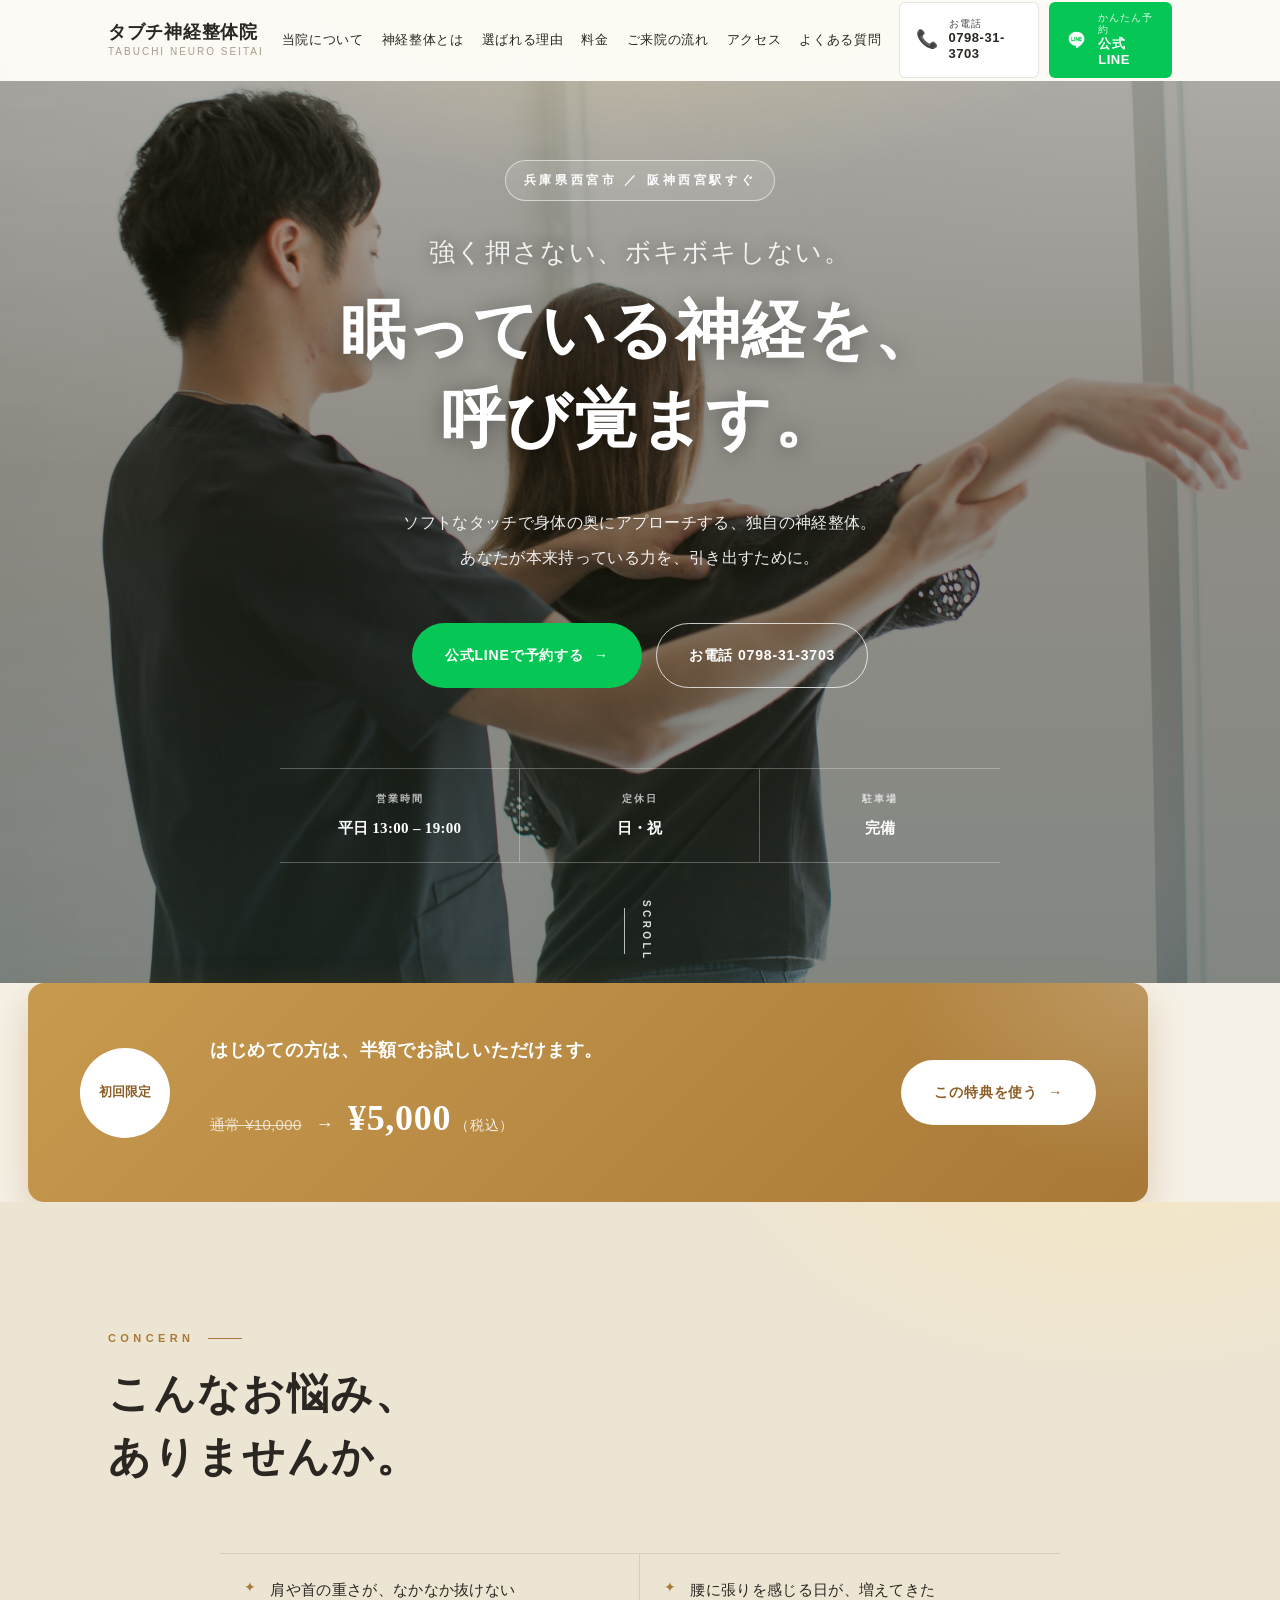
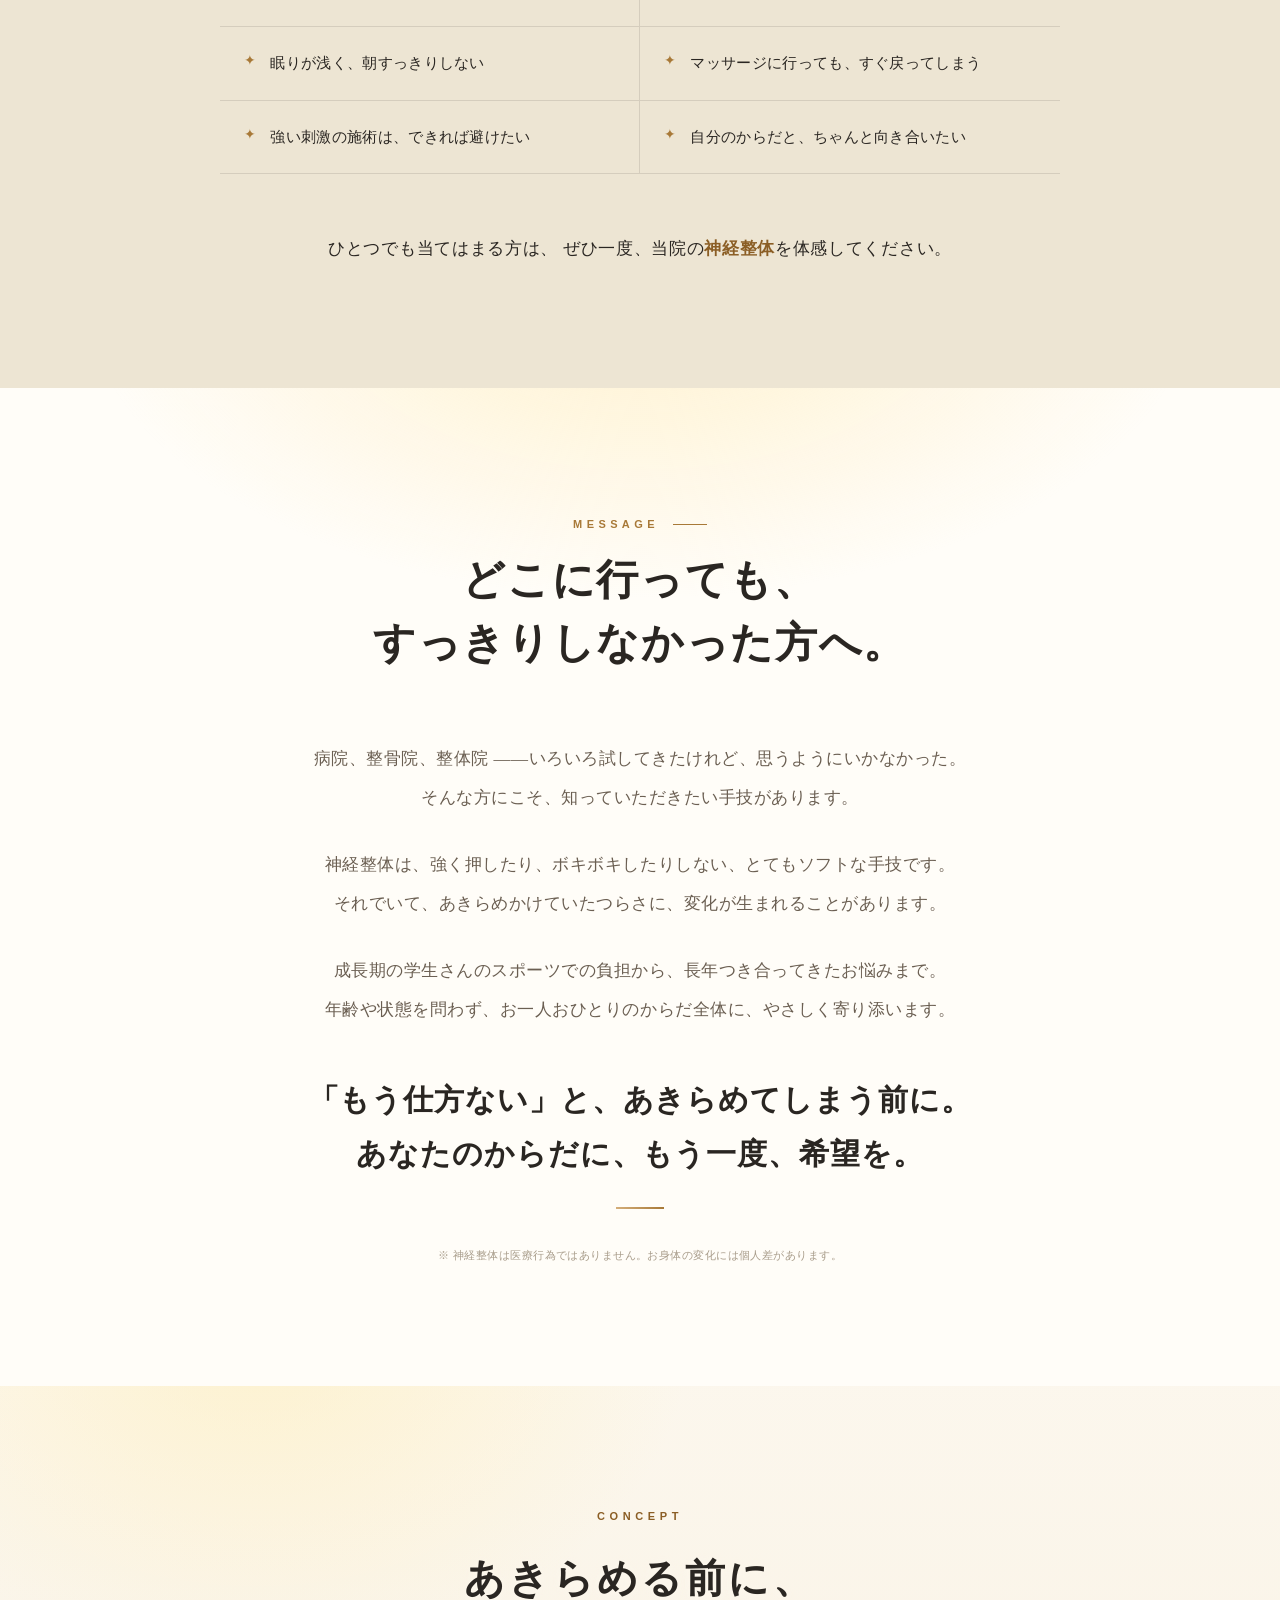
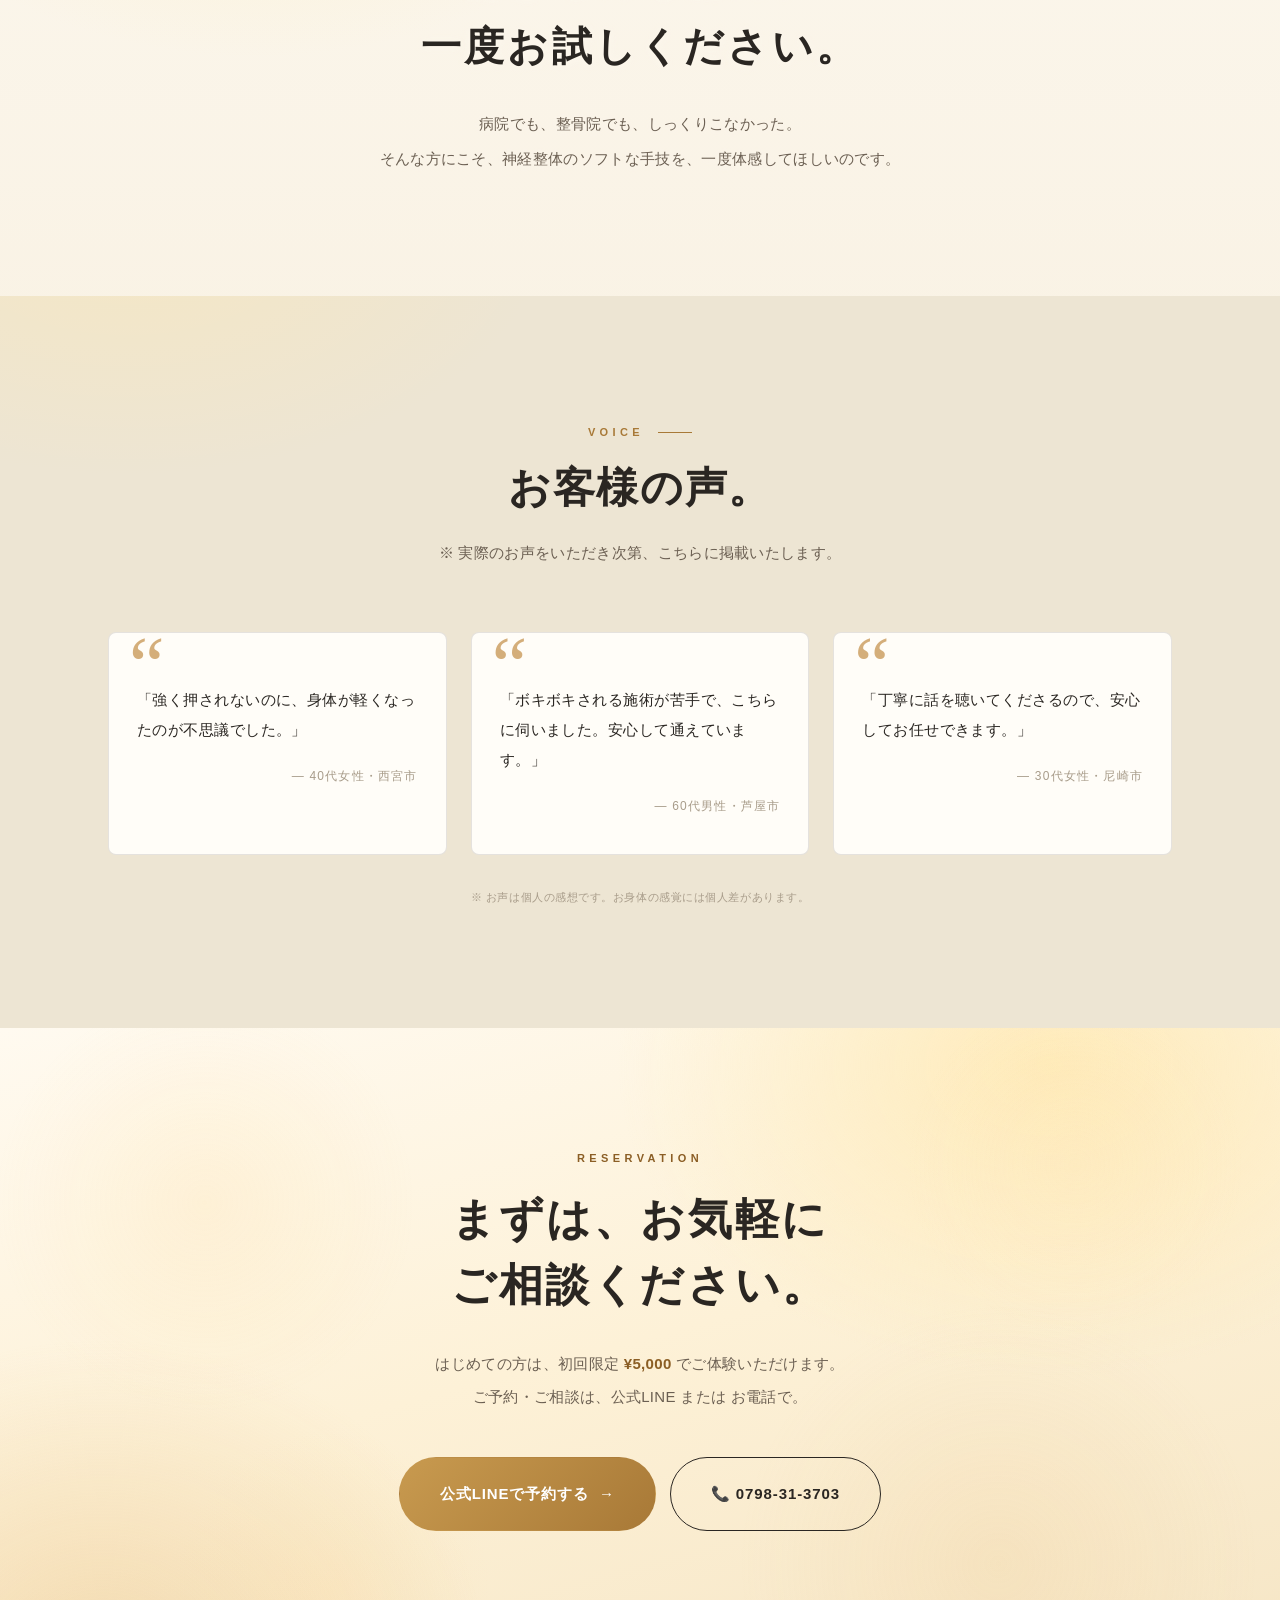
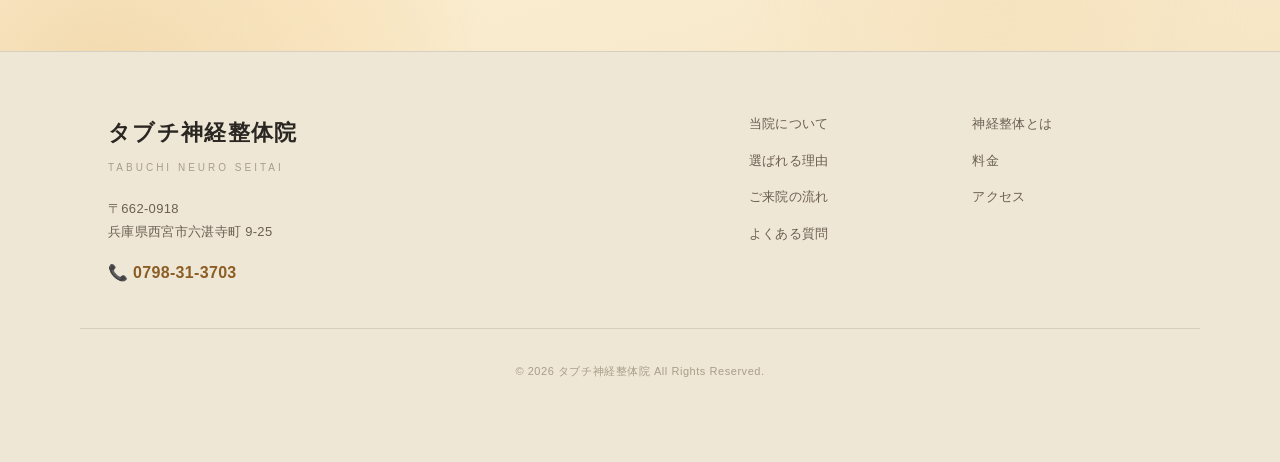
==== index.html @ ec89fa0a "Add files via upload" ====
<!DOCTYPE html>
<html lang="ja">
<head>
<meta charset="UTF-8">
<meta name="viewport" content="width=device-width, initial-scale=1.0">
<meta name="description" content="兵庫県西宮市の神経整体院。強く押さない、ボキボキしない。眠っている神経を呼び覚ます、ソフトタッチの神経整体。初回限定5,000円。阪神西宮駅すぐ・駐車場完備。">
<title>タブチ神経整体院｜西宮市・阪神西宮駅すぐ｜ソフトタッチの神経整体</title>
<link rel="stylesheet" href="style.css">
</head>
<body>
<!-- ========== HEADER ========== -->
<header class="site-header" id="siteHeader">
  <div class="container header-inner">
    <a href="index.html" class="logo">
      <span class="logo-text">
        <span class="logo-name">タブチ神経整体院</span>
        <span class="logo-sub">TABUCHI NEURO SEITAI</span>
      </span>
    </a>
    <nav class="nav" id="siteNav" aria-label="メインナビ">
      <a href="about.html">当院について</a>
      <a href="method.html">神経整体とは</a>
      <a href="reasons.html">選ばれる理由</a>
      <a href="price.html">料金</a>
      <a href="flow.html">ご来院の流れ</a>
      <a href="access.html">アクセス</a>
      <a href="faq.html">よくある質問</a>
    </nav>
    <button class="nav-toggle" id="navToggle" aria-label="メニューを開く" aria-expanded="false" aria-controls="siteNav">
      <span></span><span></span><span></span>
    </button>
    <div class="header-cta">
      <a href="tel:0798-31-3703" class="hcta hcta-tel" aria-label="電話する">
        <span class="hcta-icon">📞</span>
        <span class="hcta-text"><span class="hcta-label">お電話</span><span class="hcta-num">0798-31-3703</span></span>
      </a>
      <a href="https://lin.ee/Or1Urb0" class="hcta hcta-line" target="_blank" rel="noopener">
        <span class="hcta-icon"><img src="images/line-logo.png" alt="LINE" class="line-ico"></span>
        <span class="hcta-text"><span class="hcta-label">かんたん予約</span><span class="hcta-num">公式LINE</span></span>
      </a>
    </div>
  </div>
</header>

<main id="top">

  <!-- HERO -->
  <section class="hero">
    <div class="hero-media" aria-hidden="true"></div>
    <div class="hero-bg" aria-hidden="true"></div>
    <div class="container hero-inner">
      <p class="hero-tag reveal">兵庫県西宮市 ／ 阪神西宮駅すぐ</p>
      <h1 class="hero-title reveal">
        <span class="ja">強く押さない、ボキボキしない。</span>
        <span class="ja em">眠っている神経を、<br>呼び覚ます。</span>
      </h1>
      <p class="hero-lead reveal">
        ソフトなタッチで身体の奥にアプローチする、<br class="sp-only">独自の神経整体。<br>
        あなたが本来持っている力を、引き出すために。
      </p>
      <div class="hero-cta reveal">
        <a href="https://lin.ee/Or1Urb0" class="btn btn-line" target="_blank" rel="noopener">公式LINEで予約する <span class="arrow" aria-hidden="true">→</span></a>
        <a href="tel:0798-31-3703" class="btn btn-ghost">お電話 0798-31-3703</a>
      </div>
      <div class="hero-meta reveal">
        <div><dt>営業時間</dt><dd>平日 13:00 – 19:00</dd></div>
        <div><dt>定休日</dt><dd>日・祝</dd></div>
        <div><dt>駐車場</dt><dd>完備</dd></div>
      </div>
    </div>
    <a href="#troubles" class="hero-scroll" aria-label="下へスクロール">SCROLL</a>
  </section>

  <!-- OFFER -->
  <section class="offer">
    <div class="container offer-inner reveal">
      <div class="offer-badge">初回限定</div>
      <div class="offer-body">
        <p class="offer-lead">はじめての方は、半額でお試しいただけます。</p>
        <p class="offer-price">
          <span class="offer-was">通常 ¥10,000</span>
          <span class="offer-arrow">→</span>
          <span class="offer-now">¥5,000<span class="offer-now-tax">（税込）</span></span>
        </p>
      </div>
      <a href="https://lin.ee/Or1Urb0" class="btn btn-gold" target="_blank" rel="noopener">この特典を使う <span class="arrow" aria-hidden="true">→</span></a>
    </div>
  </section>

  <!-- TROUBLES -->
  <section class="troubles" id="troubles">
    <div class="container">
      <header class="section-head reveal">
        <p class="sec-en">CONCERN</p>
        <h2 class="sec-title">こんなお悩み、<br>ありませんか。</h2>
      </header>
      <ul class="trouble-list">
        <li class="reveal"><span class="t-mark">✦</span>肩や首の重さが、なかなか抜けない</li>
        <li class="reveal"><span class="t-mark">✦</span>腰に張りを感じる日が、増えてきた</li>
        <li class="reveal"><span class="t-mark">✦</span>眠りが浅く、朝すっきりしない</li>
        <li class="reveal"><span class="t-mark">✦</span>マッサージに行っても、すぐ戻ってしまう</li>
        <li class="reveal"><span class="t-mark">✦</span>強い刺激の施術は、できれば避けたい</li>
        <li class="reveal"><span class="t-mark">✦</span>自分のからだと、ちゃんと向き合いたい</li>
      </ul>
      <p class="trouble-bridge reveal">
        ひとつでも当てはまる方は、<br class="sp-only">
        ぜひ一度、当院の<strong>神経整体</strong>を体感してください。
      </p>
    </div>
  </section>

  <!-- MESSAGE / CONCEPT -->
  <section class="message" id="message">
    <div class="container message-inner">
      <header class="section-head center reveal">
        <p class="sec-en">MESSAGE</p>
        <h2 class="sec-title">どこに行っても、<br>すっきりしなかった方へ。</h2>
      </header>
      <div class="message-body">
        <p class="reveal">病院、整骨院、整体院 ——<br class="sp-only">いろいろ試してきたけれど、思うようにいかなかった。<br>そんな方にこそ、知っていただきたい手技があります。</p>
        <p class="reveal">神経整体は、強く押したり、ボキボキしたりしない、とてもソフトな手技です。<br>それでいて、あきらめかけていたつらさに、変化が生まれることがあります。</p>
        <p class="reveal">成長期の学生さんのスポーツでの負担から、長年つき合ってきたお悩みまで。<br>年齢や状態を問わず、お一人おひとりのからだ全体に、やさしく寄り添います。</p>
        <p class="message-hope reveal">「もう仕方ない」と、あきらめてしまう前に。<br>あなたのからだに、もう一度、希望を。</p>
      </div>
      <p class="message-note reveal">※ 神経整体は医療行為ではありません。お身体の変化には個人差があります。</p>
    </div>
  </section>

  <!-- CONCEPT BAND -->
  <section class="band" aria-label="コンセプト">
    <div class="band-media" aria-hidden="true"></div>
    <div class="band-inner reveal">
      <p class="band-en">CONCEPT</p>
      <h2 class="band-title">あきらめる前に、<br>一度お試しください。</h2>
      <p class="band-text">
        病院でも、整骨院でも、しっくりこなかった。<br>
        そんな方にこそ、神経整体のソフトな手技を、一度体感してほしいのです。
      </p>
    </div>
  </section>

  <!-- VOICE -->
  <section class="voice" id="voice">
    <div class="container">
      <header class="section-head center reveal">
        <p class="sec-en">VOICE</p>
        <h2 class="sec-title">お客様の声。</h2>
        <p class="sec-lead">※ 実際のお声をいただき次第、こちらに掲載いたします。</p>
      </header>
      <div class="voice-grid">
        <article class="voice-card reveal"><p class="v-quote">「強く押されないのに、身体が軽くなったのが不思議でした。」</p><p class="v-author">— 40代女性・西宮市</p></article>
        <article class="voice-card reveal"><p class="v-quote">「ボキボキされる施術が苦手で、こちらに伺いました。安心して通えています。」</p><p class="v-author">— 60代男性・芦屋市</p></article>
        <article class="voice-card reveal"><p class="v-quote">「丁寧に話を聴いてくださるので、安心してお任せできます。」</p><p class="v-author">— 30代女性・尼崎市</p></article>
      </div>
      <p class="voice-disclaimer reveal">※ お声は個人の感想です。お身体の感覚には個人差があります。</p>
    </div>
  </section>

  <!-- CTA -->
  <section class="cta" id="contact">
    <div class="cta-media" aria-hidden="true"></div>
    <div class="container cta-inner">
      <p class="cta-en reveal">RESERVATION</p>
      <h2 class="cta-title reveal">まずは、お気軽に<br>ご相談ください。</h2>
      <p class="cta-lead reveal">はじめての方は、初回限定 <strong>¥5,000</strong> でご体験いただけます。<br>ご予約・ご相談は、公式LINE または お電話で。</p>
      <div class="cta-btns reveal">
        <a href="https://lin.ee/Or1Urb0" class="btn btn-gold btn-lg" target="_blank" rel="noopener">公式LINEで予約する <span class="arrow" aria-hidden="true">→</span></a>
        <a href="tel:0798-31-3703" class="btn btn-ghost-light btn-lg">📞 0798-31-3703</a>
      </div>
    </div>
  </section>
</main>

<!-- ========== FOOTER ========== -->
<footer class="site-footer">
  <div class="container footer-inner">
    <div class="footer-brand">
      <p class="footer-name">タブチ神経整体院</p>
      <p class="footer-sub">TABUCHI NEURO SEITAI</p>
      <p class="footer-addr">〒662-0918<br>兵庫県西宮市六湛寺町 9-25</p>
      <p class="footer-tel"><a href="tel:0798-31-3703">📞 0798-31-3703</a></p>
    </div>
    <nav class="footer-nav" aria-label="フッターナビ">
      <a href="about.html">当院について</a>
      <a href="method.html">神経整体とは</a>
      <a href="reasons.html">選ばれる理由</a>
      <a href="price.html">料金</a>
      <a href="flow.html">ご来院の流れ</a>
      <a href="access.html">アクセス</a>
      <a href="faq.html">よくある質問</a>
    </nav>
  </div>
  <p class="footer-copy">© 2026 タブチ神経整体院 All Rights Reserved.</p>
</footer>

<!-- ========== FIXED MOBILE CTA BAR ========== -->
<div class="mobile-cta" aria-label="お問い合わせ">
  <a href="tel:0798-31-3703" class="mcta mcta-tel">
    <span class="mcta-icon">📞</span>
    <span>お電話</span>
  </a>
  <a href="https://lin.ee/Or1Urb0" class="mcta mcta-line" target="_blank" rel="noopener">
    <span class="mcta-icon"><img src="images/line-logo.png" alt="LINE" class="line-ico"></span>
    <span>LINE予約</span>
  </a>
</div>

<script src="script.js"></script>
</body>
</html>
---- style.css ----
/* ===========================================================
   タブチ神経整体院 公式サイト  Stylesheet
   - 和モダン × ナチュラル × 信頼感
   - Cream / 墨 / 金茶  パレット
   =========================================================== */

*,*::before,*::after{box-sizing:border-box;margin:0;padding:0}
html{scroll-behavior:smooth;scroll-padding-top:80px}

:root{
  --c-bg:#f6f1e7;          /* warm cream */
  --c-bg-soft:#ede5d3;     /* deeper cream */
  --c-bg-white:#fffdf8;    /* near white */
  --c-text:#2a2622;        /* sumi (ink) */
  --c-text-muted:#6b5f52;
  --c-text-soft:#a89c8a;
  --c-accent:#a87937;      /* kincha (gold-tea) */
  --c-accent-dark:#8b5e25;
  --c-accent-light:#d4ae7a;
  --c-deep:#3a4a3b;        /* deep matcha / sumi-iro */
  --c-line:rgba(42,38,34,.12);
  --c-line-strong:rgba(42,38,34,.6);
  --container:1120px;
  --font-jp:"Hiragino Kaku Gothic ProN","Yu Gothic UI","Meiryo",sans-serif;
  --font-mincho:"Hiragino Mincho ProN","Yu Mincho","Noto Serif JP",serif;
  --ease:cubic-bezier(.4,0,.2,1);
}

body{
  font-family:var(--font-jp);
  background:var(--c-bg);
  color:var(--c-text);
  line-height:1.9;
  letter-spacing:.02em;
  -webkit-font-smoothing:antialiased;
  text-rendering:optimizeLegibility;
}

a{color:inherit;text-decoration:none}
ul,ol{list-style:none}
img{max-width:100%;display:block}
button{font:inherit;cursor:pointer;border:none;background:none;color:inherit}
strong{font-weight:700;color:var(--c-accent-dark)}

.container{
  max-width:var(--container);
  margin:0 auto;padding:0 28px;position:relative;
}

.sp-only{display:none}
@media (max-width:720px){.sp-only{display:inline}}

/* ===========================================================
   HEADER
   =========================================================== */
.site-header{
  position:fixed;inset:0 0 auto 0;z-index:200;
  background:rgba(255,253,248,.96);
  backdrop-filter:saturate(180%) blur(10px);
  -webkit-backdrop-filter:saturate(180%) blur(10px);
  border-bottom:1px solid transparent;
  transition:.3s var(--ease);
}
.site-header.scrolled{
  border-bottom-color:var(--c-line);
  box-shadow:0 2px 12px rgba(42,38,34,.05);
}
.header-inner{
  display:flex;align-items:center;justify-content:space-between;
  height:80px;gap:24px;
}
.logo{display:flex;align-items:center;gap:12px}
.logo-mark{
  width:42px;height:42px;border-radius:50%;
  background:var(--c-deep);color:var(--c-bg);
  display:flex;align-items:center;justify-content:center;
  font-family:var(--font-mincho);font-size:20px;font-weight:600;
  letter-spacing:0;
}
.logo-text{display:flex;flex-direction:column;line-height:1.2}
.logo-name{
  font-family:var(--font-mincho);font-size:18px;font-weight:600;
  letter-spacing:.04em;color:var(--c-text);
}
.logo-sub{
  font-size:10px;letter-spacing:.2em;color:var(--c-text-soft);
  margin-top:3px;
}

.nav{display:flex;gap:24px}
.nav a{
  font-size:13px;font-weight:500;letter-spacing:.05em;
  color:var(--c-text);position:relative;padding:6px 0;
  transition:color .25s var(--ease);
}
.nav a::after{
  content:"";position:absolute;left:0;bottom:0;
  width:100%;height:1px;background:var(--c-accent);
  transform:scaleX(0);transform-origin:right;
  transition:transform .3s var(--ease);
}
.nav a:hover{color:var(--c-accent)}
.nav a:hover::after{transform:scaleX(1);transform-origin:left}

.header-cta{display:flex;gap:10px}
.hcta{
  display:inline-flex;align-items:center;gap:10px;
  padding:10px 16px;border-radius:6px;
  font-size:12px;line-height:1.2;
  transition:.25s var(--ease);
}
.hcta-icon{font-size:18px}
.hcta-text{display:flex;flex-direction:column;text-align:left}
.hcta-label{font-size:10px;letter-spacing:.1em;opacity:.85}
.hcta-num{font-weight:700;font-size:13px;letter-spacing:.04em}
.hcta-tel{background:#fff;color:var(--c-text);border:1px solid var(--c-line)}
.hcta-tel:hover{border-color:var(--c-accent);color:var(--c-accent)}
.hcta-line{background:#06c755;color:#fff}
.hcta-line:hover{background:#05a045}

/* ===========================================================
   SECTION COMMON
   =========================================================== */
section{padding:120px 0;position:relative}
.section-head{margin-bottom:64px}
.section-head.center{text-align:center}

.sec-en{
  font-size:11px;font-weight:700;letter-spacing:.4em;
  color:var(--c-accent);margin-bottom:14px;
}
.sec-title{
  font-family:var(--font-mincho);
  font-size:clamp(28px,3.6vw,42px);font-weight:600;
  line-height:1.5;letter-spacing:.04em;color:var(--c-text);
}
.sec-lead{
  margin-top:18px;font-size:15px;line-height:2;
  color:var(--c-text-muted);
}

/* ===========================================================
   BUTTONS
   =========================================================== */
.btn{
  position:relative;display:inline-flex;align-items:center;gap:10px;
  padding:18px 32px;font-weight:700;font-size:14px;
  letter-spacing:.06em;border-radius:999px;
  border:1px solid transparent;cursor:pointer;overflow:hidden;
  transition:transform .25s var(--ease),box-shadow .25s var(--ease),background-color .25s var(--ease),color .25s var(--ease),border-color .25s var(--ease);
}
.btn .arrow{display:inline-block;transition:transform .3s var(--ease)}
.btn:hover{transform:translateY(-2px);box-shadow:0 8px 20px rgba(42,38,34,.18)}
.btn:hover .arrow{transform:translateX(4px)}

.btn-primary{
  background:var(--c-deep);color:#fff;
}
.btn-primary:hover{background:#2c3a2d}
.btn-ghost{
  background:transparent;color:var(--c-text);border-color:var(--c-text);
}
.btn-ghost:hover{background:var(--c-text);color:var(--c-bg)}
.btn-ghost-light{
  background:transparent;color:#fff;border-color:#fff;
}
.btn-ghost-light:hover{background:#fff;color:var(--c-deep)}
.btn-gold{
  background:linear-gradient(135deg,#c89a4f 0%,#a87937 100%);
  color:#fff;
}
.btn-gold:hover{
  background:linear-gradient(135deg,#d4ae7a 0%,#b58643 100%);
}
/* LINEブランドカラー（ヘッダー「かんたん予約」と統一） */
.btn-line{background:#06c755;color:#fff}
.btn-line:hover{background:#05a045}
.btn-lg{padding:22px 40px;font-size:15px}

/* ===========================================================
   HERO
   =========================================================== */
.hero{
  padding:160px 0 120px;overflow:hidden;
  background:linear-gradient(180deg,#fffdf8 0%,#f6f1e7 100%);
}
.hero-bg{
  position:absolute;inset:0;pointer-events:none;
  background:
    radial-gradient(800px 500px at 85% 10%,rgba(168,121,55,.10),transparent 60%),
    radial-gradient(700px 500px at 0% 100%,rgba(58,74,59,.06),transparent 60%);
}
.hero-inner{position:relative;z-index:1;text-align:center}
.hero-tag{
  display:inline-block;font-size:12px;letter-spacing:.3em;
  color:var(--c-accent);font-weight:700;
  padding:8px 18px;border:1px solid var(--c-accent-light);
  border-radius:999px;margin-bottom:32px;background:rgba(255,253,248,.7);
}
.hero-title{
  font-family:var(--font-mincho);font-weight:500;
  line-height:1.5;letter-spacing:.06em;
}
.hero-title .ja{
  display:block;font-size:clamp(20px,2.4vw,26px);
  color:var(--c-text-muted);font-weight:400;
}
.hero-title .ja.em{
  margin-top:14px;font-size:clamp(34px,5.5vw,64px);
  color:var(--c-text);font-weight:600;line-height:1.4;
}
.hero-lead{
  margin-top:40px;font-size:16px;line-height:2.2;
  color:var(--c-text-muted);
}
.hero-cta{
  margin-top:48px;display:flex;gap:14px;justify-content:center;flex-wrap:wrap;
}
.hero-meta{
  margin-top:80px;display:grid;grid-template-columns:repeat(3,1fr);
  gap:0;border-top:1px solid var(--c-line);border-bottom:1px solid var(--c-line);
  max-width:720px;margin-left:auto;margin-right:auto;
}
.hero-meta > div{
  padding:20px 8px;text-align:center;
  border-right:1px solid var(--c-line);
}
.hero-meta > div:last-child{border-right:none}
.hero-meta dt{
  font-size:10px;letter-spacing:.2em;color:var(--c-text-soft);
  margin-bottom:6px;font-weight:600;
}
.hero-meta dd{
  font-family:var(--font-mincho);font-size:15px;font-weight:600;
  color:var(--c-text);
}

/* ===========================================================
   OFFER BANNER
   =========================================================== */
.offer{padding:0}
.offer-inner{
  background:linear-gradient(135deg,#3a4a3b 0%,#2a3a2c 100%);
  color:#fff;border-radius:16px;padding:36px 40px;
  margin:0 28px;display:flex;align-items:center;gap:32px;flex-wrap:wrap;
  position:relative;overflow:hidden;
  box-shadow:0 16px 40px rgba(58,74,59,.2);
}
.offer-inner::before{
  content:"";position:absolute;inset:0;
  background:radial-gradient(400px 300px at 100% 0%,rgba(168,121,55,.25),transparent 60%);
}
.offer-badge{
  position:relative;font-family:var(--font-mincho);
  background:var(--c-accent);color:#fff;
  padding:14px 22px;border-radius:50%;
  font-size:13px;font-weight:700;letter-spacing:.05em;
  flex-shrink:0;line-height:1.2;text-align:center;
  width:90px;height:90px;display:flex;align-items:center;justify-content:center;
}
.offer-body{position:relative;flex:1;min-width:220px}
.offer-lead{
  font-family:var(--font-mincho);font-size:18px;font-weight:600;
  margin-bottom:10px;letter-spacing:.04em;
}
.offer-price{display:flex;align-items:baseline;gap:14px;flex-wrap:wrap}
.offer-was{
  font-size:15px;color:rgba(255,255,255,.6);
  text-decoration:line-through;
}
.offer-arrow{color:var(--c-accent-light);font-size:18px}
.offer-now{
  font-family:var(--font-mincho);font-size:36px;font-weight:700;
  color:var(--c-accent-light);letter-spacing:.02em;
}
.offer-now-tax{font-size:14px;color:rgba(255,255,255,.7);margin-left:4px;font-weight:400}
.offer-inner .btn{position:relative;flex-shrink:0}

/* ---- OFFER 色変更＋一列化（2026-06-18）：深緑→金茶。badge｜本文｜価格｜ボタンを1行に ---- */
.offer-inner{
  flex-wrap:nowrap;gap:40px;padding:50px 52px;
  background:linear-gradient(135deg,#c89a4f 0%,#a87937 100%);
  box-shadow:0 16px 40px rgba(168,121,55,.30);
}
.offer-inner::before{
  background:radial-gradient(420px 320px at 100% 0%,rgba(255,255,255,.20),transparent 60%);
}
.offer-badge{background:#fff;color:var(--c-accent-dark);white-space:nowrap;font-size:12.5px;letter-spacing:.01em;padding:14px 8px}
.offer-body{
  display:flex;align-items:baseline;gap:16px 30px;flex-wrap:wrap;
}
.offer-lead{margin-bottom:0;white-space:nowrap}
.offer-price{flex-wrap:nowrap}
.offer-was{color:rgba(255,255,255,.72)}
.offer-arrow{color:#fff}
.offer-now{color:#fff}
.offer-now-tax{color:rgba(255,255,255,.85)}
/* バナー内ボタンは白地で金茶背景に映えさせる */
.offer .btn-gold{background:#fff;color:var(--c-accent-dark);white-space:nowrap}
.offer .btn-gold:hover{background:var(--c-deep);color:#fff}

@media (max-width:1100px){
  /* 横幅が足りなければ自然に折り返す（PC中間幅対策） */
  .offer-inner{flex-wrap:wrap;gap:28px}
  .offer-lead{white-space:normal}
}

/* ===========================================================
   TROUBLES
   =========================================================== */
.troubles{background:var(--c-bg-soft)}
.trouble-list{
  display:grid;grid-template-columns:repeat(2,1fr);gap:0;
  max-width:840px;margin:0 auto;
  border-top:1px solid var(--c-line);
}
.trouble-list li{
  padding:22px 24px;font-size:15px;
  border-bottom:1px solid var(--c-line);
  display:flex;align-items:flex-start;gap:14px;
  transition:background-color .25s var(--ease);
}
.trouble-list li:nth-child(odd){border-right:1px solid var(--c-line)}
.trouble-list li:hover{background:rgba(255,253,248,.6)}
.t-mark{
  color:var(--c-accent);font-size:14px;line-height:1.7;flex-shrink:0;
}
.trouble-bridge{
  margin-top:56px;text-align:center;font-size:17px;line-height:2.2;
  font-family:var(--font-mincho);color:var(--c-text);letter-spacing:.04em;
}
.trouble-bridge strong{color:var(--c-accent-dark);font-weight:700}

/* ===========================================================
   ABOUT
   =========================================================== */
.about-inner{
  display:grid;grid-template-columns:5fr 6fr;gap:64px;align-items:center;
}
.image-placeholder{
  width:100%;aspect-ratio:4/5;
  background:
    repeating-linear-gradient(45deg,rgba(42,38,34,.05) 0 12px,transparent 12px 24px),
    linear-gradient(135deg,var(--c-bg-soft),var(--c-bg));
  border:1px solid var(--c-line);
  display:flex;flex-direction:column;align-items:center;justify-content:center;
  color:var(--c-text-soft);letter-spacing:.1em;
  border-radius:4px;
}
.image-placeholder span{font-family:var(--font-mincho);font-size:18px}
.image-placeholder small{font-size:11px;margin-top:8px;opacity:.7}
.image-placeholder.portrait{aspect-ratio:3/4}
.about-body .sec-en,
.about-body .sec-title{text-align:left}
.about-lead{
  margin-top:24px;font-family:var(--font-mincho);font-size:18px;
  font-weight:600;line-height:1.9;color:var(--c-text);letter-spacing:.04em;
}
.about-text{
  margin-top:20px;font-size:14.5px;line-height:2.2;color:var(--c-text-muted);
}

/* ===========================================================
   METHOD
   =========================================================== */
.method{background:var(--c-bg-white)}
.method-grid{
  display:grid;grid-template-columns:repeat(4,1fr);gap:20px;
}
.method-card{
  background:var(--c-bg);padding:36px 24px;border-radius:8px;
  border:1px solid var(--c-line);text-align:center;
  transition:transform .35s var(--ease),box-shadow .35s var(--ease),border-color .35s var(--ease);
}
.method-card:hover{
  transform:translateY(-4px);
  box-shadow:0 16px 32px rgba(42,38,34,.08);
  border-color:var(--c-accent-light);
}
.m-num{
  display:inline-block;font-family:var(--font-mincho);
  font-size:13px;letter-spacing:.2em;color:var(--c-accent);
  border-bottom:1px solid var(--c-accent);
  padding-bottom:6px;margin-bottom:24px;font-weight:600;
}
.method-card h3{
  font-family:var(--font-mincho);font-size:20px;font-weight:600;
  line-height:1.5;margin-bottom:16px;letter-spacing:.04em;
}
.method-card p{font-size:13.5px;line-height:2;color:var(--c-text-muted)}

/* ===========================================================
   REASONS
   =========================================================== */
.reasons{background:var(--c-bg-soft)}
.reason-list{
  display:grid;grid-template-columns:repeat(2,1fr);gap:20px;
}
.reason-card{
  background:var(--c-bg-white);padding:40px 32px;border-radius:8px;
  border:1px solid var(--c-line);position:relative;
  transition:transform .35s var(--ease),box-shadow .35s var(--ease);
}
.reason-card:hover{
  transform:translateY(-4px);
  box-shadow:0 16px 32px rgba(42,38,34,.08);
}
.r-num{
  font-size:11px;font-weight:700;letter-spacing:.3em;
  color:var(--c-accent);margin-bottom:18px;
}
.reason-card h3{
  font-family:var(--font-mincho);font-size:22px;font-weight:600;
  line-height:1.5;margin-bottom:14px;letter-spacing:.03em;
}
.reason-card p{font-size:14px;line-height:2.1;color:var(--c-text-muted)}

/* ===========================================================
   PRICE
   =========================================================== */
.price-grid{
  display:grid;grid-template-columns:repeat(2,1fr);gap:24px;
  max-width:920px;margin:0 auto;
}
.price-card{
  background:var(--c-bg-white);padding:48px 36px;border-radius:8px;
  border:1px solid var(--c-line);position:relative;
  display:flex;flex-direction:column;
  transition:transform .35s var(--ease),box-shadow .35s var(--ease);
}
.price-card:hover{
  transform:translateY(-4px);
  box-shadow:0 16px 32px rgba(42,38,34,.08);
}
.price-card.highlight{
  border:2px solid var(--c-accent);
  background:linear-gradient(180deg,#fffdf8 0%,#fbf3e0 100%);
}
.p-badge{
  position:absolute;top:-14px;left:50%;transform:translateX(-50%);
  background:var(--c-accent);color:#fff;
  font-size:12px;font-weight:700;letter-spacing:.15em;
  padding:6px 18px;border-radius:999px;
  font-family:var(--font-jp);
}
.price-card h3{
  font-family:var(--font-mincho);font-size:24px;font-weight:600;
  margin-bottom:8px;letter-spacing:.04em;
}
.p-desc{
  font-size:13px;color:var(--c-text-muted);margin-bottom:24px;
}
.p-amount{
  display:flex;align-items:baseline;gap:14px;flex-wrap:wrap;
  padding-bottom:24px;margin-bottom:24px;
  border-bottom:1px solid var(--c-line);
}
.p-was{
  font-size:18px;color:var(--c-text-soft);
  text-decoration:line-through;
}
.p-now{
  font-family:var(--font-mincho);font-size:44px;font-weight:700;
  color:var(--c-accent-dark);letter-spacing:.02em;line-height:1;
}
.price-card ul{flex:1;margin-bottom:28px}
.price-card li{
  padding:10px 0;font-size:14px;
  border-bottom:1px dashed var(--c-line);
  position:relative;padding-left:22px;
}
.price-card li::before{
  content:"✓";position:absolute;left:0;top:10px;
  color:var(--c-accent);font-weight:700;
}
.price-note{
  margin-top:32px;text-align:center;font-size:14px;color:var(--c-text-muted);
}

/* ===========================================================
   FLOW
   =========================================================== */
.flow{background:var(--c-bg-white)}
.flow-list{
  display:grid;grid-template-columns:repeat(5,1fr);gap:0;
  position:relative;
}
.flow-list::before{
  content:"";position:absolute;
  top:32px;left:6%;right:6%;height:1px;
  background:var(--c-accent-light);
}
.flow-list li{
  position:relative;padding:0 16px;text-align:center;z-index:1;
}
.f-num{
  display:inline-flex;align-items:center;justify-content:center;
  width:64px;height:64px;border-radius:50%;
  background:var(--c-bg-white);border:2px solid var(--c-accent);
  color:var(--c-accent);font-family:var(--font-mincho);font-size:18px;
  font-weight:700;letter-spacing:0;margin-bottom:20px;
  transition:.3s var(--ease);
}
.flow-list li:hover .f-num{
  background:var(--c-accent);color:#fff;transform:scale(1.05);
}
.flow-list h3{
  font-family:var(--font-mincho);font-size:18px;font-weight:600;
  margin-bottom:10px;letter-spacing:.04em;
}
.flow-list p{font-size:13px;line-height:1.9;color:var(--c-text-muted)}

/* ===========================================================
   VOICE
   =========================================================== */
.voice{background:var(--c-bg-soft)}
.voice-grid{
  display:grid;grid-template-columns:repeat(3,1fr);gap:24px;
}
.voice-card{
  background:var(--c-bg-white);padding:36px 28px;border-radius:8px;
  border:1px solid var(--c-line);position:relative;
}
.voice-card::before{
  content:"\201C";position:absolute;top:-8px;left:20px;
  font-family:var(--font-mincho);font-size:80px;color:var(--c-accent-light);
  line-height:1;
}
.v-quote{
  position:relative;font-family:var(--font-mincho);
  font-size:15px;line-height:2;color:var(--c-text);letter-spacing:.03em;
  margin-top:16px;margin-bottom:20px;
}
.v-author{
  font-size:12px;letter-spacing:.1em;color:var(--c-text-soft);
  text-align:right;
}
.voice-disclaimer{
  margin-top:32px;text-align:center;font-size:11px;
  color:var(--c-text-soft);letter-spacing:.05em;
}

/* ===========================================================
   DIRECTOR
   =========================================================== */
.director-inner{
  display:grid;grid-template-columns:5fr 6fr;gap:64px;align-items:center;
}
.director-body .sec-en,
.director-body .sec-title{text-align:left}
.director-text{
  margin-top:24px;font-size:15px;line-height:2.2;color:var(--c-text-muted);
}
.director-sign{
  margin-top:32px;font-family:var(--font-mincho);
  font-size:18px;color:var(--c-text);font-weight:600;letter-spacing:.04em;
}
.director-sign span{font-size:13px;color:var(--c-text-soft);font-weight:400}

/* ===========================================================
   ACCESS
   =========================================================== */
.access{background:var(--c-bg-soft)}
.access-grid{
  display:grid;grid-template-columns:1fr 1fr;gap:40px;
}
.access-info dl{
  display:grid;grid-template-columns:auto 1fr;gap:16px 28px;
  border-top:1px solid var(--c-line);padding-top:24px;
}
.access-info dt{
  font-family:var(--font-mincho);font-size:13px;font-weight:600;
  color:var(--c-text);letter-spacing:.1em;padding-top:2px;
}
.access-info dd{
  font-size:14px;color:var(--c-text-muted);line-height:1.8;
  padding-bottom:16px;border-bottom:1px solid var(--c-line);
}
.access-info a{color:var(--c-accent-dark);transition:color .25s var(--ease)}
.access-info a:hover{color:var(--c-accent)}
.access-map{
  border-radius:8px;overflow:hidden;border:1px solid var(--c-line);
  box-shadow:0 8px 24px rgba(42,38,34,.08);
}

/* ===========================================================
   FAQ
   =========================================================== */
.faq-list{max-width:840px;margin:0 auto}
.faq-item{
  background:var(--c-bg-white);border:1px solid var(--c-line);
  border-radius:8px;margin-bottom:12px;overflow:hidden;
  transition:border-color .25s var(--ease);
}
.faq-item:hover{border-color:var(--c-accent-light)}
.faq-item summary{
  list-style:none;padding:22px 56px 22px 24px;
  font-family:var(--font-mincho);font-size:16px;font-weight:600;
  cursor:pointer;position:relative;letter-spacing:.04em;
}
.faq-item summary::-webkit-details-marker{display:none}
.faq-item summary::after{
  content:"＋";position:absolute;right:24px;top:50%;
  transform:translateY(-50%);font-size:20px;color:var(--c-accent);
  transition:transform .3s var(--ease);
}
.faq-item[open] summary::after{transform:translateY(-50%) rotate(45deg)}
.faq-item p{
  padding:0 24px 24px;font-size:14px;line-height:2;color:var(--c-text-muted);
}

/* ===========================================================
   CTA
   =========================================================== */
.cta{
  background:
    radial-gradient(800px 500px at 80% 20%,rgba(168,121,55,.25),transparent 60%),
    linear-gradient(135deg,#2c3a2d 0%,#3a4a3b 100%);
  color:#fff;text-align:center;padding:120px 0;
}
.cta-inner{position:relative;z-index:1}
.cta-en{
  font-size:11px;letter-spacing:.4em;color:var(--c-accent-light);
  font-weight:700;margin-bottom:18px;
}
.cta-title{
  font-family:var(--font-mincho);font-size:clamp(28px,4vw,44px);
  font-weight:600;line-height:1.5;letter-spacing:.06em;color:#fff;
}
.cta-lead{
  margin-top:28px;font-size:15px;line-height:2.2;
  color:rgba(255,255,255,.85);
}
.cta-lead strong{color:var(--c-accent-light);font-weight:700}
.cta-btns{
  margin-top:44px;display:flex;gap:14px;justify-content:center;flex-wrap:wrap;
}

/* ===========================================================
   FOOTER
   =========================================================== */
.site-footer{
  background:#1f1c19;color:rgba(255,255,255,.7);padding:60px 0 80px;
}
.footer-inner{
  display:grid;grid-template-columns:1.4fr 1fr;gap:48px;
  padding-bottom:40px;border-bottom:1px solid rgba(255,255,255,.1);
}
.footer-name{
  font-family:var(--font-mincho);font-size:22px;font-weight:600;
  color:#fff;letter-spacing:.06em;
}
.footer-sub{
  font-size:10px;letter-spacing:.3em;color:rgba(255,255,255,.5);
  margin-top:4px;margin-bottom:20px;
}
.footer-addr{font-size:13px;line-height:1.8;margin-bottom:14px}
.footer-tel a{
  font-size:16px;font-weight:700;color:#fff;
  transition:color .25s var(--ease);
}
.footer-tel a:hover{color:var(--c-accent-light)}
.footer-nav{
  display:grid;grid-template-columns:repeat(2,1fr);gap:12px 24px;
  align-content:start;
}
.footer-nav a{
  font-size:13px;color:rgba(255,255,255,.6);
  transition:color .25s var(--ease);
}
.footer-nav a:hover{color:#fff}
.footer-copy{
  margin-top:32px;text-align:center;font-size:11px;
  color:rgba(255,255,255,.4);letter-spacing:.05em;
}

/* ===========================================================
   MOBILE CTA BAR (固定下部・スマホのみ)
   =========================================================== */
.mobile-cta{
  display:none;position:fixed;bottom:0;left:0;right:0;z-index:150;
  background:#fff;border-top:1px solid var(--c-line);
  box-shadow:0 -4px 16px rgba(42,38,34,.1);
}
.mcta{
  flex:1;display:flex;flex-direction:column;align-items:center;justify-content:center;
  padding:12px 0;font-size:11px;font-weight:700;letter-spacing:.05em;
  gap:4px;
}
.mcta-icon{font-size:20px}
.mcta-tel{color:var(--c-text);border-right:1px solid var(--c-line)}
.mcta-line{background:#06c755;color:#fff}

/* ===========================================================
   MICRO INTERACTIONS — reveal on scroll
   =========================================================== */
.reveal{
  opacity:0;transform:translateY(16px);
  transition:opacity .8s var(--ease),transform .8s var(--ease);
}
.reveal.is-visible{opacity:1;transform:none}

.method-grid .method-card:nth-child(1).is-visible{transition-delay:0s}
.method-grid .method-card:nth-child(2).is-visible{transition-delay:.08s}
.method-grid .method-card:nth-child(3).is-visible{transition-delay:.16s}
.method-grid .method-card:nth-child(4).is-visible{transition-delay:.24s}

.reason-list .reason-card:nth-child(1).is-visible{transition-delay:0s}
.reason-list .reason-card:nth-child(2).is-visible{transition-delay:.08s}
.reason-list .reason-card:nth-child(3).is-visible{transition-delay:.16s}
.reason-list .reason-card:nth-child(4).is-visible{transition-delay:.24s}

.flow-list li:nth-child(1).is-visible{transition-delay:0s}
.flow-list li:nth-child(2).is-visible{transition-delay:.08s}
.flow-list li:nth-child(3).is-visible{transition-delay:.16s}
.flow-list li:nth-child(4).is-visible{transition-delay:.24s}
.flow-list li:nth-child(5).is-visible{transition-delay:.32s}

.voice-grid .voice-card:nth-child(1).is-visible{transition-delay:0s}
.voice-grid .voice-card:nth-child(2).is-visible{transition-delay:.08s}
.voice-grid .voice-card:nth-child(3).is-visible{transition-delay:.16s}

.trouble-list li.is-visible{transition-delay:0s}
.trouble-list li:nth-child(2).is-visible{transition-delay:.06s}
.trouble-list li:nth-child(3).is-visible{transition-delay:.12s}
.trouble-list li:nth-child(4).is-visible{transition-delay:.18s}
.trouble-list li:nth-child(5).is-visible{transition-delay:.24s}
.trouble-list li:nth-child(6).is-visible{transition-delay:.30s}

/* ===========================================================
   RESPONSIVE
   =========================================================== */
@media (max-width:1000px){
  .nav{display:none}
  .header-inner{height:64px;gap:12px}
  .logo-mark{width:36px;height:36px;font-size:17px}
  .logo-name{font-size:15px}
  .logo-sub{font-size:9px}
  .hcta{padding:8px 12px}
  .hcta-text{display:none}
  .hcta-icon{font-size:20px}
  .hcta-tel,.hcta-line{padding:10px 14px}
}
@media (max-width:720px){
  section{padding:80px 0}
  .container{padding:0 20px}
  .hero{padding:120px 0 64px}
  .hero-meta{grid-template-columns:repeat(2,1fr);margin-top:48px}
  .hero-meta > div{border-bottom:1px solid var(--c-line)}
  .hero-meta > div:nth-child(2){border-right:none}
  .hero-meta > div:nth-last-child(-n+2){border-bottom:none}
  .offer-inner{padding:28px 24px;flex-direction:column;text-align:center;margin:0 20px}
  .offer-body{text-align:center}
  .offer-price{justify-content:center}
  .trouble-list{grid-template-columns:1fr}
  .trouble-list li{border-right:none !important}
  .about-inner,
  .director-inner,
  .access-grid{grid-template-columns:1fr;gap:32px}
  .method-grid{grid-template-columns:repeat(2,1fr)}
  .reason-list{grid-template-columns:1fr}
  .price-grid{grid-template-columns:1fr}
  .flow-list{grid-template-columns:1fr;gap:32px}
  .flow-list::before{display:none}
  .voice-grid{grid-template-columns:1fr}
  .footer-inner{grid-template-columns:1fr;gap:32px}
  body{padding-bottom:64px}
  .mobile-cta{display:flex}
}

/* ===========================================================
   ACCESSIBILITY
   =========================================================== */
@media (prefers-reduced-motion:reduce){
  *,*::before,*::after{
    animation-duration:.01ms !important;
    transition-duration:.01ms !important;
  }
  .reveal{opacity:1;transform:none}
}

/* ===========================================================
   PHOTO ENHANCEMENTS — 2026-06 強化版（写真駆動 / oto-sendai inspired）
   画像が無い間も成立するよう、各スロットに上品なフォールバックを用意
   =========================================================== */

/* ---- HERO: 施術シーンの背景写真 ---- */
.hero{
  position:relative;display:flex;align-items:center;
  min-height:min(88vh,780px);
  padding:160px 0 120px;overflow:hidden;
  background:var(--c-deep); /* 画像が無い時のフォールバック地色 */
}
.hero-media{
  position:absolute;inset:0;z-index:0;
  background-color:#2a3a2c;
  background-image:url("images/concept-band.jpg");
  background-size:cover;background-position:center 38%;
}
/* 明るい施術写真の上でも白文字が読めるよう、暗幕を強め＋中央を少し濃く */
.hero-media::after{
  content:"";position:absolute;inset:0;
  background:linear-gradient(180deg,rgba(26,24,20,.66) 0%,rgba(26,24,20,.52) 45%,rgba(42,58,44,.70) 100%);
}
.hero .hero-bg{display:none}
.hero-inner{position:relative;z-index:2;width:100%}
.hero-tag{color:#fff;border-color:rgba(255,255,255,.55);background:rgba(255,255,255,.10)}
.hero-title .ja{color:rgba(255,255,255,.88)}
.hero-title .ja.em{color:#fff;text-shadow:0 2px 24px rgba(0,0,0,.25)}
.hero-lead{color:rgba(255,255,255,.92)}
.hero-meta{border-top-color:rgba(255,255,255,.28);border-bottom-color:rgba(255,255,255,.28)}
.hero-meta > div{border-right-color:rgba(255,255,255,.28)}
.hero-meta dt{color:rgba(255,255,255,.7)}
.hero-meta dd{color:#fff}
.hero .btn-ghost{color:#fff;border-color:rgba(255,255,255,.75)}
.hero .btn-ghost:hover{background:#fff;color:var(--c-deep)}

/* scroll cue */
.hero-scroll{
  position:absolute;left:50%;bottom:22px;transform:translateX(-50%);z-index:2;
  color:rgba(255,255,255,.85);font-size:10px;letter-spacing:.34em;font-weight:600;
  writing-mode:vertical-rl;display:flex;flex-direction:column;align-items:center;gap:12px;
}
.hero-scroll::after{
  content:"";width:1px;height:46px;background:rgba(255,255,255,.7);
  animation:scrollLine 2.2s var(--ease) infinite;
}
@keyframes scrollLine{
  0%{transform:scaleY(0);transform-origin:top}
  45%{transform:scaleY(1);transform-origin:top}
  55%{transform:scaleY(1);transform-origin:bottom}
  100%{transform:scaleY(0);transform-origin:bottom}
}

/* ---- 写真フィギュア（院内 / 院長）: <img>＋欠落時の上品プレースホルダ ---- */
.ph{
  position:relative;overflow:hidden;border-radius:6px;border:1px solid var(--c-line);
  background:
    repeating-linear-gradient(45deg,rgba(42,38,34,.05) 0 12px,transparent 12px 24px),
    linear-gradient(135deg,var(--c-bg-soft),var(--c-bg));
}
.ph img{width:100%;height:100%;object-fit:cover;display:block}
.ph-4x5{aspect-ratio:4/5}
.ph-3x4{aspect-ratio:3/4}
.ph.is-empty img{display:none}
.ph.is-empty::after{
  content:attr(data-label);position:absolute;inset:0;white-space:pre-line;
  display:flex;align-items:center;justify-content:center;text-align:center;
  color:var(--c-text-soft);font-family:var(--font-mincho);font-size:15px;
  letter-spacing:.1em;line-height:1.9;padding:20px;
}

/* ---- フルブレッド コンセプト帯 ---- */
.band{position:relative;padding:0}
.band-media{
  position:absolute;inset:0;z-index:0;
  background-color:#2a3a2c;
  background-image:url("images/cta-band.jpg");
  background-size:cover;background-position:center;background-attachment:fixed;
}
.band-media::after{content:"";position:absolute;inset:0;background:rgba(26,24,20,.58)}
.band-inner{
  position:relative;z-index:1;text-align:center;color:#fff;
  max-width:780px;margin:0 auto;padding:120px 28px;
}
.band-en{font-size:11px;letter-spacing:.42em;color:var(--c-accent-light);font-weight:700;margin-bottom:18px}
.band-title{
  font-family:var(--font-mincho);font-size:clamp(24px,3.4vw,40px);
  font-weight:600;line-height:1.7;letter-spacing:.08em;
}
.band-text{margin-top:26px;font-size:15px;line-height:2.3;color:rgba(255,255,255,.9)}

/* ---- CTA: 任意で写真を敷く（無ければ既存グラデのまま） ---- */
.cta{position:relative;overflow:hidden}
.cta-media{
  position:absolute;inset:0;z-index:0;
  background-image:url("images/hero.jpg");
  background-size:cover;background-position:center;
}
.cta-media::after{content:"";position:absolute;inset:0;background:rgba(31,40,33,.66)}
.cta-inner{position:relative;z-index:1}

/* ---- レスポンシブ微調整 ---- */
@media (max-width:720px){
  .hero{min-height:auto;padding:120px 0 72px}
  .hero-scroll{display:none}
  .band-media{background-attachment:scroll}
  .band-inner{padding:80px 22px}
}

/* ===========================================================
   MULTI-PAGE & HEADER FIX — 2026-06-07
   ・ナビ/ロゴ名の不自然な改行を防止（white-space:nowrap）
   ・田ロゴ削除に伴う余白調整
   ・モバイル用ハンバーガーメニュー
   ・下層ページ用の小ヒーロー（page-hero）
   =========================================================== */

/* ---- ヘッダー：改行防止＋詰めすぎ回避 ---- */
.header-inner{gap:18px}
.nav{gap:18px}
.nav a{white-space:nowrap}
.logo-name{white-space:nowrap}
.logo-sub{white-space:nowrap}
/* 現在ページをアクセント表示 */
.nav a[aria-current="page"]{color:var(--c-accent)}
.nav a[aria-current="page"]::after{transform:scaleX(1);transform-origin:left}

/* ---- ハンバーガーボタン（PCでは非表示） ---- */
.nav-toggle{
  display:none;flex-direction:column;justify-content:center;gap:5px;
  width:42px;height:42px;border:1px solid var(--c-line);border-radius:8px;
  background:#fff;flex-shrink:0;
}
.nav-toggle span{display:block;width:18px;height:1.5px;background:var(--c-text);margin:0 auto;transition:.3s var(--ease)}
.nav-toggle[aria-expanded="true"] span:nth-child(1){transform:translateY(6.5px) rotate(45deg)}
.nav-toggle[aria-expanded="true"] span:nth-child(2){opacity:0}
.nav-toggle[aria-expanded="true"] span:nth-child(3){transform:translateY(-6.5px) rotate(-45deg)}

/* ---- 下層ページの小ヒーロー ---- */
.page-hero{
  position:relative;overflow:hidden;text-align:center;color:#fff;
  background:var(--c-deep);padding:152px 0 60px;
}
.page-hero-media{
  position:absolute;inset:0;z-index:0;background-color:#2a3a2c;
  background-image:url("images/concept-band.jpg");
  background-size:cover;background-position:center;
}
.page-hero-media::after{content:"";position:absolute;inset:0;background:rgba(26,24,20,.6)}
.page-hero .container{position:relative;z-index:1}
.page-hero .ph-en{font-size:11px;letter-spacing:.42em;color:var(--c-accent-light);font-weight:700;margin-bottom:14px}
.page-hero h1{font-family:var(--font-mincho);font-size:clamp(26px,3.4vw,40px);font-weight:600;letter-spacing:.06em;line-height:1.5}
.page-hero .ph-lead{margin-top:16px;font-size:14px;color:rgba(255,255,255,.85);line-height:2}

/* ---- モバイル：ナビをハンバーガー開閉に ---- */
@media (max-width:1000px){
  .nav-toggle{display:flex}
  .nav{
    position:fixed;left:0;right:0;top:64px;display:flex;flex-direction:column;gap:0;
    background:rgba(255,253,248,.98);
    backdrop-filter:saturate(180%) blur(10px);-webkit-backdrop-filter:saturate(180%) blur(10px);
    border-bottom:1px solid var(--c-line);box-shadow:0 12px 28px rgba(42,38,34,.10);
    padding:6px 0;
    transform:translateY(-12px);opacity:0;pointer-events:none;
    transition:opacity .25s var(--ease),transform .25s var(--ease);
  }
  .nav.open{opacity:1;transform:none;pointer-events:auto}
  .nav a{padding:15px 28px;font-size:15px;border-bottom:1px solid var(--c-line)}
  .nav a:last-child{border-bottom:none}
  .nav a::after{display:none}
  .page-hero{padding:120px 0 52px}
}

.director-photo img{object-position:center 22%}
.about-photo img{object-position:center}
.cta-media{background-position:center 32%}

/* ===========================================================
   MOTION POLISH — 2026-06-18（デザイン×動きの磨き込み）
   ・スクロール進捗バー / ヘッダー自動開閉
   ・背景写真のスローズーム（Ken Burns）
   ・ヒーロー文字の段階表示
   ・ボタンの光沢スイープ / カードのアクセントライン
   ・見出しの罫線ドロー / FAQ開閉アニメ など
   いずれも prefers-reduced-motion で自動オフ
   =========================================================== */

/* ---- スクロール進捗バー（JSが #scrollProgress を生成） ---- */
.scroll-progress{
  position:fixed;top:0;left:0;right:0;height:3px;z-index:300;
  transform:scaleX(0);transform-origin:left;
  background:linear-gradient(90deg,var(--c-accent-light),var(--c-accent) 55%,var(--c-accent-dark));
  will-change:transform;pointer-events:none;
}

/* ---- ヘッダー：下スクロールで隠す / 上スクロールで出す ---- */
.site-header{transition:transform .4s var(--ease),background-color .3s var(--ease),border-color .3s var(--ease),box-shadow .3s var(--ease)}
.site-header.header-hidden{transform:translateY(-100%)}

/* ---- 背景写真のスローズーム（常に scale>=1 で隙間なし） ---- */
@media (prefers-reduced-motion:no-preference){
  .hero-media{animation:kenburns 22s var(--ease) infinite alternate}
  .page-hero-media{animation:kenburns 26s var(--ease) infinite alternate}
  .cta-media{animation:kenburns 28s var(--ease) infinite alternate}
}
@keyframes kenburns{from{transform:scale(1)}to{transform:scale(1.12)}}

/* ---- ヒーロー文字の段階表示（上から順に立ち上がる） ---- */
.hero .hero-tag.reveal{transition-delay:.05s}
.hero .hero-title.reveal{transition-delay:.18s}
.hero .hero-lead.reveal{transition-delay:.34s}
.hero .hero-cta.reveal{transition-delay:.50s}
.hero .hero-meta.reveal{transition-delay:.66s}
.page-hero .ph-en.reveal{transition-delay:.05s}
.page-hero h1.reveal{transition-delay:.18s}
.page-hero .ph-lead.reveal{transition-delay:.34s}

/* ---- ボタン：ホバーで光沢が走る ---- */
.btn::after{
  content:"";position:absolute;top:0;left:-130%;width:55%;height:100%;
  background:linear-gradient(115deg,transparent,rgba(255,255,255,.28),transparent);
  transform:skewX(-18deg);transition:left .65s var(--ease);
  pointer-events:none;z-index:0;
}
.btn:hover::after{left:150%}
.btn > *{position:relative;z-index:1}

/* ---- 見出し：英字ラベルから罫線がスッと伸びる ---- */
.section-head .sec-en{display:inline-flex;align-items:center;gap:14px}
.section-head.center .sec-en{justify-content:center}
.section-head .sec-en::after{
  content:"";display:inline-block;width:0;height:1px;background:var(--c-accent);
  transition:width .9s var(--ease) .25s;
}
.section-head.is-visible .sec-en::after{width:34px}

/* ---- カード：ホバーで上端のアクセントラインが伸びる ---- */
.method-card,.reason-card{position:relative;overflow:hidden}
.method-card::after,.reason-card::after{
  content:"";position:absolute;top:0;left:0;right:0;height:3px;
  background:linear-gradient(90deg,var(--c-accent-light),var(--c-accent));
  transform:scaleX(0);transform-origin:left;
  transition:transform .45s var(--ease);
}
.method-card:hover::after,.reason-card:hover::after{transform:scaleX(1)}

/* ---- 料金カード：おすすめだけ静かに脈打つ縁取り ---- */
@media (prefers-reduced-motion:no-preference){
  .price-card.highlight{animation:glowBorder 3.6s ease-in-out infinite}
}
@keyframes glowBorder{
  0%,100%{box-shadow:0 0 0 0 rgba(168,121,55,0)}
  50%{box-shadow:0 0 0 5px rgba(168,121,55,.10)}
}

/* ---- お悩みリストの ✦ がふわっと ---- */
@media (prefers-reduced-motion:no-preference){
  .trouble-list li:hover .t-mark{animation:twinkle .9s var(--ease)}
}
@keyframes twinkle{0%{transform:scale(1) rotate(0)}50%{transform:scale(1.35) rotate(18deg)}100%{transform:scale(1) rotate(0)}}

/* ---- FAQ：開いたとき本文がふわっと降りる ---- */
.faq-item[open] p{animation:faqIn .38s var(--ease)}
@keyframes faqIn{from{opacity:0;transform:translateY(-8px)}to{opacity:1;transform:none}}

/* ---- 初回特典バッジ：ゆっくり浮遊 ---- */
@media (prefers-reduced-motion:no-preference){
  .offer-badge{animation:float 3.6s ease-in-out infinite}
}
@keyframes float{0%,100%{transform:translateY(0)}50%{transform:translateY(-6px)}}

/* ---- モバイル下部 LINE ボタン：定期的に光が走り視線を誘導 ---- */
@media (prefers-reduced-motion:no-preference){
  .mcta-line{position:relative;overflow:hidden}
  .mcta-line::after{
    content:"";position:absolute;inset:0;pointer-events:none;
    background:linear-gradient(115deg,transparent 30%,rgba(255,255,255,.35),transparent 70%);
    transform:translateX(-100%);animation:ctaSweep 4.5s var(--ease) infinite;
  }
  .mcta-line > *{position:relative;z-index:1}
}
@keyframes ctaSweep{0%{transform:translateX(-100%)}35%,100%{transform:translateX(100%)}}

/* ---- 写真フィギュアは現れる時にわずかにズームイン ---- */
.ph.reveal{transition:opacity .9s var(--ease),transform .9s var(--ease)}
.ph.reveal img{transition:transform 1.1s var(--ease)}
.ph.reveal:not(.is-visible) img{transform:scale(1.06)}
.ph.reveal.is-visible img{transform:scale(1)}

/* ---- reduced-motion：進捗バー/自動開閉も無効化 ---- */
@media (prefers-reduced-motion:reduce){
  .scroll-progress{display:none}
  .site-header.header-hidden{transform:none}
  .btn::after{display:none}
}

/* ---- hero-meta：3項目（開業削除）レイアウト最適化 ---- */
@media (max-width:720px){
  .hero-meta{grid-template-columns:repeat(3,1fr)}
  .hero-meta > div{border-bottom:none;border-right:1px solid rgba(255,255,255,.28);padding:16px 4px}
  .hero-meta > div:last-child{border-right:none}
  .hero-meta dt{font-size:9px;letter-spacing:.12em}
  .hero-meta dd{font-size:12.5px;line-height:1.5}
}

/* ===========================================================
   CTA 背景を「写真」→「言葉に合ったデザイン背景」へ（2026-06-18）
   ・穏やかに寄り添う＝静かな波紋（同心円のさざ波）を極薄で
   ・和モダンの深緑グラデ＋金茶の柔らかな光
   ・写真不使用・全ページ共通・すべてCSS
   =========================================================== */
.cta{
  background:
    radial-gradient(900px 620px at 50% 14%, rgba(168,121,55,.30), transparent 62%),
    radial-gradient(640px 520px at 8% 104%, rgba(168,121,55,.12), transparent 60%),
    linear-gradient(160deg,#35453b 0%,#2a3a2d 55%,#212d25 100%);
}
/* 写真レイヤーを波紋パターンに作り替え */
.cta-media{
  background-image:none;
  background-color:transparent;
  background:
    repeating-radial-gradient(circle at 50% 6%,
      transparent 0 57px,
      rgba(212,174,122,.085) 57px 58px),
    repeating-radial-gradient(circle at 50% 6%,
      transparent 0 28px,
      rgba(255,255,255,.018) 28px 29px);
  -webkit-mask-image:radial-gradient(120% 96% at 50% 8%, #000 38%, transparent 78%);
          mask-image:radial-gradient(120% 96% at 50% 8%, #000 38%, transparent 78%);
  opacity:.9;
}
/* 写真用の暗幕は不要なので除去 */
.cta-media::after{content:none;display:none;background:none}
/* 写真前提のスローズームは波紋には不要なので停止 */
.cta-media{animation:none}
/* モバイル：CTAリード文が右端で切れないよう確実に折り返す */
@media (max-width:720px){
  .cta-lead{font-size:13.5px;line-height:2;white-space:normal;overflow-wrap:anywhere}
}

/* ===========================================================
   BRIGHT THEME — 2026-06-18（太陽光・希望の明るいトーンへ）
   ・暗幕を弱め、温かい陽光のグロー（朝日）を加える
   ・白文字は text-shadow で可読性を担保
   ・CTA は明るいクリーム×金＋光のレイ／フッターは明るいクリームへ
   =========================================================== */

/* ---- HERO：上から陽光が差すグロー＋文字部は読める濃度を確保 ---- */
.hero-media::after{
  background:
    radial-gradient(960px 520px at 50% -10%, rgba(255,228,158,.42), transparent 56%),
    linear-gradient(180deg, rgba(30,24,12,.34) 0%, rgba(34,28,15,.50) 48%, rgba(40,48,40,.58) 100%);
}
.hero-title .ja{text-shadow:0 1px 16px rgba(0,0,0,.45)}
.hero-title .ja.em{text-shadow:0 2px 22px rgba(0,0,0,.42)}
.hero-lead{text-shadow:0 1px 14px rgba(0,0,0,.42)}

/* ---- 下層ページの小ヒーロー ---- */
.page-hero-media::after{
  background:
    radial-gradient(820px 440px at 50% -12%, rgba(255,228,158,.40), transparent 58%),
    linear-gradient(180deg, rgba(30,24,14,.40) 0%, rgba(36,30,16,.52) 100%);
}
.page-hero h1,.page-hero .ph-lead{text-shadow:0 1px 14px rgba(0,0,0,.42)}

/* ---- CONCEPT 帯：明るいクリームの陽光ウォッシュ＋濃色文字（写真は柔らかく透ける） ---- */
.band-media::after{
  background:
    radial-gradient(720px 520px at 20% -8%, rgba(255,238,184,.55), transparent 60%),
    linear-gradient(180deg, rgba(255,250,240,.64) 0%, rgba(252,244,228,.56) 100%);
}
.band-inner{color:var(--c-text)}
.band-en{color:var(--c-accent-dark)}
.band-title{color:var(--c-text);text-shadow:0 1px 10px rgba(255,250,240,.75)}
.band-text{color:var(--c-text-muted);text-shadow:0 1px 8px rgba(255,250,240,.8)}

/* ---- CTA：明るい陽だまり（クリーム×金）＋希望の光のレイ ---- */
.cta{
  background:
    radial-gradient(720px 520px at 82% 6%, rgba(255,231,170,.70), transparent 60%),
    radial-gradient(640px 540px at 8% 102%, rgba(233,193,130,.42), transparent 60%),
    linear-gradient(165deg,#fffaf0 0%,#fdf1d7 50%,#f6e6c6 100%);
}
/* 写真レイヤーを「やわらかな陽だまり（ぼかし光）」に作り替え（放射ラインは廃止） */
.cta-media{
  background:
    radial-gradient(300px 300px at 16% 28%, rgba(255,214,140,.16), transparent 70%),
    radial-gradient(240px 240px at 84% 22%, rgba(255,224,170,.14), transparent 70%),
    radial-gradient(360px 360px at 78% 86%, rgba(233,193,130,.18), transparent 72%),
    radial-gradient(220px 220px at 26% 90%, rgba(255,214,140,.12), transparent 72%);
  -webkit-mask-image:none;mask-image:none;
  opacity:1;animation:none;
}
.cta-media::after{content:none;display:none}
.cta-en{color:var(--c-accent-dark)}
.cta-title{color:var(--c-text);text-shadow:none}
.cta-lead{color:var(--c-text-muted)}
.cta-lead strong{color:var(--c-accent-dark)}
/* 明るい背景に合わせ、白縁ボタンを濃色ボタンへ */
.cta .btn-ghost-light{color:var(--c-text);border-color:var(--c-text)}
.cta .btn-ghost-light:hover{background:var(--c-text);color:#fff}

/* ---- FOOTER：黒 → 明るいクリームへ ---- */
.site-footer{background:#efe7d6;color:var(--c-text-muted);border-top:1px solid var(--c-line)}
.footer-inner{border-bottom-color:var(--c-line)}
.footer-name{color:var(--c-text)}
.footer-sub{color:var(--c-text-soft)}
.footer-addr{color:var(--c-text-muted)}
.footer-tel a{color:var(--c-accent-dark)}
.footer-tel a:hover{color:var(--c-accent)}
.footer-nav a{color:var(--c-text-muted)}
.footer-nav a:hover{color:var(--c-accent-dark)}
.footer-copy{color:var(--c-text-soft)}

/* ---- セクションにほのかな陽だまりを足して全体を明るく ---- */
.troubles{background:
  radial-gradient(700px 420px at 88% -10%, rgba(255,233,178,.5), transparent 60%),
  var(--c-bg-soft);}
.voice{background:
  radial-gradient(700px 420px at 10% -10%, rgba(255,233,178,.45), transparent 60%),
  var(--c-bg-soft);}
.reasons{background:
  radial-gradient(700px 420px at 90% -10%, rgba(255,233,178,.45), transparent 60%),
  var(--c-bg-soft);}

/* ===========================================================
   MESSAGE セクション（コンセプト：最後の希望／幅広く対応）
   =========================================================== */
.message{background:
  radial-gradient(900px 500px at 50% -10%, rgba(255,233,178,.6), transparent 62%),
  var(--c-bg-white);}
.message-inner{max-width:840px;margin:0 auto;text-align:center}
.message-body{margin-top:8px}
.message-body p{
  font-family:var(--font-mincho);
  font-size:clamp(15px,1.7vw,17px);line-height:2.3;
  color:var(--c-text-muted);letter-spacing:.03em;margin-top:28px;
}
.message-body p:first-child{margin-top:0}
.message-hope{
  margin-top:44px !important;
  font-size:clamp(20px,2.8vw,30px) !important;
  line-height:1.8 !important;color:var(--c-text) !important;
  font-weight:600;letter-spacing:.05em;
}
.message-hope::after{
  content:"";display:block;width:48px;height:2px;margin:26px auto 0;
  background:linear-gradient(90deg,var(--c-accent-light),var(--c-accent));
}
.message-note{
  margin-top:36px;text-align:center;font-size:11px;
  color:var(--c-text-soft);letter-spacing:.04em;
}
/* モバイル：PC用の改行を解除して自然に折り返す（右端の切れ防止） */
@media (max-width:720px){
  /* スマホでは横幅を視覚的に確実に収める（実機 360–430px に最適） */
  .message-inner{max-width:min(88vw,380px);padding:0}
  .message-body p{overflow-wrap:anywhere;word-break:normal;font-size:14px;line-height:2.1;letter-spacing:.01em}
  .message-body p:not(.message-hope) br{display:none}
  /* 希望の一文は「に。」が孤立せず2行に収まるサイズへ */
  .message-hope{font-size:15px !important;line-height:1.95 !important;letter-spacing:.01em !important}
  /* CONCEPT 帯もスマホで自然に折り返す */
  .band-inner{max-width:min(86vw,380px)}
  .band-text br{display:none}
  .band-text{font-size:14px;overflow-wrap:anywhere}
}

/* ===========================================================
   LINEロゴ（💬絵文字→公式ロゴ画像に差し替え）
   ボタン地色(#06c755)とロゴ地色が一致するので白い吹き出しが映える
   =========================================================== */
.hcta-icon img.line-ico{width:26px;height:26px;display:block}
.mcta-icon img.line-ico{width:28px;height:28px;display:block}
@media (max-width:1000px){
  .hcta-icon img.line-ico{width:24px;height:24px}
}
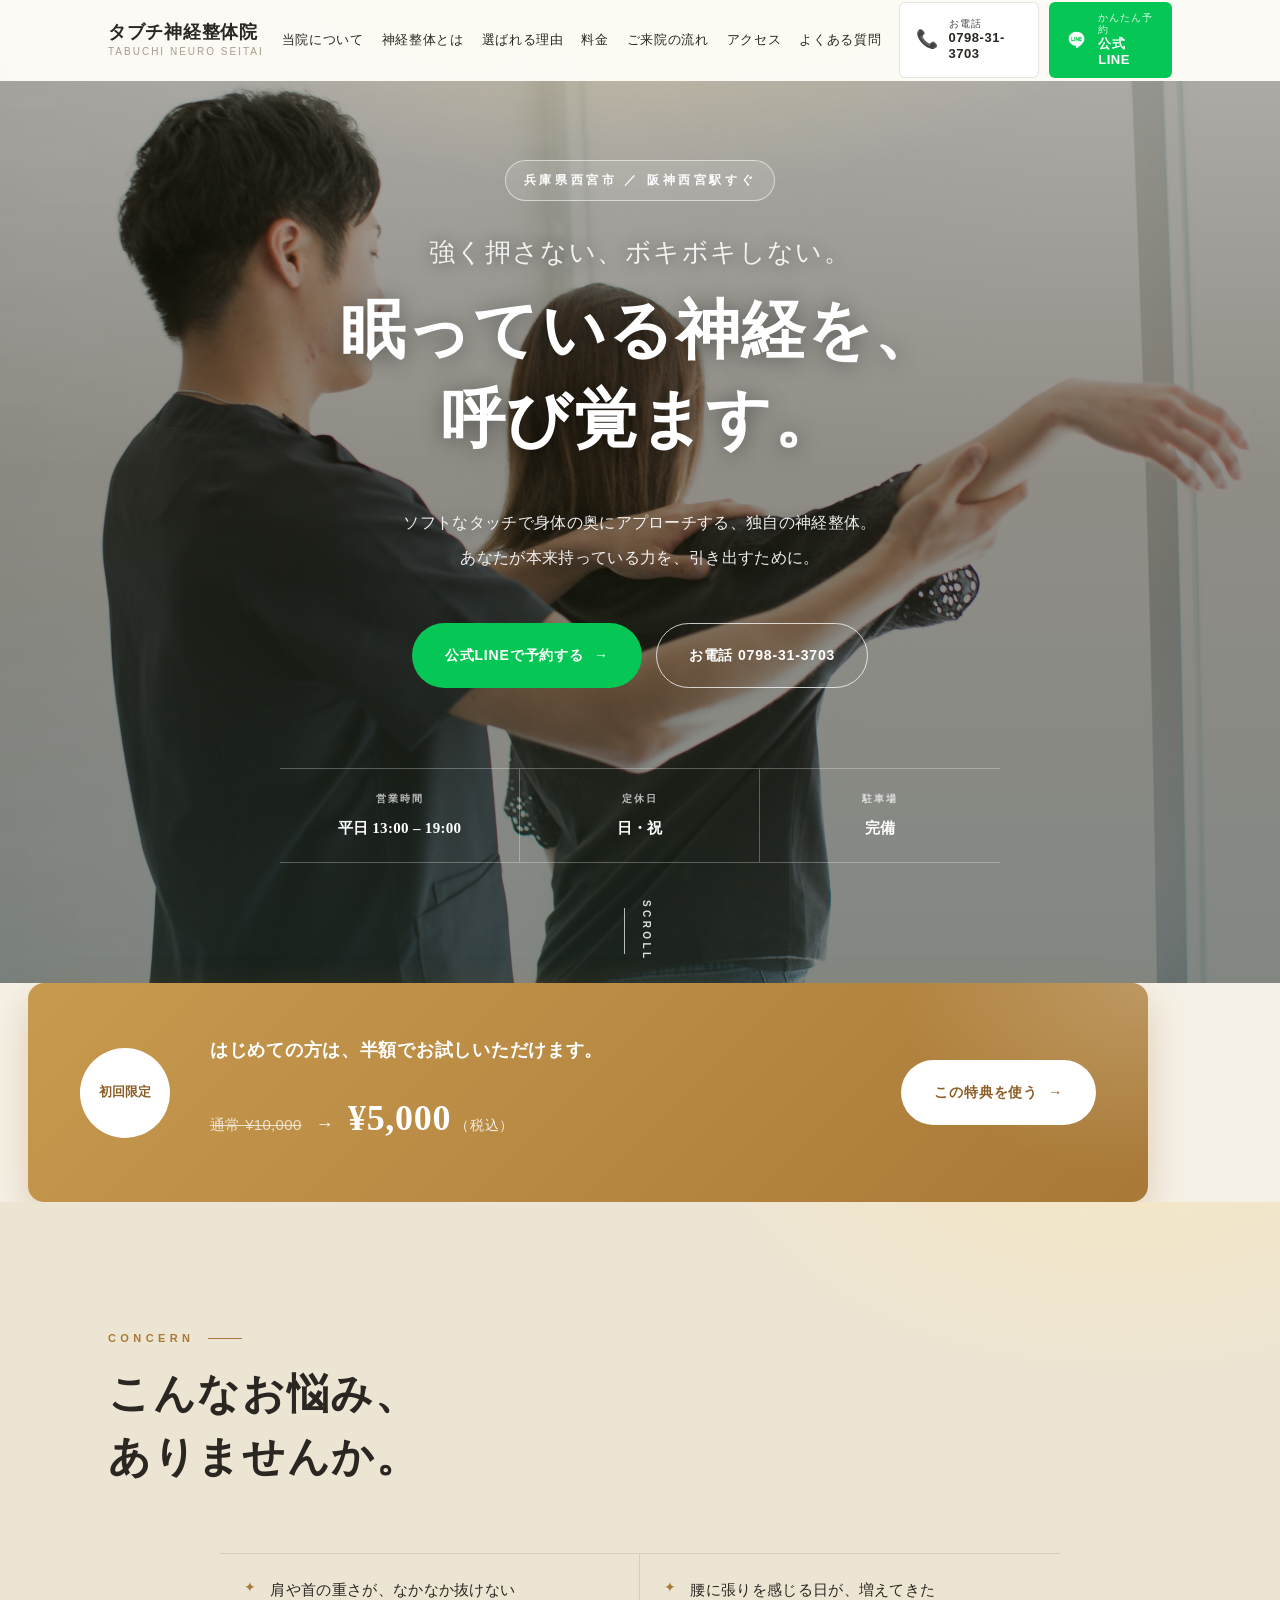
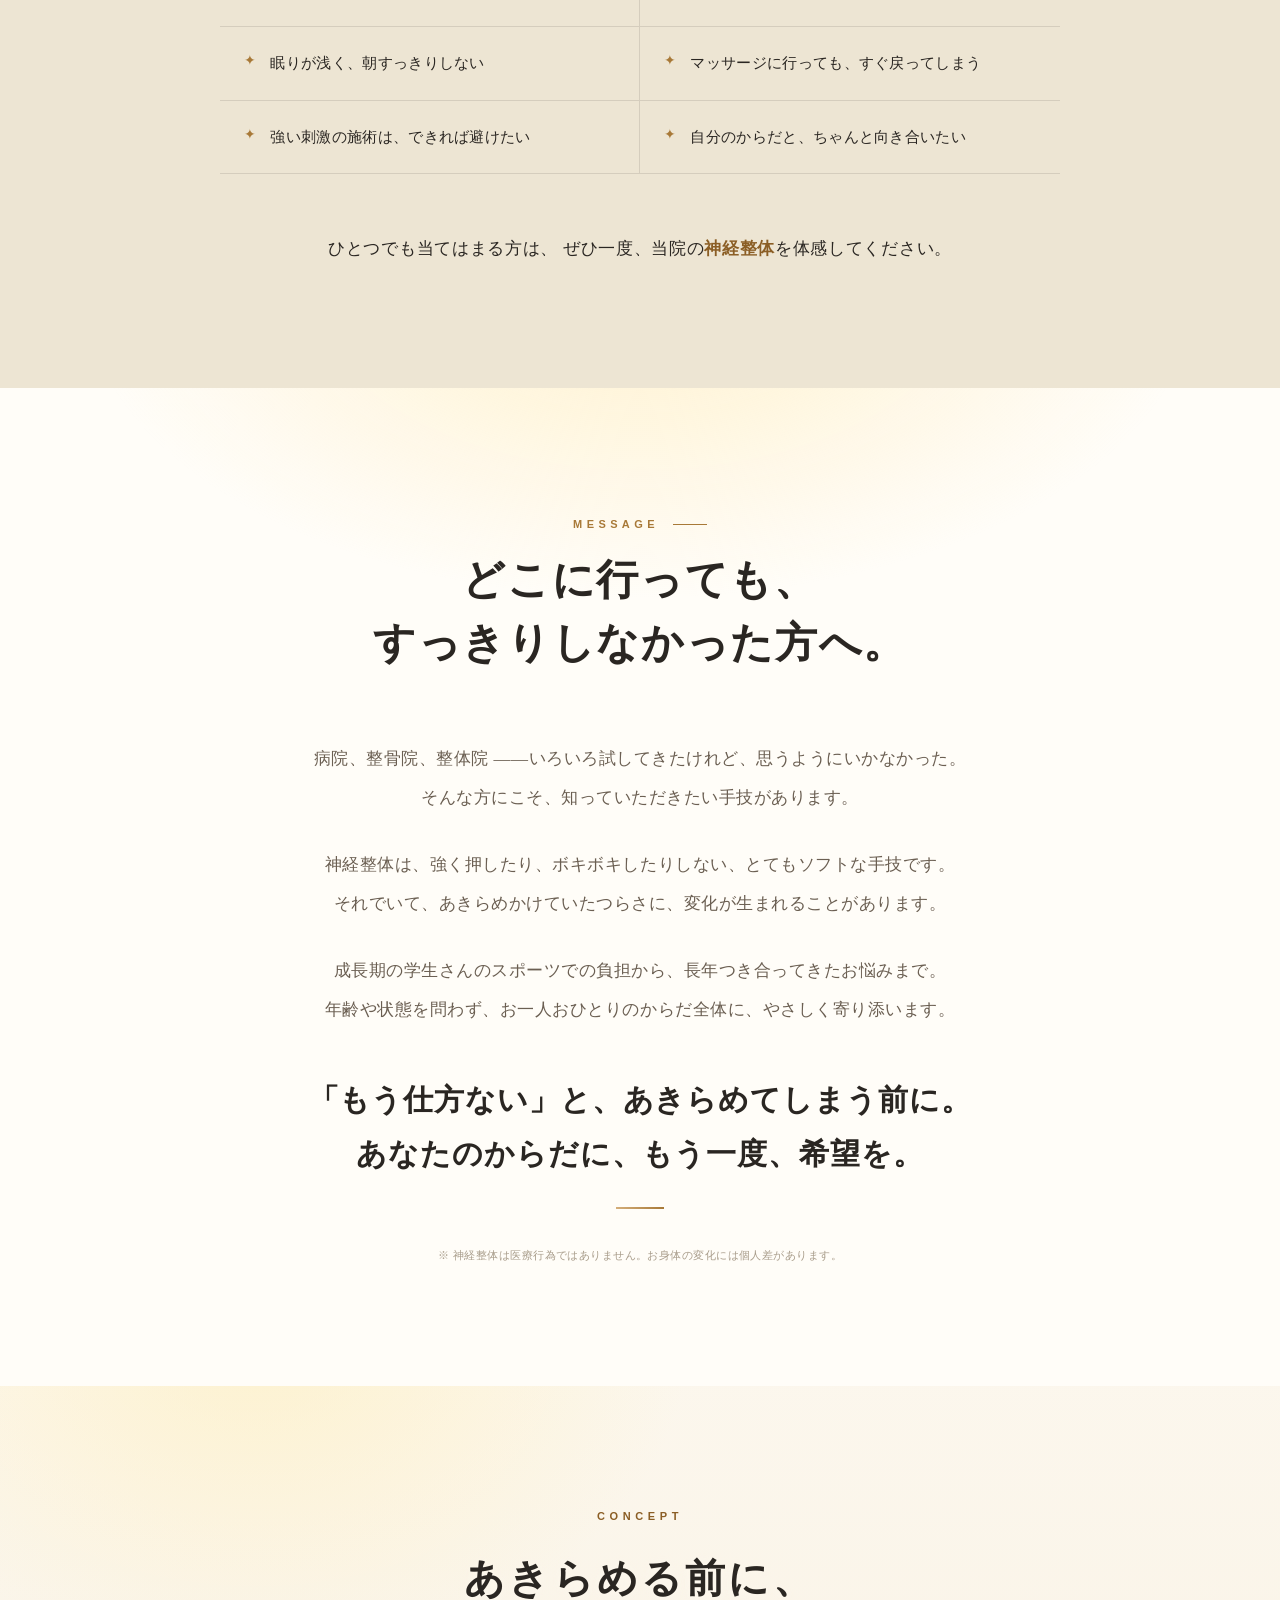
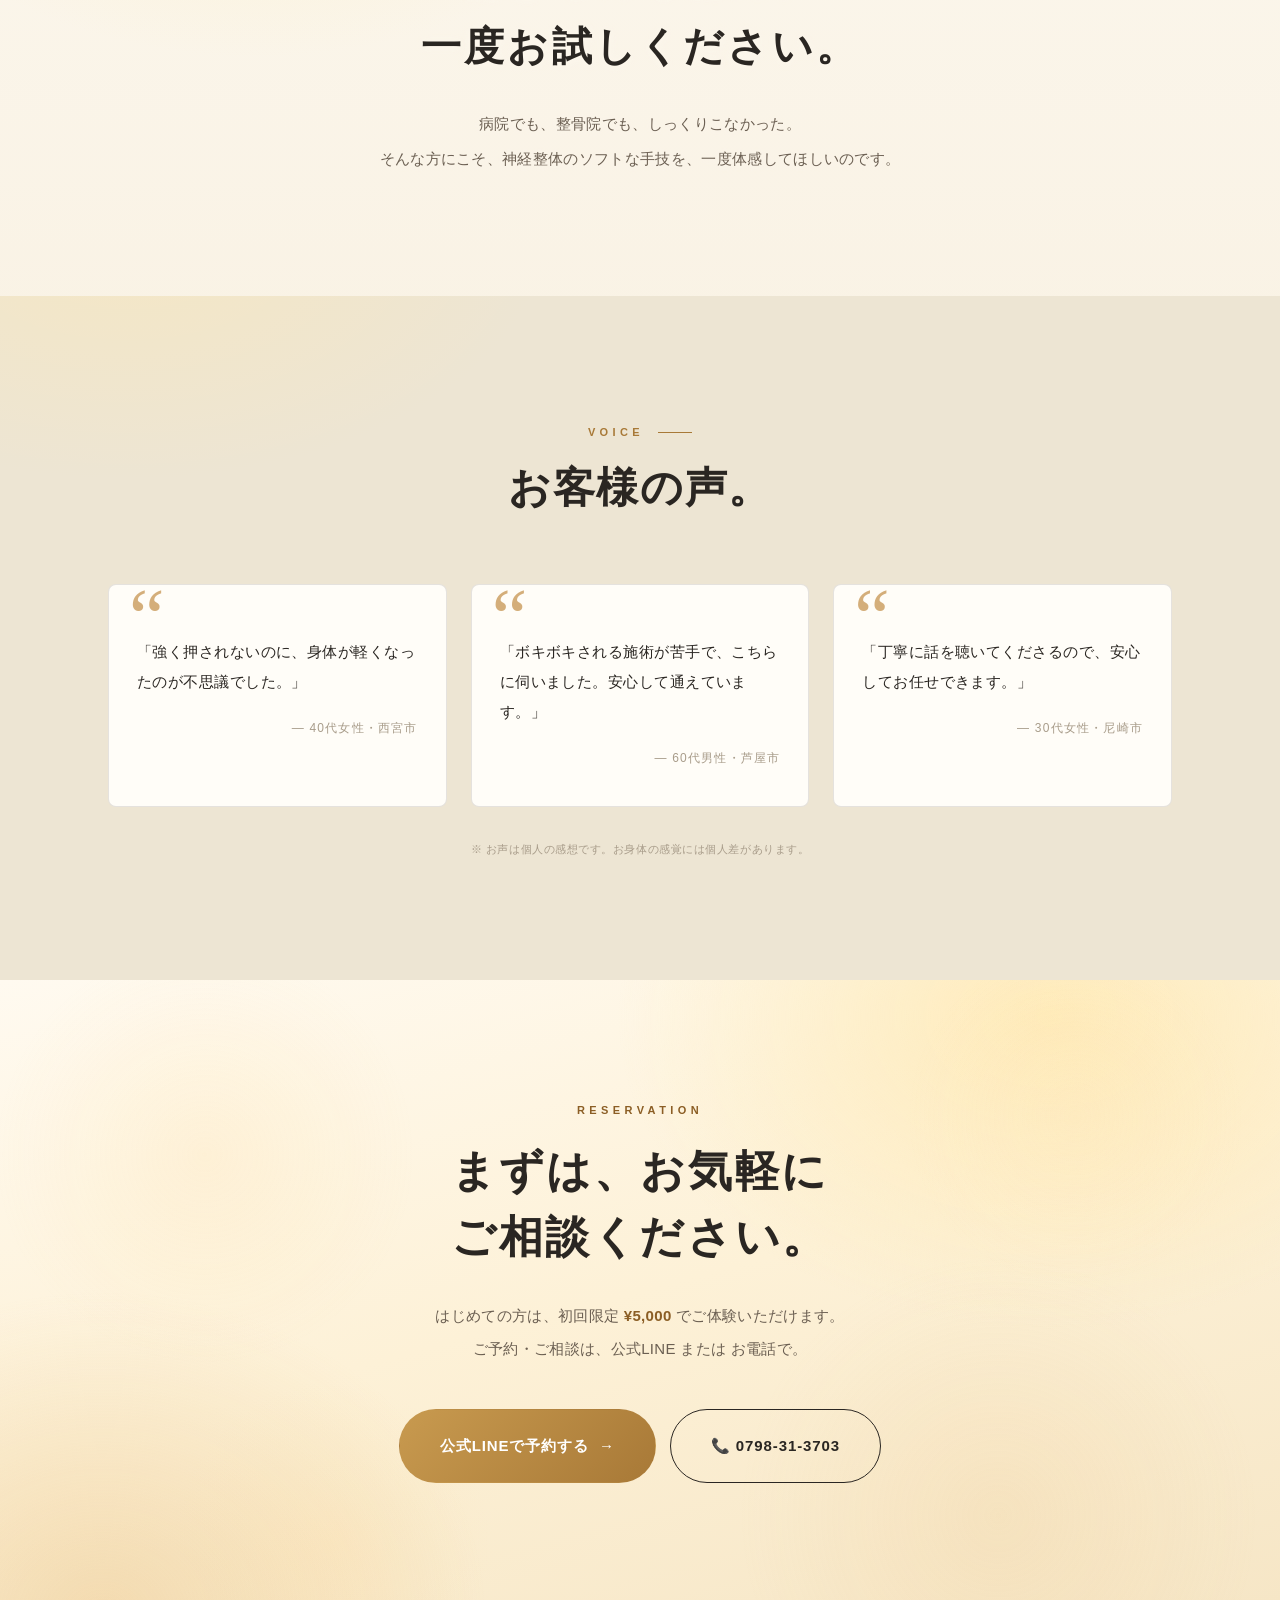
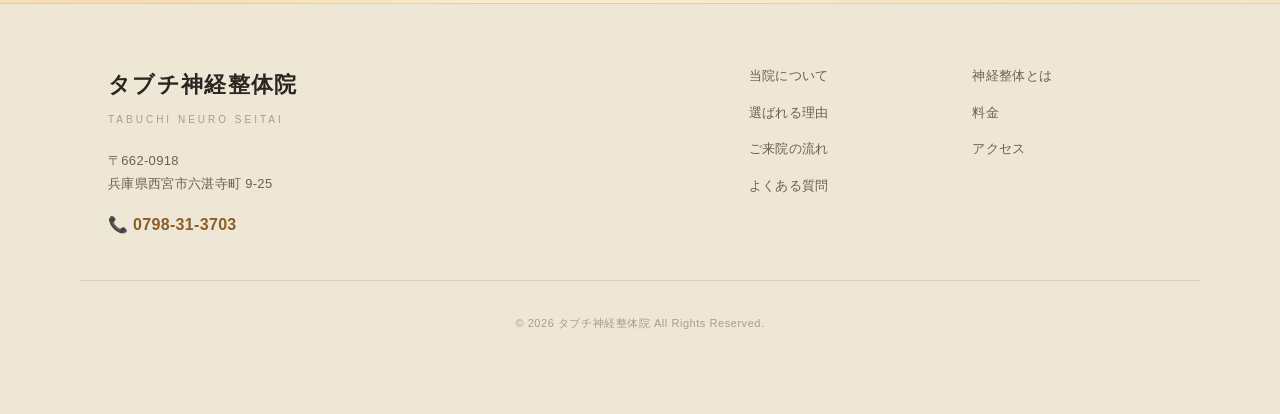
==== commit 7bc5f6a8: "Add files via upload" ====
--- a/index.html
+++ b/index.html
@@ -145,7 +145,6 @@
       <header class="section-head center reveal">
         <p class="sec-en">VOICE</p>
         <h2 class="sec-title">お客様の声。</h2>
-        <p class="sec-lead">※ 実際のお声をいただき次第、こちらに掲載いたします。</p>
       </header>
       <div class="voice-grid">
         <article class="voice-card reveal"><p class="v-quote">「強く押されないのに、身体が軽くなったのが不思議でした。」</p><p class="v-author">— 40代女性・西宮市</p></article>
--- a/style.css
+++ b/style.css
@@ -1256,3 +1256,16 @@
 @media (max-width:1000px){
   .hcta-icon img.line-ico{width:24px;height:24px}
 }
+
+/* ===========================================================
+   モバイル微調整（2026-06-19）
+   ・初回特典「¥5,000（税込）」を1行に
+   ・MESSAGE見出し「…方へ。」が孤立せず2行に収まるサイズへ
+   =========================================================== */
+@media (max-width:720px){
+  .offer-price{flex-wrap:wrap;justify-content:center;gap:8px 12px}
+  .offer-was{white-space:nowrap}
+  .offer-now{white-space:nowrap;font-size:34px}
+  .offer-now-tax{white-space:nowrap}
+  .message .sec-title{font-size:24px;letter-spacing:.01em}
+}
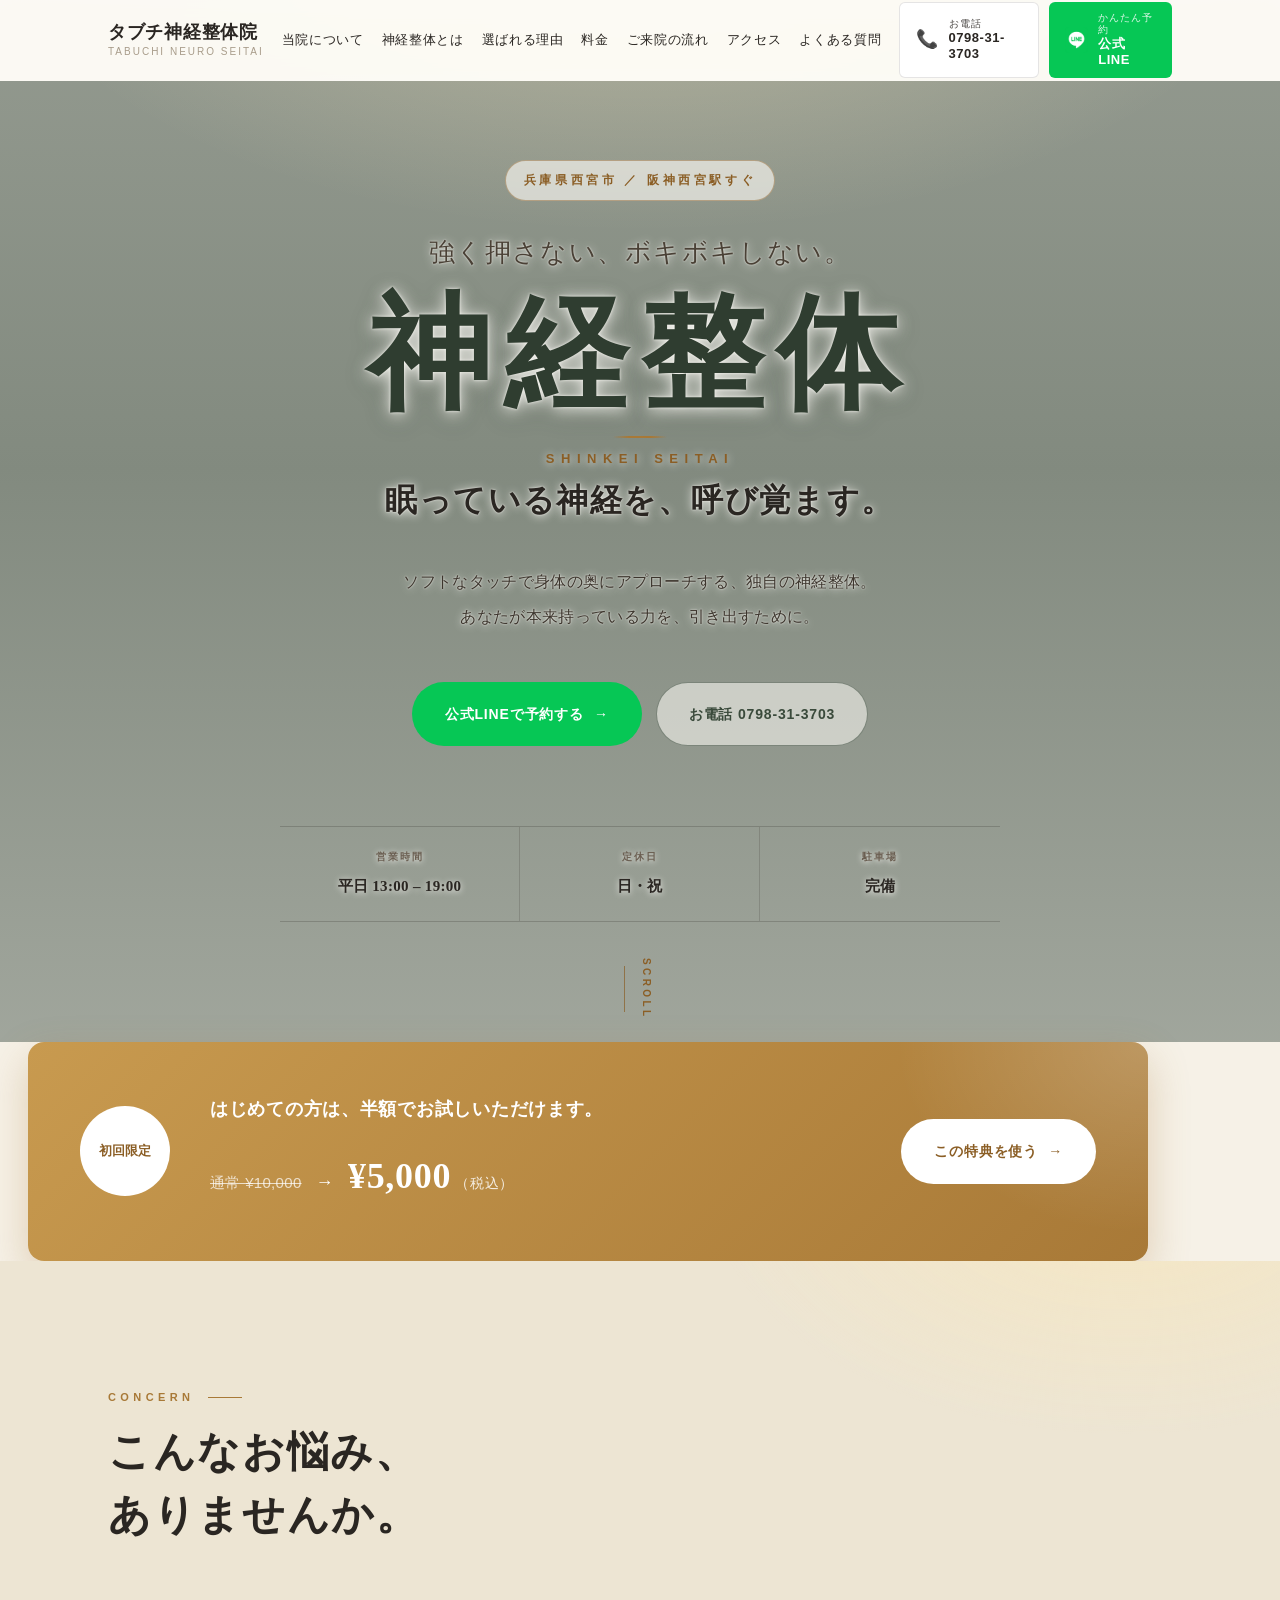
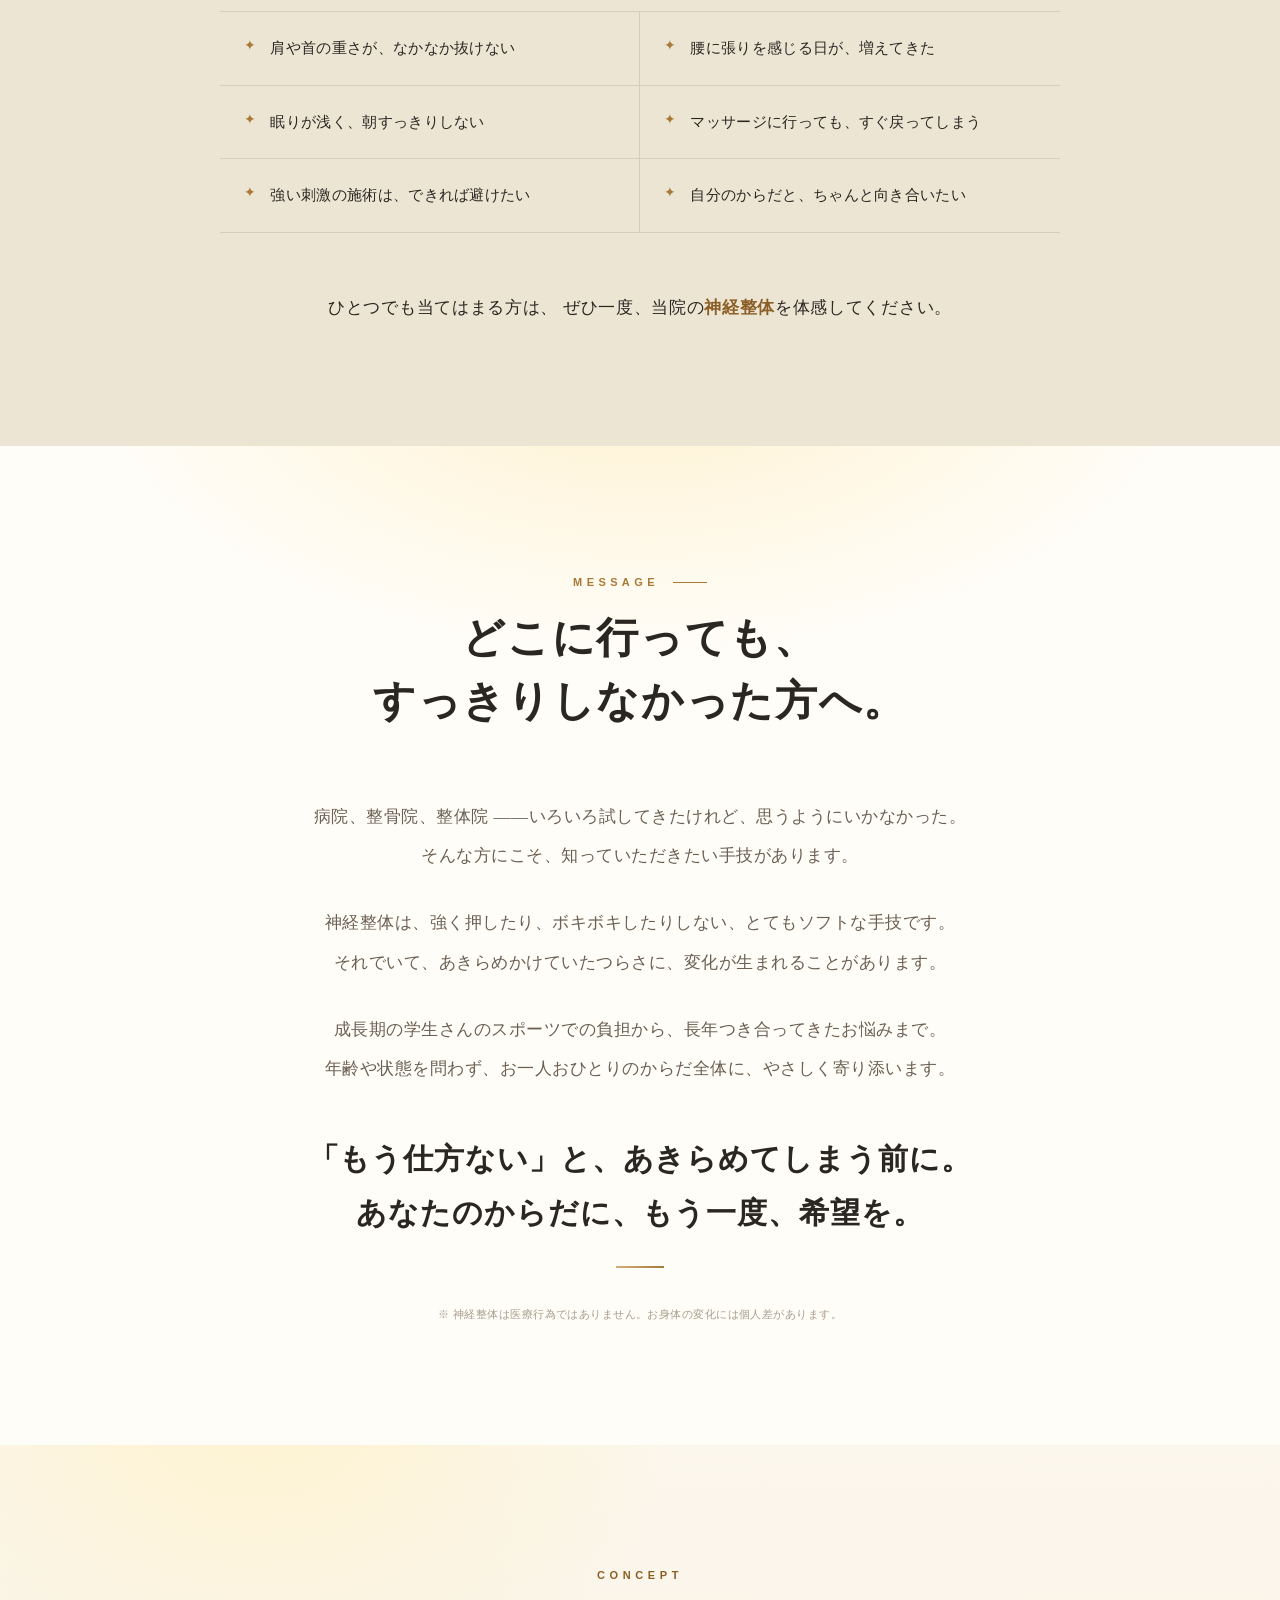
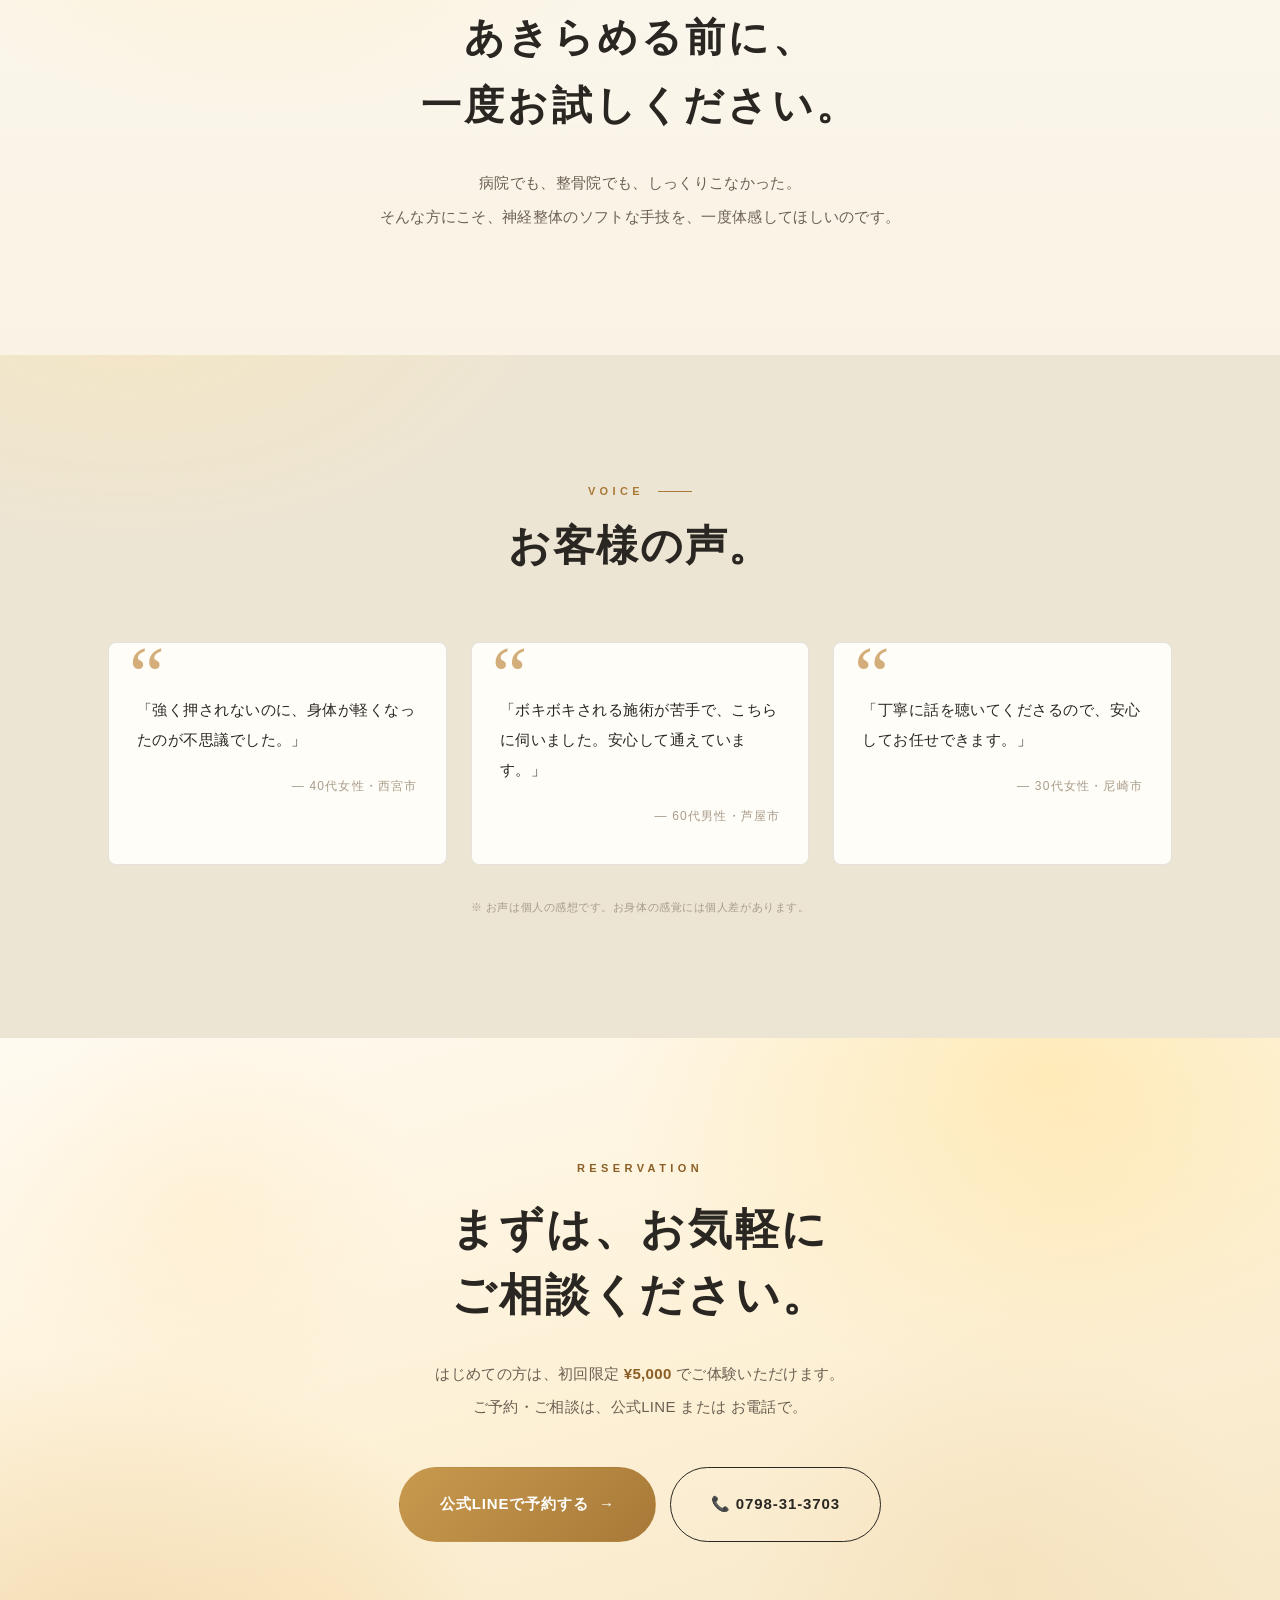
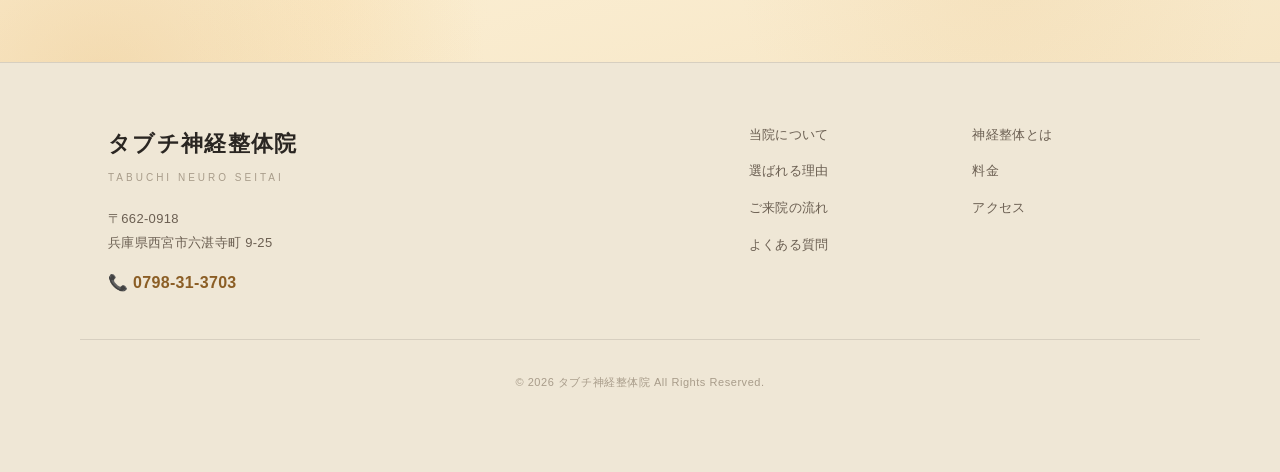
==== commit 0508f0ff: "Add files via upload" ====
--- a/index.html
+++ b/index.html
@@ -52,7 +52,8 @@
       <p class="hero-tag reveal">兵庫県西宮市 ／ 阪神西宮駅すぐ</p>
       <h1 class="hero-title reveal">
         <span class="ja">強く押さない、ボキボキしない。</span>
-        <span class="ja em">眠っている神経を、<br>呼び覚ます。</span>
+        <span class="hero-keyword">神経整体<span class="kw-en">SHINKEI SEITAI</span></span>
+        <span class="ja em">眠っている神経を、呼び覚ます。</span>
       </h1>
       <p class="hero-lead reveal">
         ソフトなタッチで身体の奥にアプローチする、<br class="sp-only">独自の神経整体。<br>
--- a/style.css
+++ b/style.css
@@ -1269,3 +1269,130 @@
   .offer-now-tax{white-space:nowrap}
   .message .sec-title{font-size:24px;letter-spacing:.01em}
 }
+
+/* ===========================================================
+   MOTION POLISH II — 2026-06-23（陽光モート／トップへ戻る／声カードの浮き）
+   ・ヒーローに金色の光の粒がふわりと舞い上がる（朝日トーンに調和）
+   ・スクロールで現れる「トップへ戻る」フロートボタン（全ページ）
+   ・お客様の声カードがホバーで静かに浮く
+   いずれも prefers-reduced-motion で自動オフ
+   =========================================================== */
+
+/* ---- ヒーロー：陽光に舞う金色の光の粒（JSが .hero-motes を生成） ---- */
+.hero-motes{position:absolute;inset:0;z-index:1;pointer-events:none;overflow:hidden}
+.hero-motes span{
+  position:absolute;bottom:-10px;border-radius:50%;
+  background:radial-gradient(circle at 30% 30%,rgba(255,246,220,.95),rgba(255,214,140,.5) 60%,transparent 72%);
+  opacity:0;filter:blur(.3px);
+  animation:moteRise linear infinite;
+}
+@keyframes moteRise{
+  0%{opacity:0;transform:translateY(0) translateX(0) scale(.7)}
+  12%{opacity:.85}
+  82%{opacity:.6}
+  100%{opacity:0;transform:translateY(-82vh) translateX(20px) scale(1.05)}
+}
+@media (prefers-reduced-motion:reduce){.hero-motes{display:none}}
+
+/* ---- 「トップへ戻る」（JSが #toTop を生成） ---- */
+.to-top{
+  position:fixed;right:24px;bottom:28px;z-index:180;
+  width:48px;height:48px;border-radius:50%;
+  background:rgba(255,253,248,.92);color:var(--c-accent-dark);
+  border:1px solid var(--c-line);box-shadow:0 8px 22px rgba(42,38,34,.16);
+  backdrop-filter:blur(6px);-webkit-backdrop-filter:blur(6px);
+  display:flex;align-items:center;justify-content:center;font-size:19px;line-height:1;
+  opacity:0;transform:translateY(14px) scale(.9);pointer-events:none;
+  transition:opacity .35s var(--ease),transform .35s var(--ease),background-color .25s,color .25s,border-color .25s;
+}
+.to-top.show{opacity:1;transform:none;pointer-events:auto}
+.to-top:hover{background:var(--c-accent);color:#fff;border-color:var(--c-accent)}
+/* モバイルは下部CTAバーに重ならない高さへ */
+@media (max-width:720px){.to-top{right:14px;bottom:86px;width:44px;height:44px;font-size:17px}}
+
+/* ---- お客様の声カード：ホバーで静かに浮く ---- */
+.voice-card{transition:transform .4s var(--ease),box-shadow .4s var(--ease),border-color .4s var(--ease)}
+.voice-card:hover{transform:translateY(-6px);box-shadow:0 16px 34px rgba(42,38,34,.12);border-color:var(--c-accent-light)}
+
+/* ===========================================================
+   HERO 刷新 — 施術シーン写真＋「神経整体」を主役に（2026-06-23 改）
+   ・背景：頭部への施術カット。顔をやや左に寄せ、写真は明るく見せる
+   ・暗幕をやめ、温かいクリームのヴェールで全体を明るく／文字は濃色＋白ハロー
+   ・「神経整体」を深緑のビッグタイポで主役化／金茶のEN小見出しと金の罫で品よく強調
+   =========================================================== */
+.hero-media{
+  background-image:url("images/hero-treatment.png");
+  background-position:62% 30%;   /* X を上げて被写体（顔）を画面左へ寄せる */
+}
+/* 暗幕→明るいクリームのヴェール。写真は柔らかく透けつつ、濃色文字が読める明度に */
+.hero-media::after{
+  background:
+    radial-gradient(1100px 560px at 50% -10%, rgba(255,236,190,.40), transparent 60%),
+    linear-gradient(180deg, rgba(252,249,242,.50) 0%, rgba(252,249,242,.42) 45%, rgba(253,250,244,.56) 100%);
+}
+
+/* 上部タグ・サブ文・メタ等を濃色基調へ戻す（明るい背景に合わせる） */
+.hero-tag{
+  color:var(--c-accent-dark);border-color:rgba(139,94,37,.45);
+  background:rgba(255,253,248,.62);text-shadow:none;
+  backdrop-filter:blur(2px);-webkit-backdrop-filter:blur(2px);
+}
+.hero-title .ja{
+  color:#4a4136;
+  text-shadow:0 1px 10px rgba(255,253,248,.85),0 0 2px rgba(255,253,248,.9);
+}
+/* サブの一文は主役を立てるため控えめサイズ＋濃いインク */
+.hero-title .ja.em{
+  margin-top:6px;
+  font-size:clamp(20px,3vw,32px);
+  font-weight:600;line-height:1.5;
+  color:#2a2622;
+  text-shadow:0 1px 10px rgba(255,253,248,.9),0 0 2px rgba(255,253,248,.95);
+}
+.hero-lead{
+  color:#3c352d;
+  text-shadow:0 1px 9px rgba(255,253,248,.9),0 0 2px rgba(255,253,248,.95);
+}
+.hero-meta{border-top-color:rgba(42,38,34,.22);border-bottom-color:rgba(42,38,34,.22)}
+.hero-meta > div{border-right-color:rgba(42,38,34,.18)}
+.hero-meta dt{color:var(--c-text-muted);text-shadow:0 1px 6px rgba(255,253,248,.9)}
+.hero-meta dd{color:var(--c-text);text-shadow:0 1px 6px rgba(255,253,248,.9)}
+.hero-scroll{color:var(--c-accent-dark)}
+.hero-scroll::after{background:rgba(139,94,37,.7)}
+.hero .btn-ghost{color:var(--c-deep);border-color:rgba(58,74,59,.55);background:rgba(255,253,248,.55)}
+.hero .btn-ghost:hover{background:var(--c-deep);color:#fff;border-color:var(--c-deep)}
+
+/* 「神経整体」ビッグタイポ（深緑×白ハローで明るい写真の上でも力強く） */
+.hero-keyword{
+  display:block;
+  margin:20px 0 10px;
+  font-family:var(--font-mincho);
+  font-weight:700;
+  font-size:clamp(54px,10.5vw,124px);
+  line-height:1.02;
+  letter-spacing:.1em;
+  color:#2f3d30;
+  text-shadow:0 2px 16px rgba(255,253,248,.9),0 0 3px rgba(255,253,248,.95),0 6px 26px rgba(60,74,60,.28);
+}
+.hero-keyword .kw-en{
+  display:block;
+  margin-top:18px;
+  font-family:var(--font-jp);
+  font-weight:700;
+  font-size:clamp(10px,1.3vw,13px);
+  letter-spacing:.5em;
+  text-indent:.5em;
+  color:var(--c-accent-dark);
+  text-shadow:0 1px 8px rgba(255,253,248,.9);
+}
+/* キーワード下の金の罫（中央から伸びる） */
+.hero-keyword .kw-en::before{
+  content:"";display:block;width:54px;height:2px;margin:0 auto 14px;
+  background:linear-gradient(90deg,transparent,var(--c-accent) 30%,var(--c-accent) 70%,transparent);
+}
+
+@media (max-width:720px){
+  .hero-media{background-position:66% 28%}
+  .hero-keyword{font-size:clamp(46px,15vw,72px);letter-spacing:.08em;margin:16px 0 8px}
+  .hero-keyword .kw-en{letter-spacing:.4em;margin-top:14px}
+}
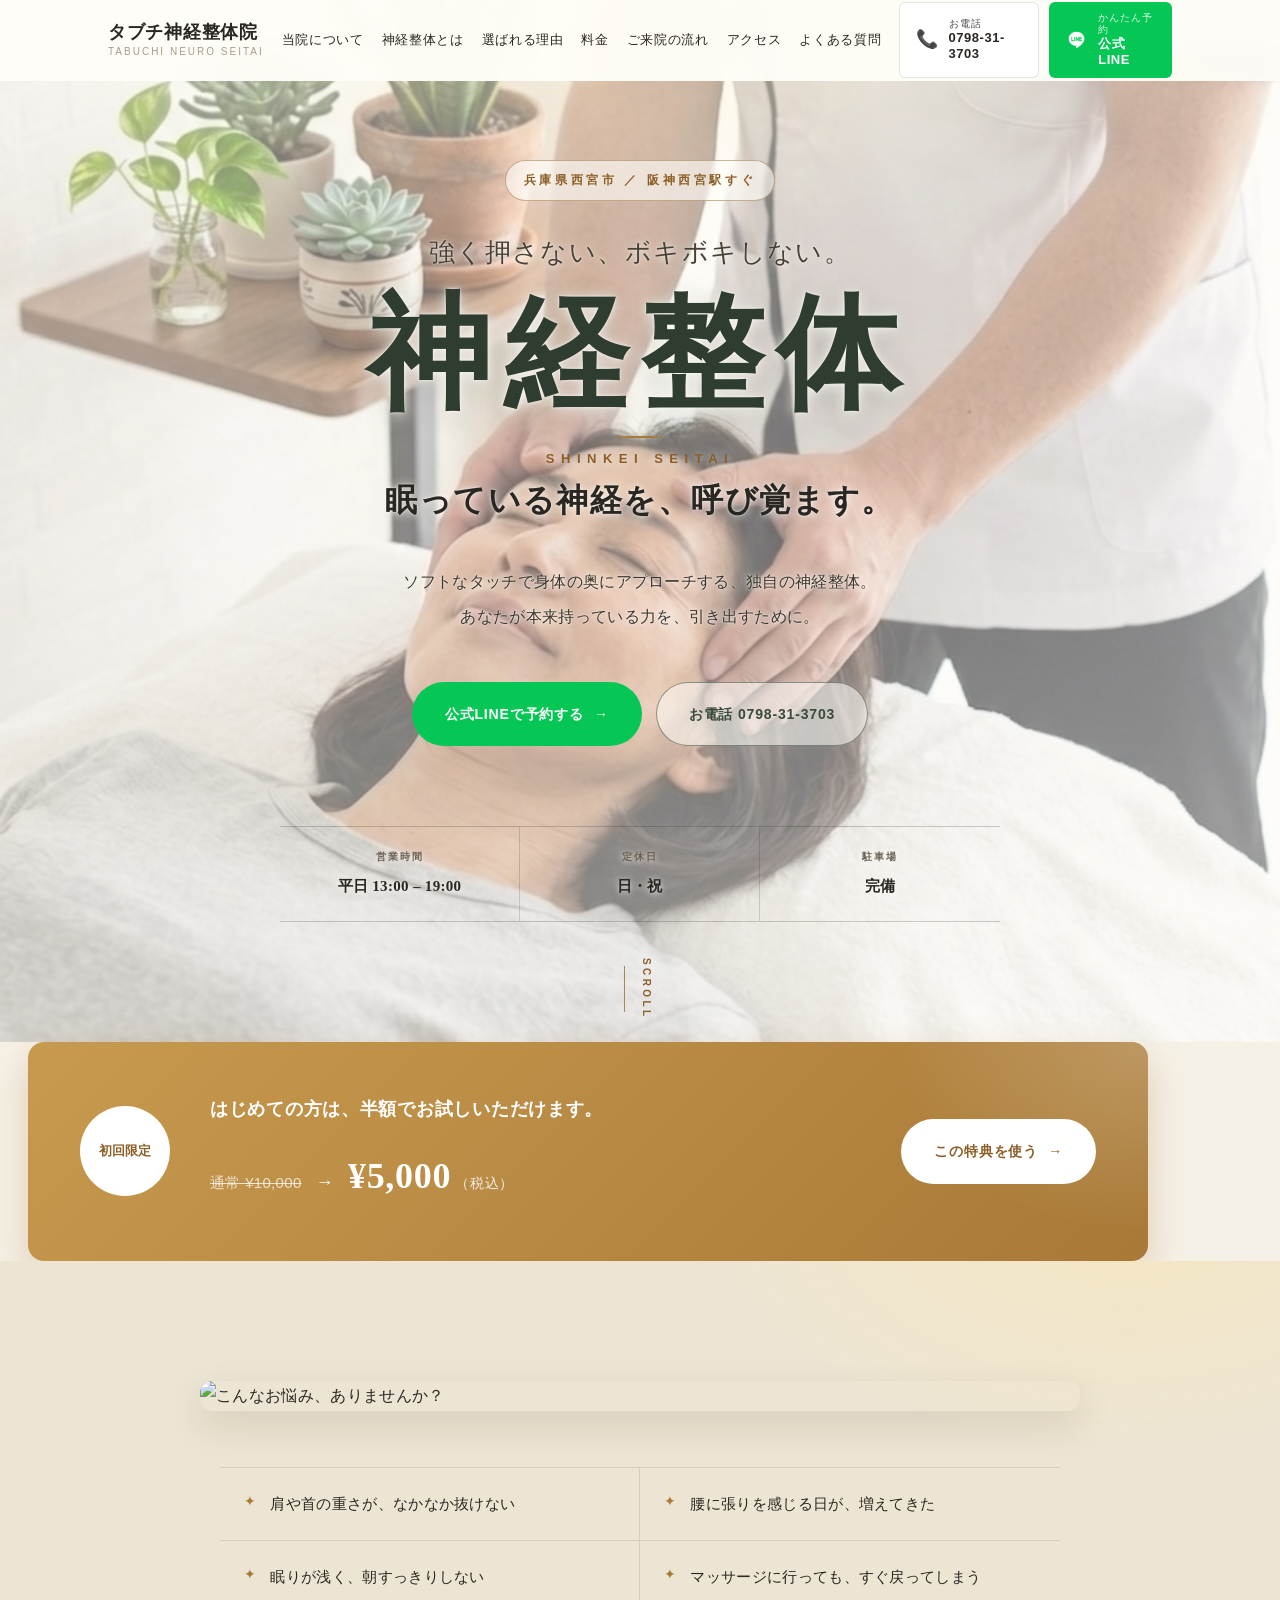
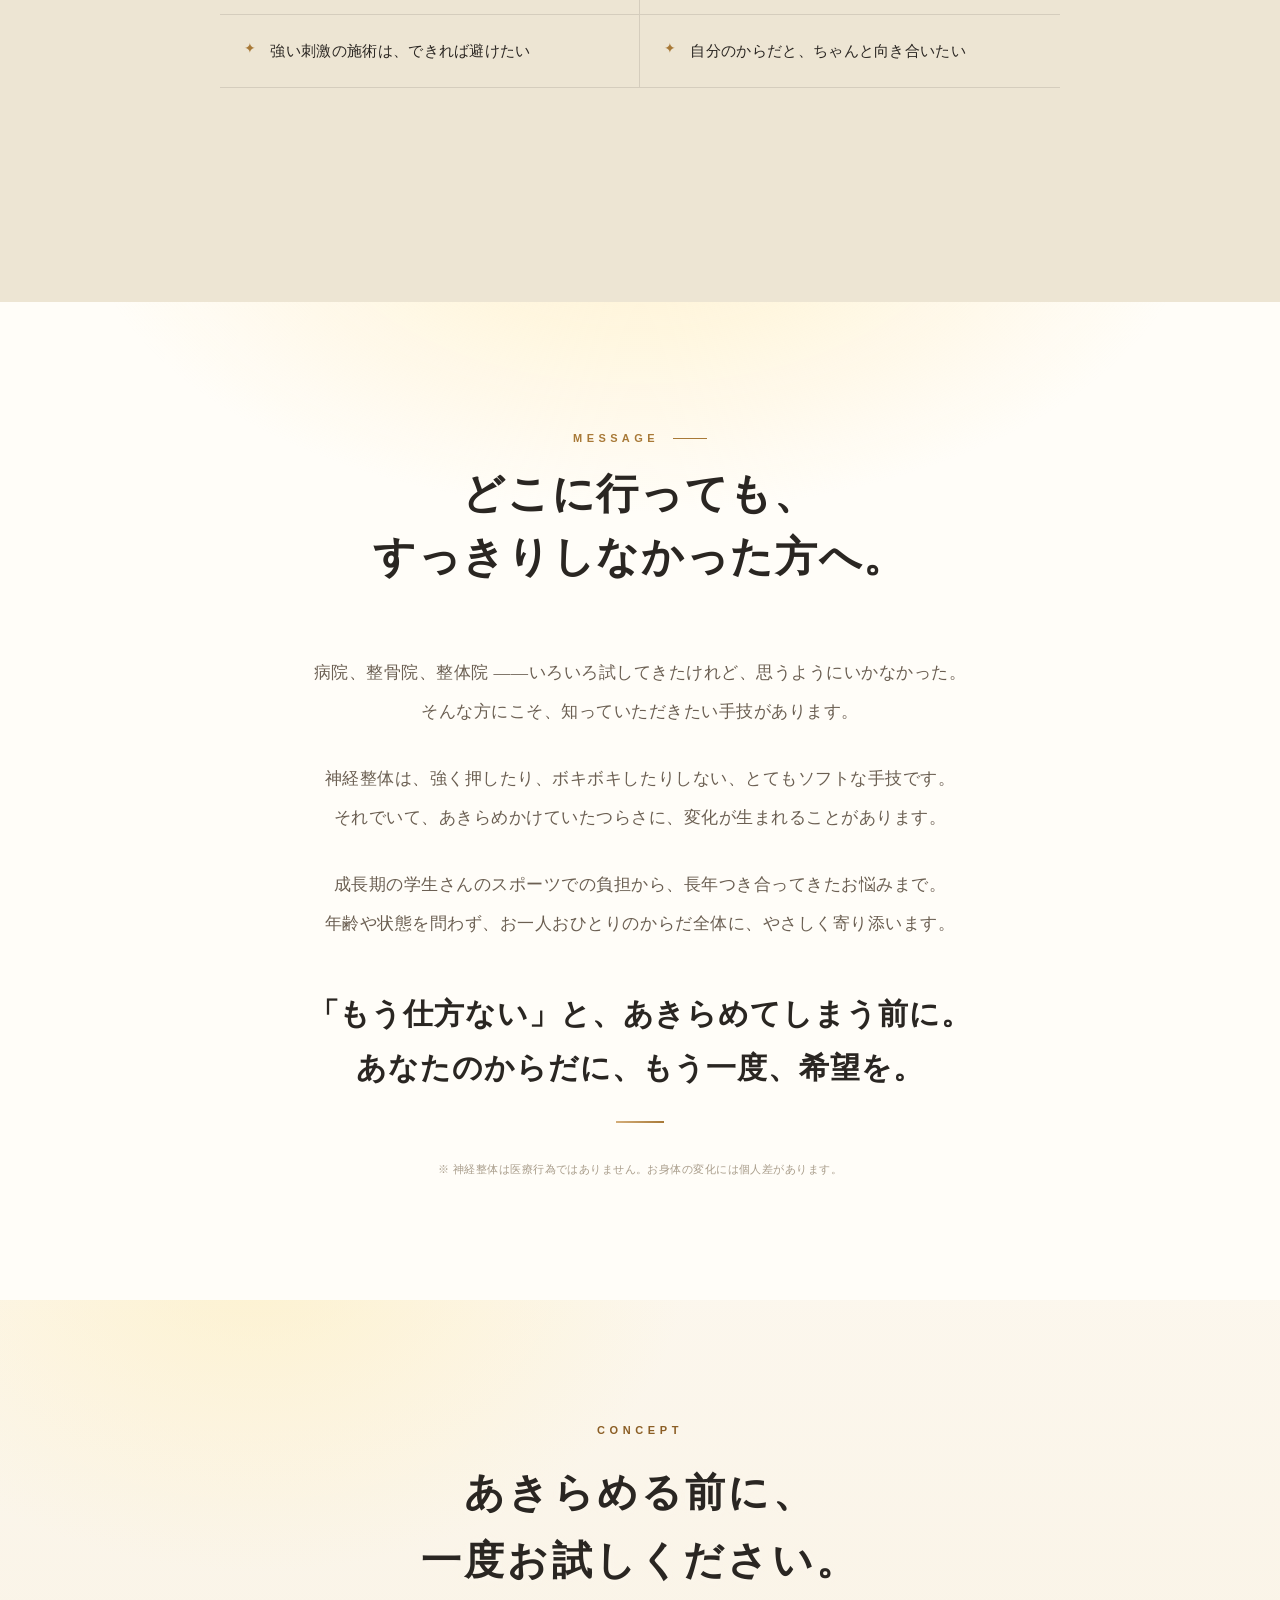
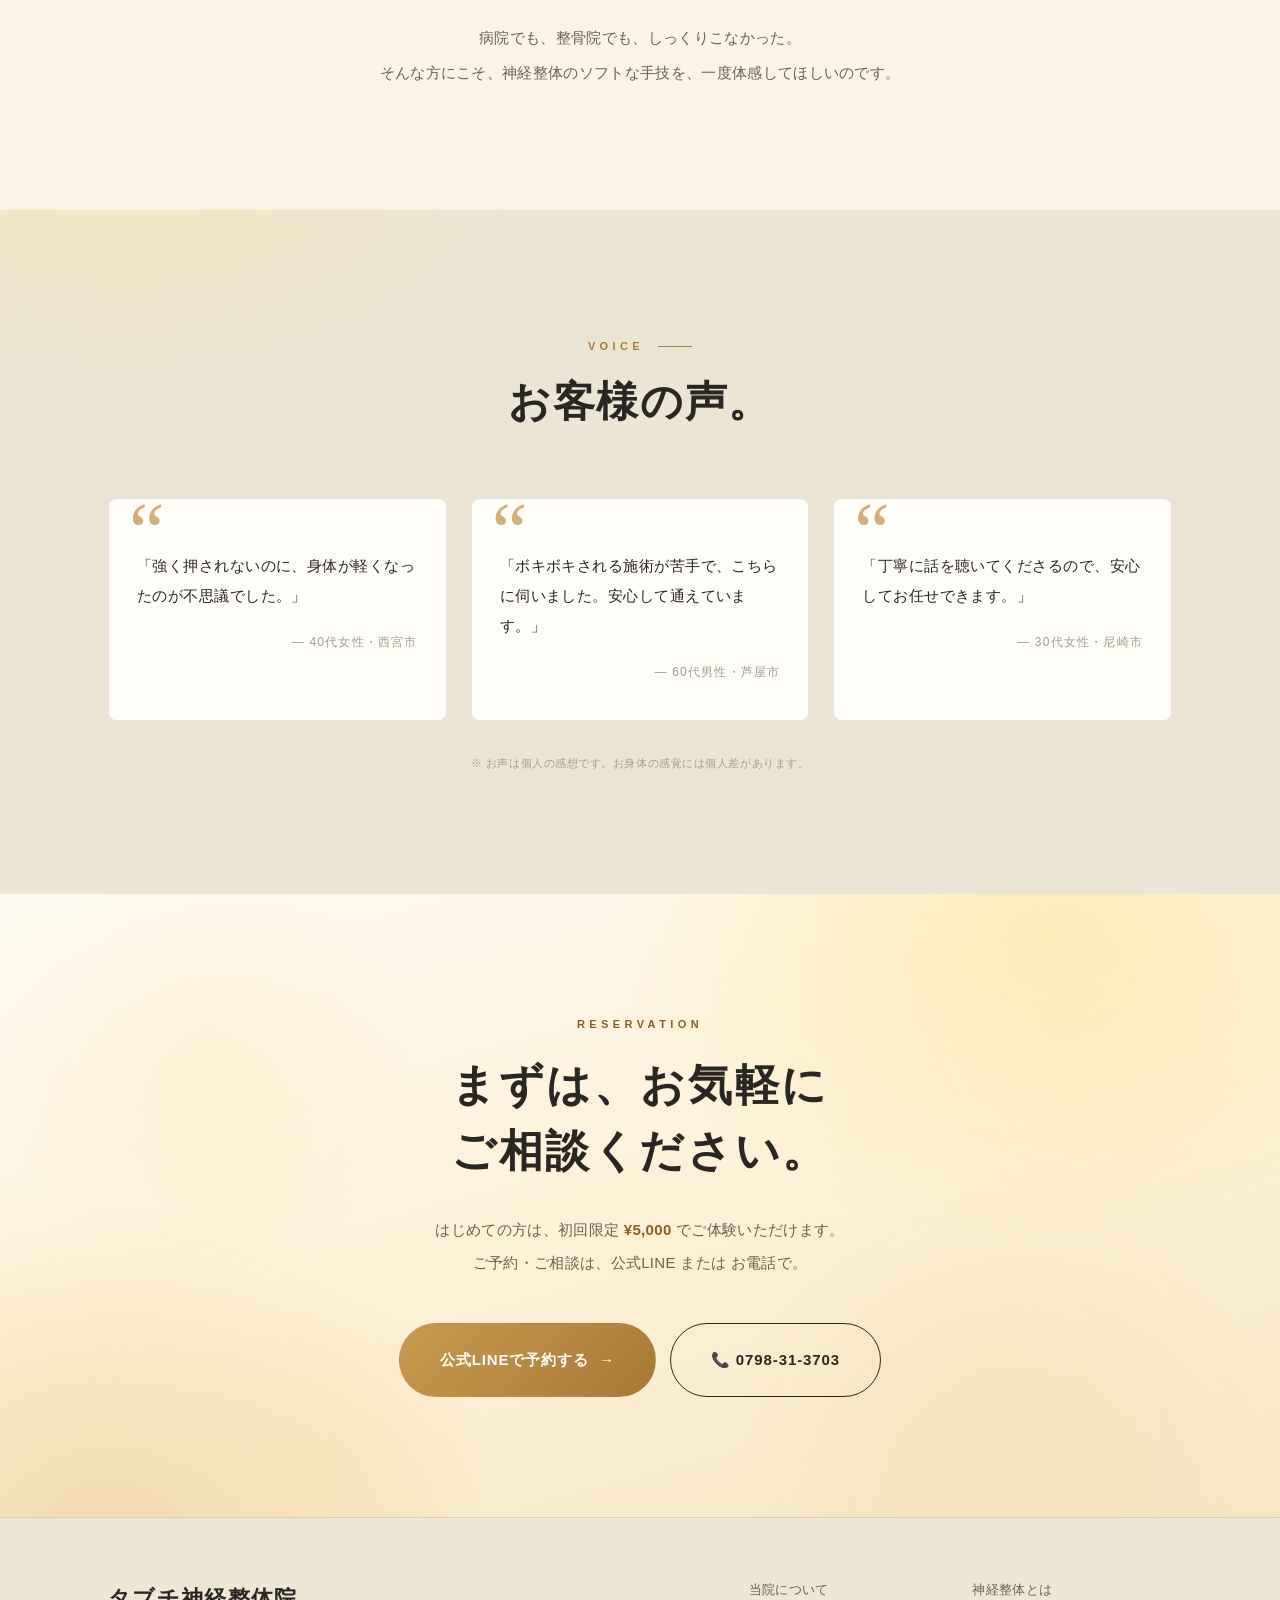
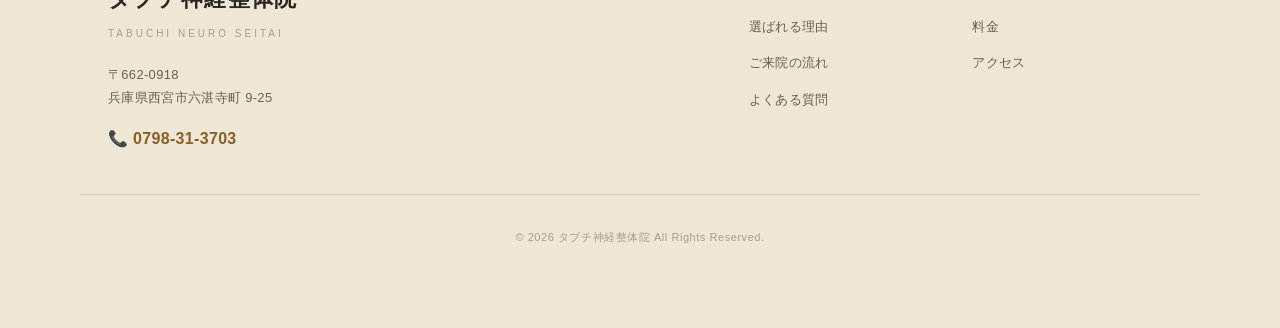
==== commit abb1f1b5: "Add files via upload" ====
--- a/index.html
+++ b/index.html
@@ -91,10 +91,9 @@
   <!-- TROUBLES -->
   <section class="troubles" id="troubles">
     <div class="container">
-      <header class="section-head reveal">
-        <p class="sec-en">CONCERN</p>
-        <h2 class="sec-title">こんなお悩み、<br>ありませんか。</h2>
-      </header>
+      <figure class="concern-figure reveal">
+        <img src="images/concern-banner.png" alt="こんなお悩み、ありませんか？" loading="lazy">
+      </figure>
       <ul class="trouble-list">
         <li class="reveal"><span class="t-mark">✦</span>肩や首の重さが、なかなか抜けない</li>
         <li class="reveal"><span class="t-mark">✦</span>腰に張りを感じる日が、増えてきた</li>
--- a/style.css
+++ b/style.css
@@ -309,6 +309,13 @@
    TROUBLES
    =========================================================== */
 .troubles{background:var(--c-bg-soft)}
+.concern-figure{
+  margin:0 auto 56px;max-width:880px;
+  border-radius:12px;overflow:hidden;
+  box-shadow:0 14px 36px rgba(40,30,15,.12);
+}
+.concern-figure img{display:block;width:100%;height:auto}
+@media (max-width:720px){.concern-figure{margin-bottom:40px;border-radius:10px}}
 .trouble-list{
   display:grid;grid-template-columns:repeat(2,1fr);gap:0;
   max-width:840px;margin:0 auto;
@@ -1322,7 +1329,7 @@
    =========================================================== */
 .hero-media{
   background-image:url("images/hero-treatment.png");
-  background-position:62% 30%;   /* X を上げて被写体（顔）を画面左へ寄せる */
+  background-position:center 46%;   /* 縦長写真：顔・手元が中央に来る縦位置 */
 }
 /* 暗幕→明るいクリームのヴェール。写真は柔らかく透けつつ、濃色文字が読める明度に */
 .hero-media::after{
@@ -1392,7 +1399,11 @@
 }
 
 @media (max-width:720px){
-  .hero-media{background-position:66% 28%}
+  /* スマホは縦長写真をcoverで全面に。被写体（顔・手）が中央に来るよう微調整 */
+  .hero-media{
+    background-size:cover;
+    background-position:center 42%;
+  }
   .hero-keyword{font-size:clamp(46px,15vw,72px);letter-spacing:.08em;margin:16px 0 8px}
   .hero-keyword .kw-en{letter-spacing:.4em;margin-top:14px}
 }
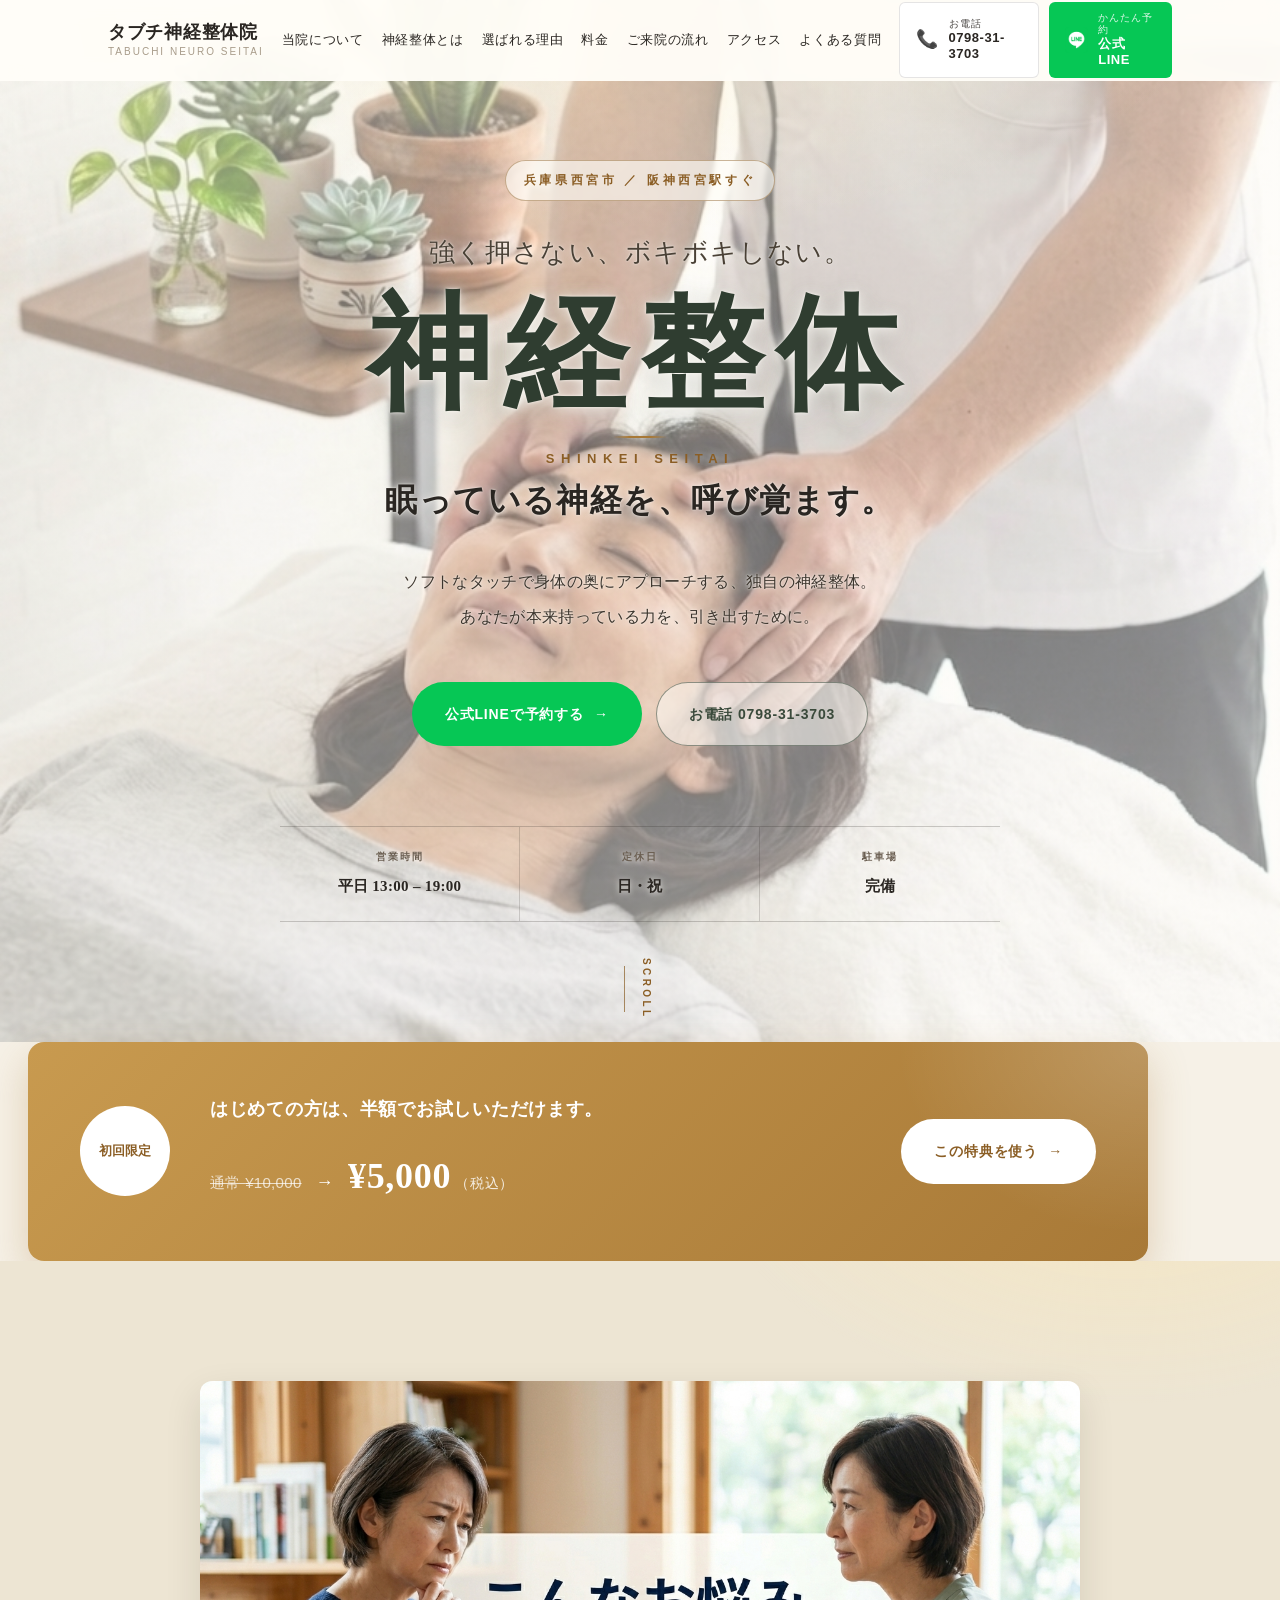
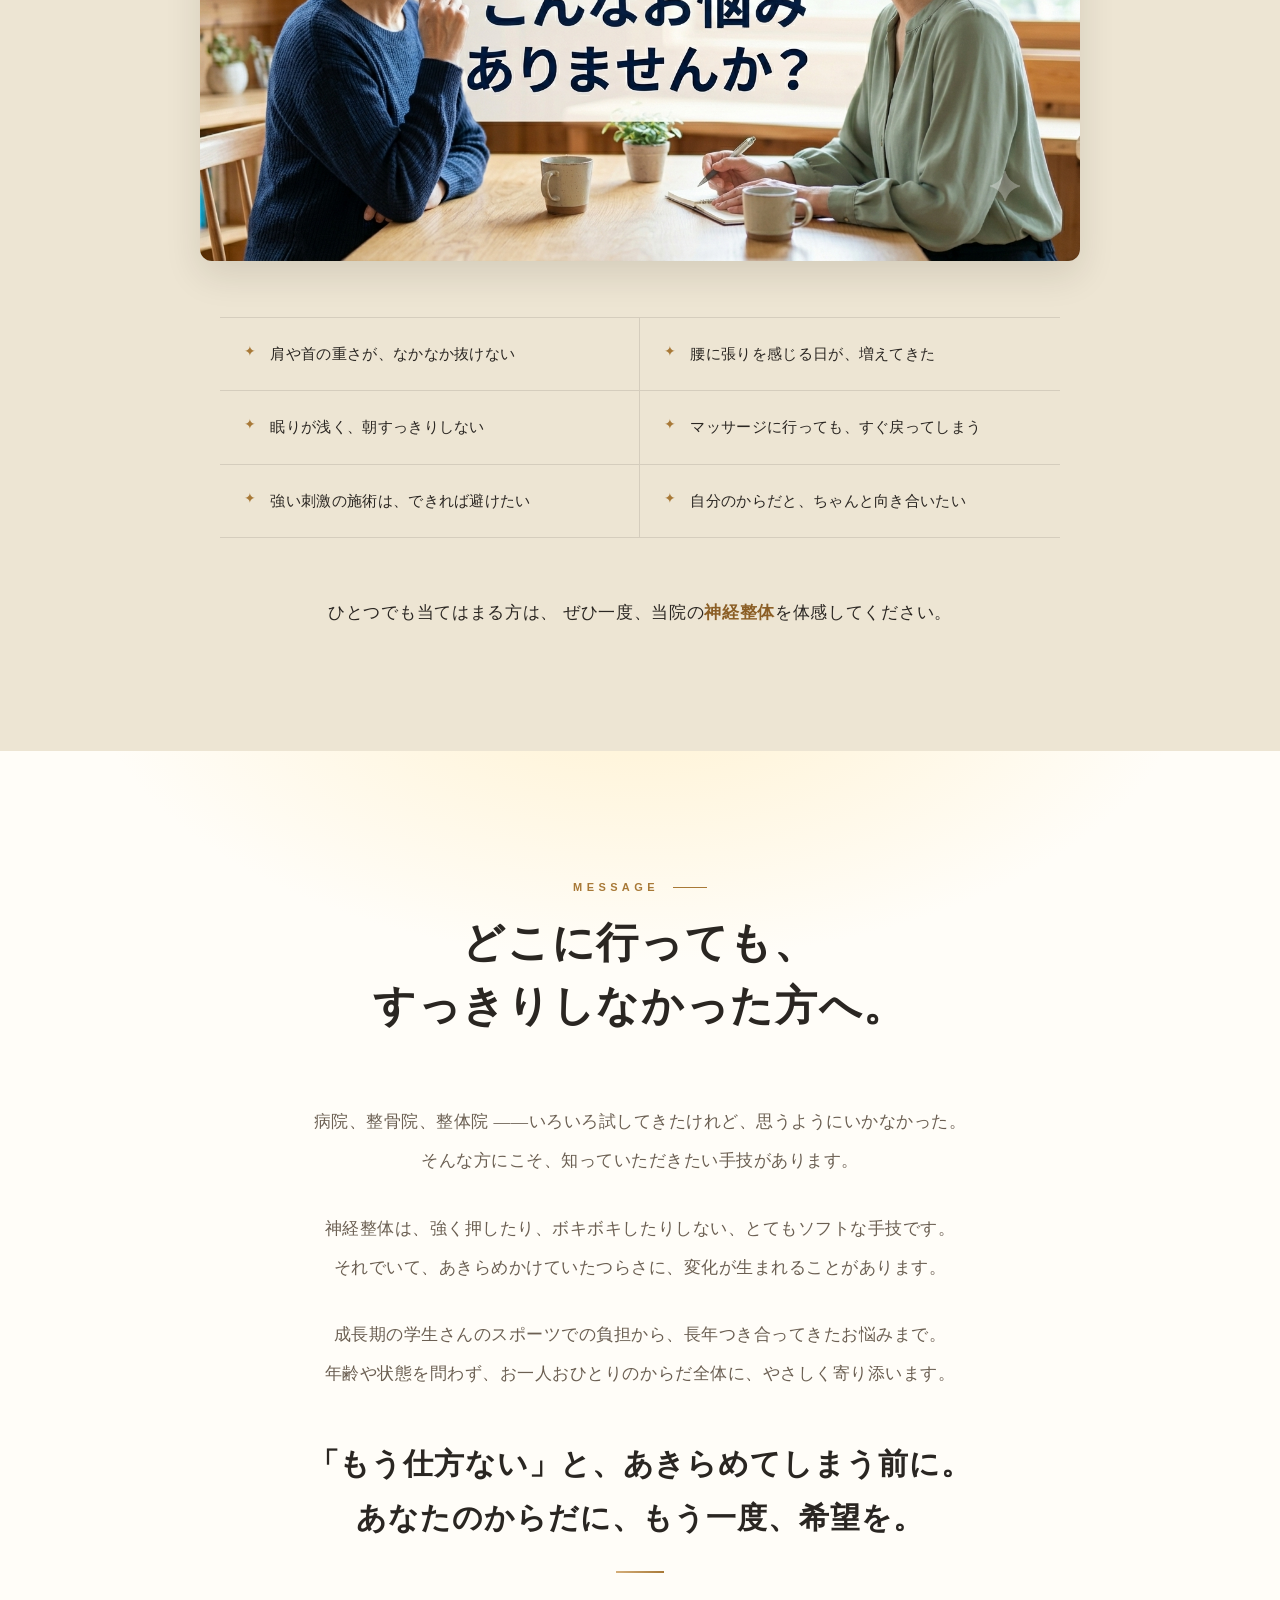
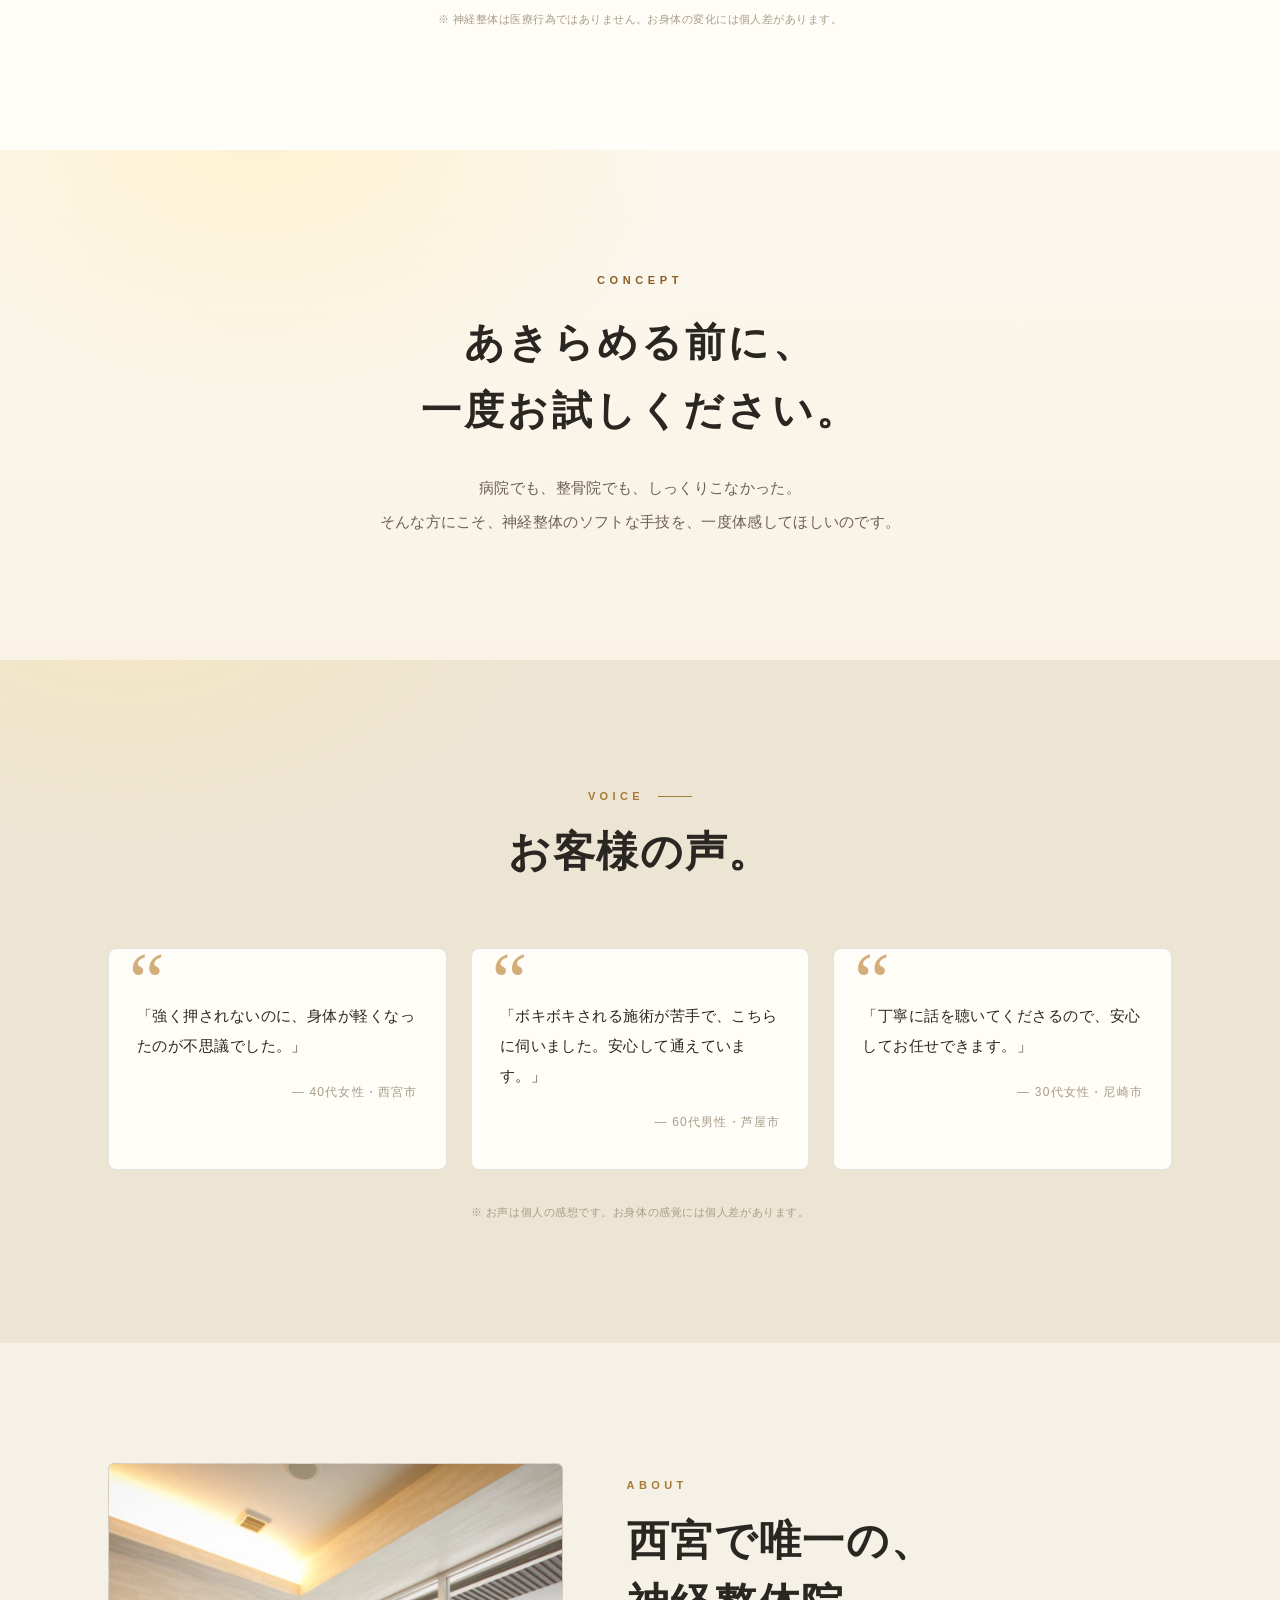
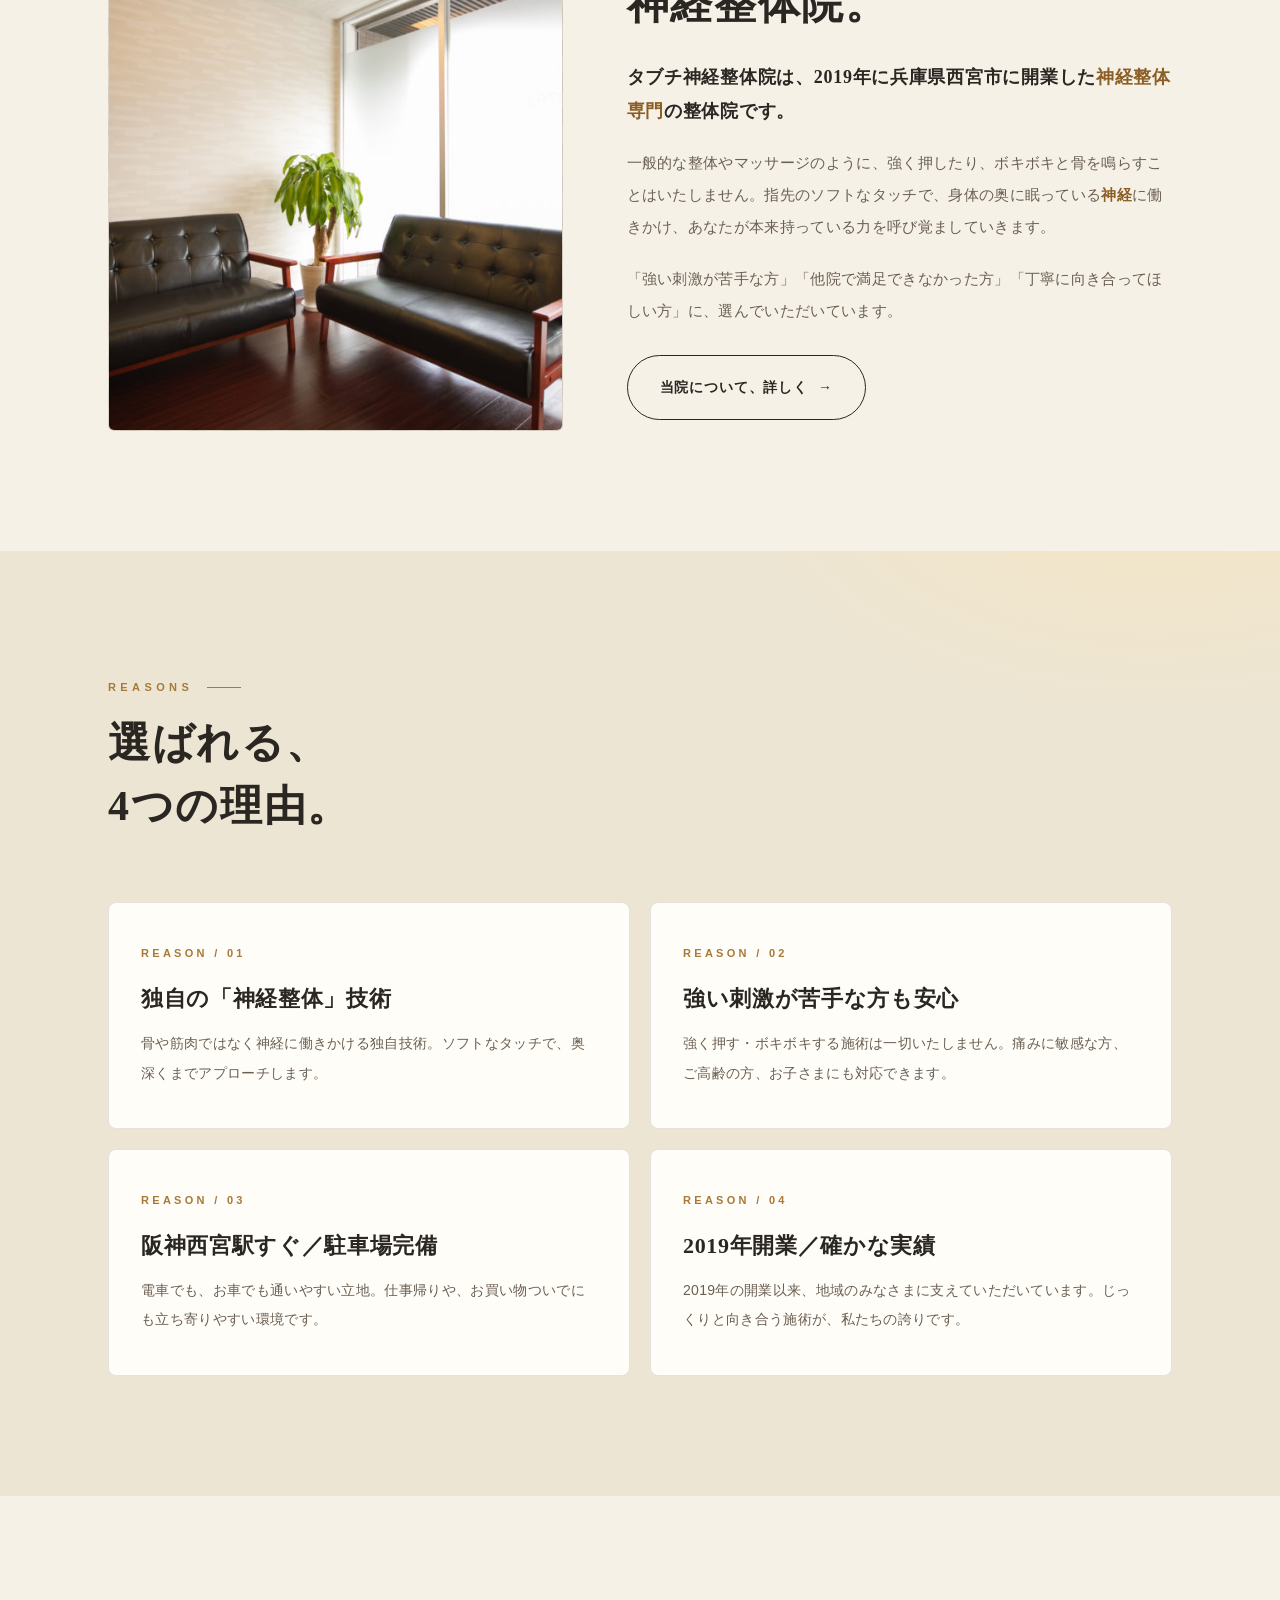
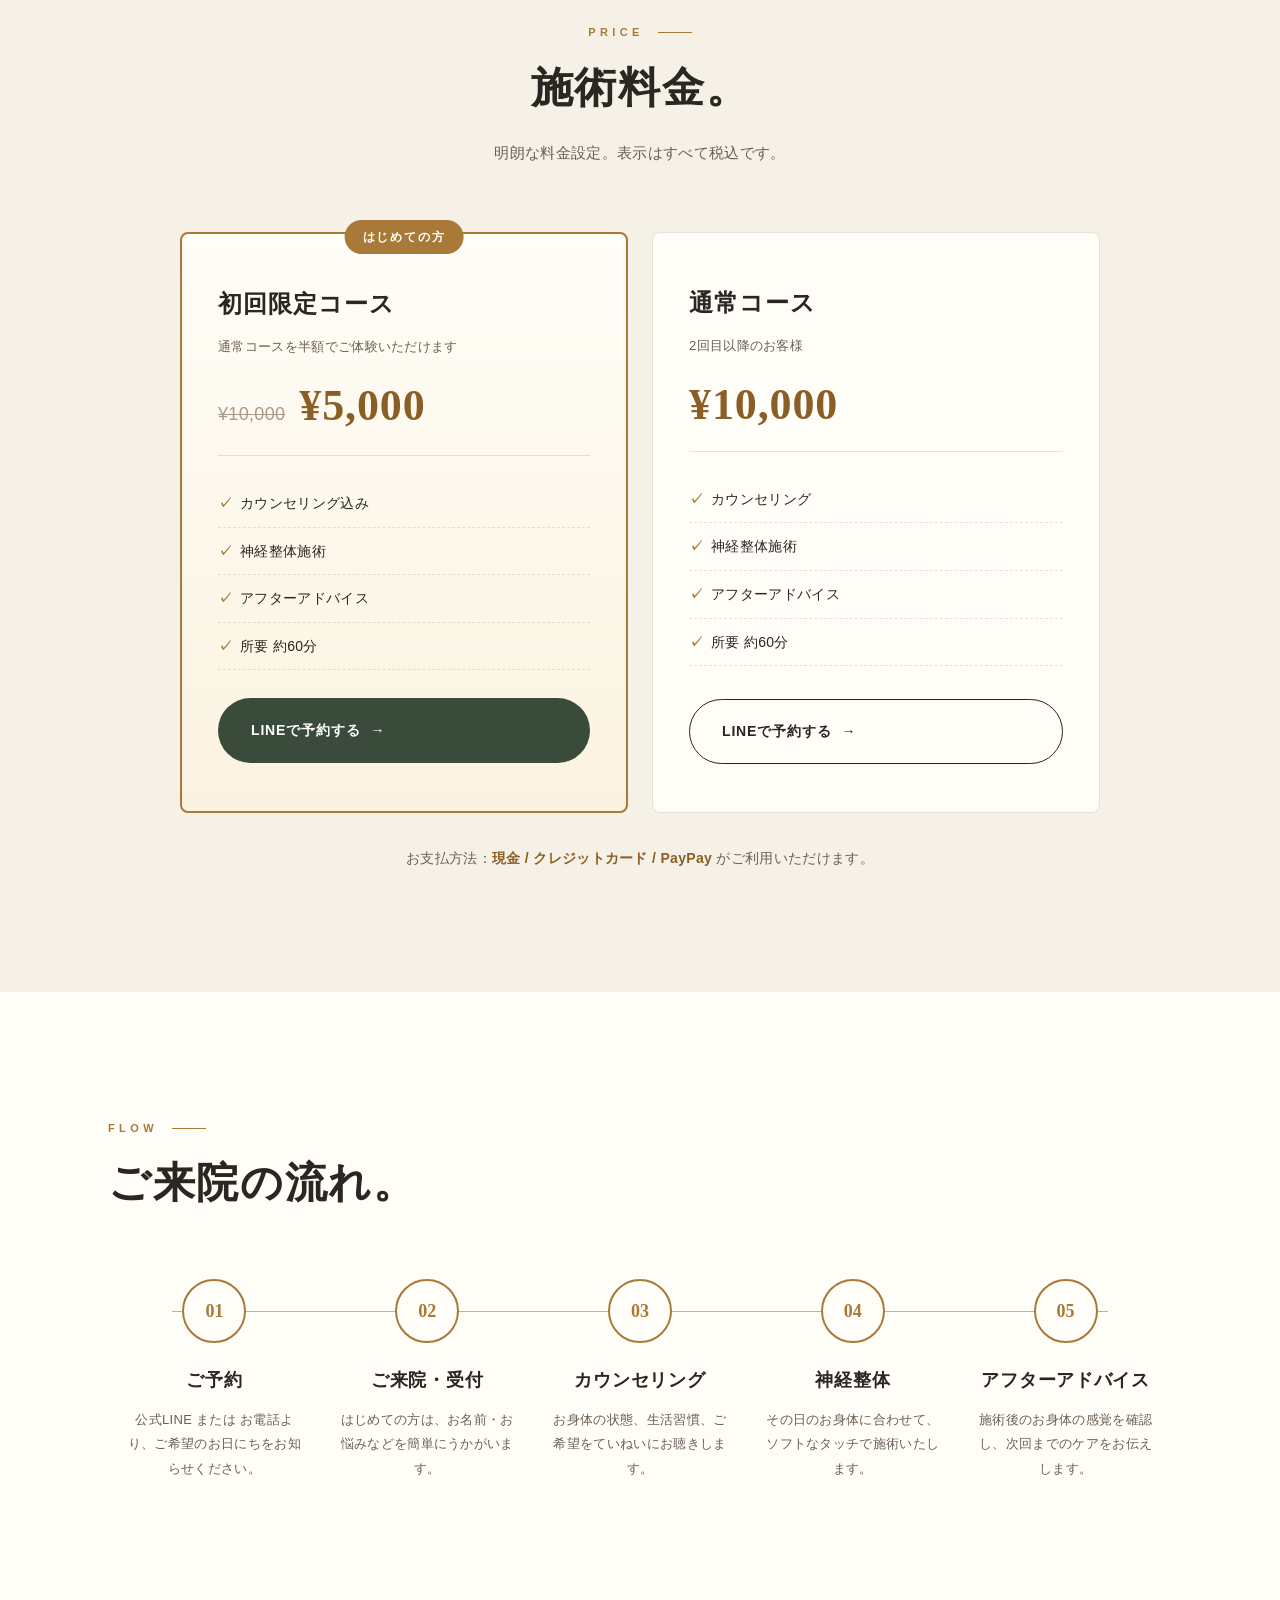
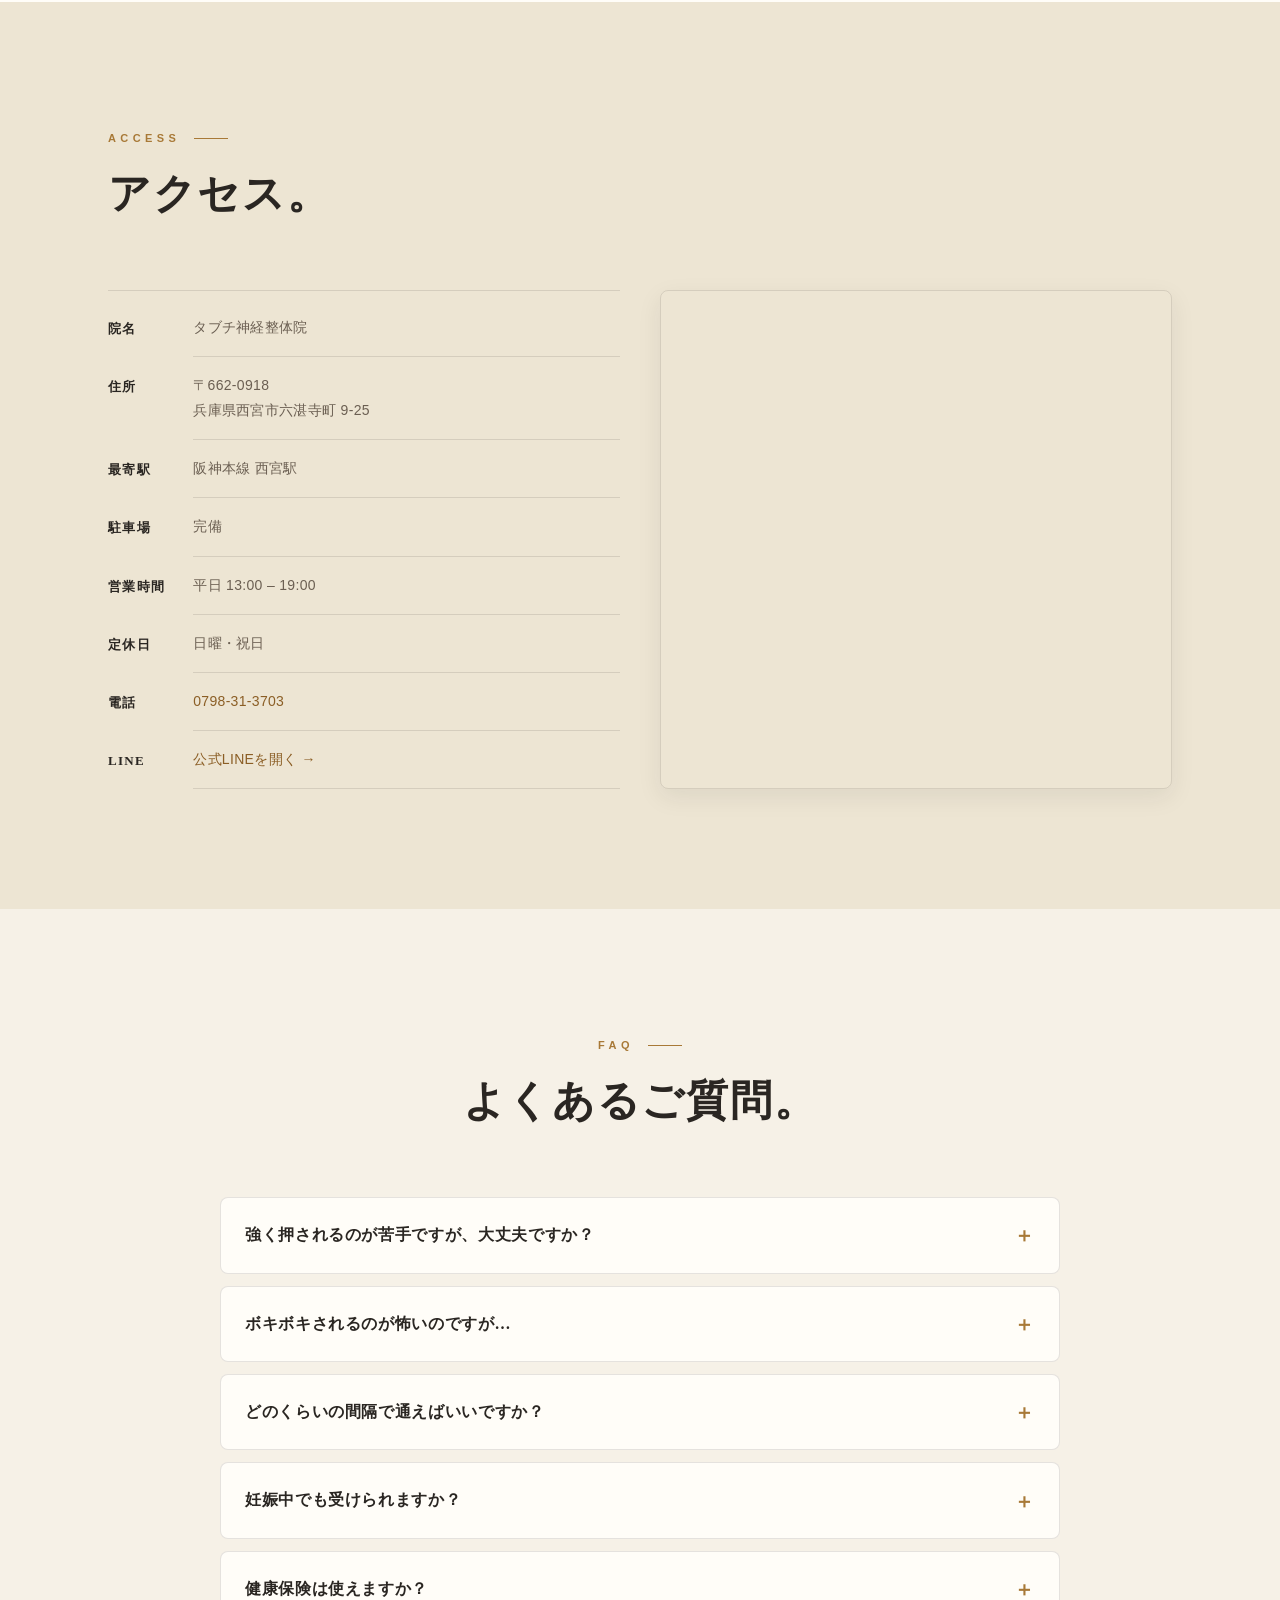
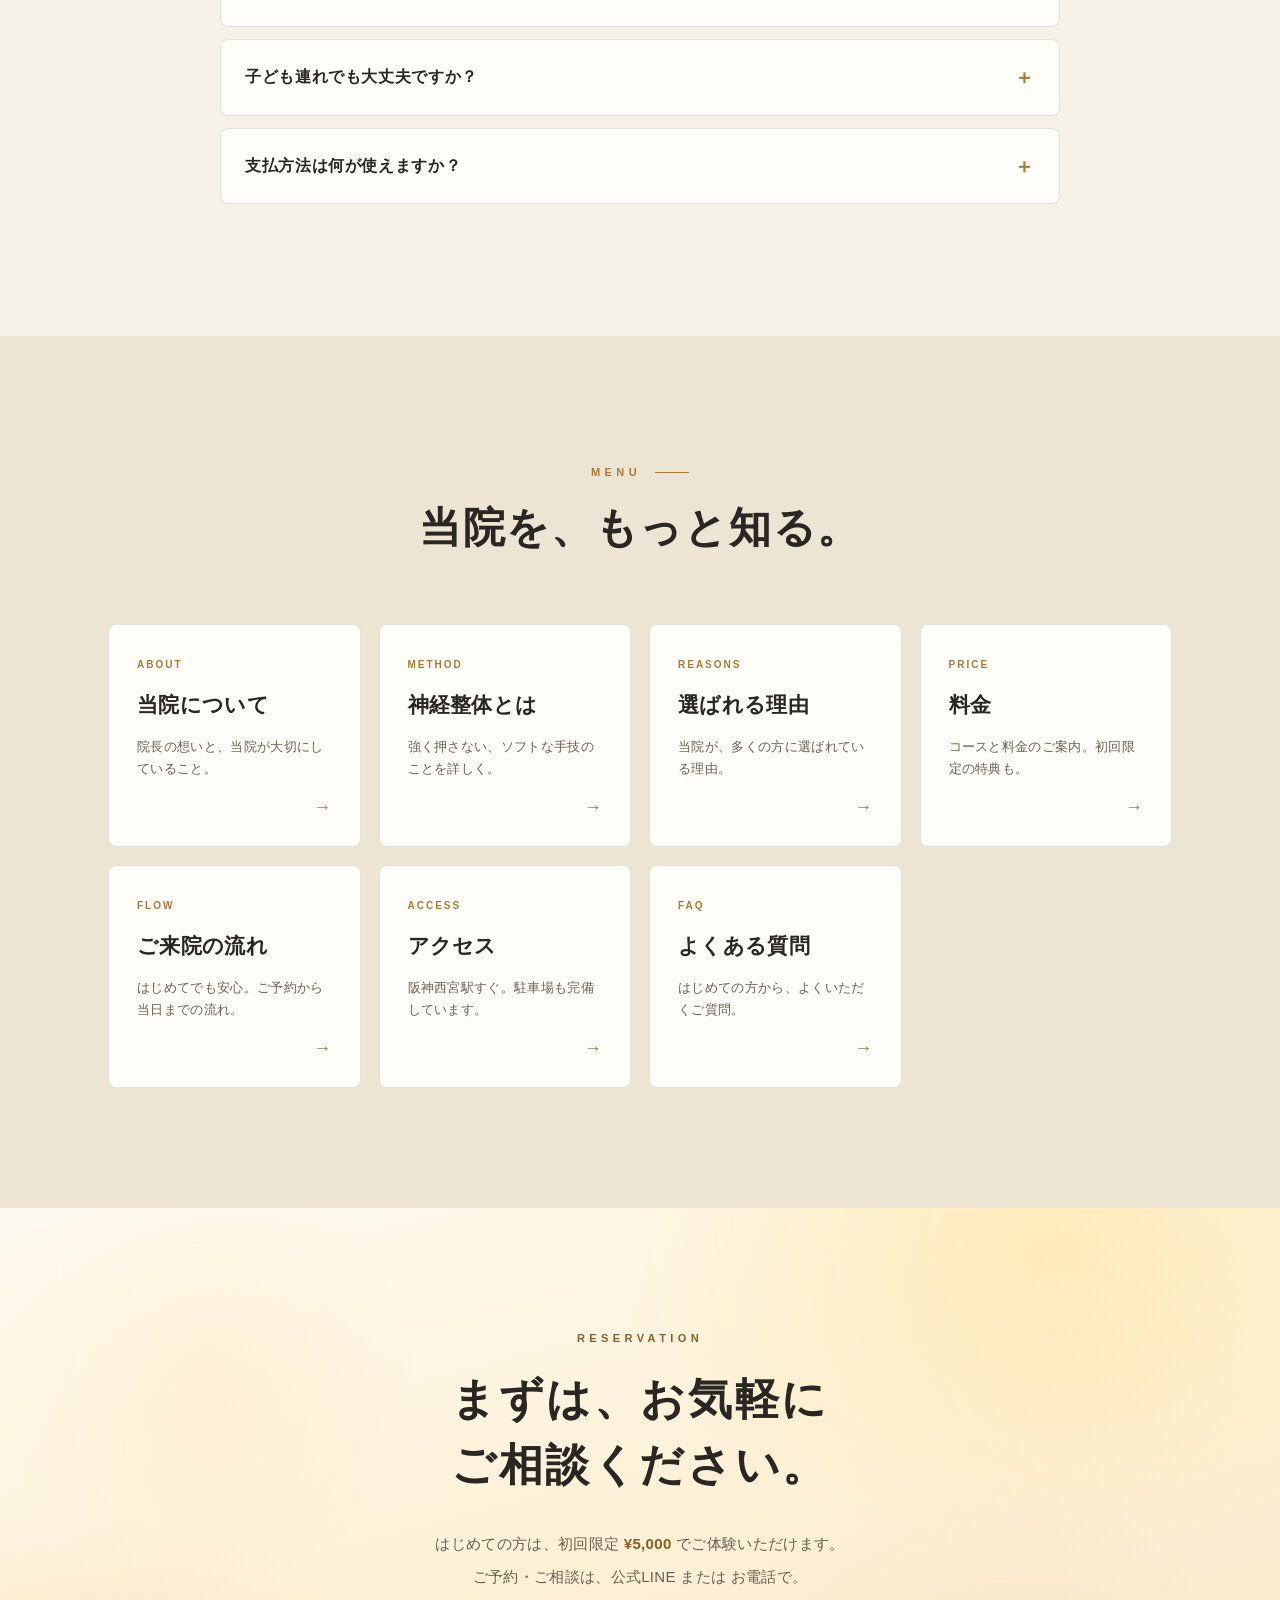
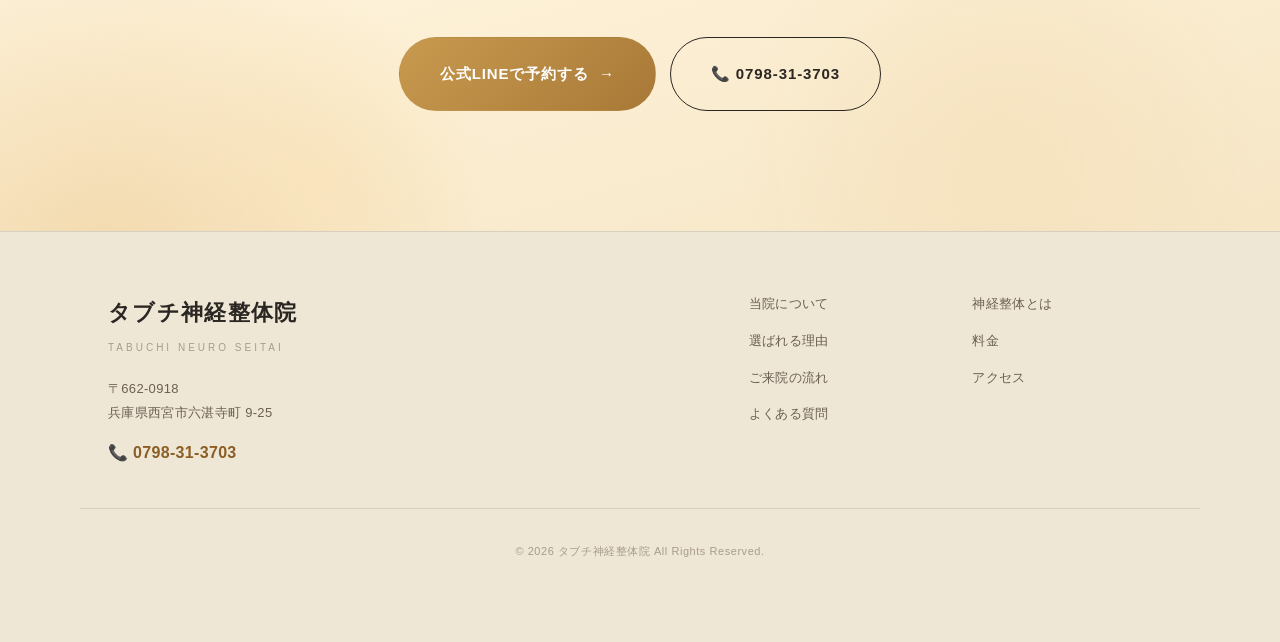
==== commit f8349e55: "Add files via upload" ====
--- a/index.html
+++ b/index.html
@@ -155,6 +155,185 @@
     </div>
   </section>
 
+  <!-- ABOUT（当院について） -->
+  <section class="about" id="about">
+    <div class="container about-inner">
+      <figure class="ph ph-4x5 about-photo reveal" data-label="院内写真&#10;（images/about-clinic.jpg）">
+        <img src="images/about-clinic.jpg" alt="タブチ神経整体院の院内" onerror="this.closest('.ph').classList.add('is-empty')">
+      </figure>
+      <div class="about-body">
+        <p class="sec-en reveal">ABOUT</p>
+        <h2 class="sec-title reveal">西宮で唯一の、<br>神経整体院。</h2>
+        <p class="about-lead reveal">タブチ神経整体院は、2019年に兵庫県西宮市に開業した<strong>神経整体専門</strong>の整体院です。</p>
+        <p class="about-text reveal">一般的な整体やマッサージのように、強く押したり、ボキボキと骨を鳴らすことはいたしません。指先のソフトなタッチで、身体の奥に眠っている<strong>神経</strong>に働きかけ、あなたが本来持っている力を呼び覚ましていきます。</p>
+        <p class="about-text reveal">「強い刺激が苦手な方」「他院で満足できなかった方」「丁寧に向き合ってほしい方」に、選んでいただいています。</p>
+        <a href="about.html" class="btn btn-ghost reveal" style="margin-top:28px">当院について、詳しく <span class="arrow" aria-hidden="true">→</span></a>
+      </div>
+    </div>
+  </section>
+
+  <!-- REASONS（選ばれる理由） -->
+  <section class="reasons" id="reasons">
+    <div class="container">
+      <header class="section-head reveal">
+        <p class="sec-en">REASONS</p>
+        <h2 class="sec-title">選ばれる、<br>4つの理由。</h2>
+      </header>
+      <div class="reason-list">
+        <article class="reason-card reveal"><div class="r-num">REASON / 01</div><h3>独自の「神経整体」技術</h3><p>骨や筋肉ではなく神経に働きかける独自技術。ソフトなタッチで、奥深くまでアプローチします。</p></article>
+        <article class="reason-card reveal"><div class="r-num">REASON / 02</div><h3>強い刺激が苦手な方も安心</h3><p>強く押す・ボキボキする施術は一切いたしません。痛みに敏感な方、ご高齢の方、お子さまにも対応できます。</p></article>
+        <article class="reason-card reveal"><div class="r-num">REASON / 03</div><h3>阪神西宮駅すぐ／駐車場完備</h3><p>電車でも、お車でも通いやすい立地。仕事帰りや、お買い物ついでにも立ち寄りやすい環境です。</p></article>
+        <article class="reason-card reveal"><div class="r-num">REASON / 04</div><h3>2019年開業／確かな実績</h3><p>2019年の開業以来、地域のみなさまに支えていただいています。じっくりと向き合う施術が、私たちの誇りです。</p></article>
+      </div>
+    </div>
+  </section>
+
+  <!-- PRICE（料金） -->
+  <section class="price" id="price">
+    <div class="container">
+      <header class="section-head center reveal">
+        <p class="sec-en">PRICE</p>
+        <h2 class="sec-title">施術料金。</h2>
+        <p class="sec-lead">明朗な料金設定。表示はすべて税込です。</p>
+      </header>
+      <div class="price-grid">
+        <article class="price-card highlight reveal">
+          <p class="p-badge">はじめての方</p>
+          <h3>初回限定コース</h3>
+          <p class="p-desc">通常コースを半額でご体験いただけます</p>
+          <p class="p-amount"><span class="p-was">¥10,000</span><span class="p-now">¥5,000</span></p>
+          <ul><li>カウンセリング込み</li><li>神経整体施術</li><li>アフターアドバイス</li><li>所要 約60分</li></ul>
+          <a href="https://lin.ee/Or1Urb0" class="btn btn-primary" target="_blank" rel="noopener">LINEで予約する <span class="arrow" aria-hidden="true">→</span></a>
+        </article>
+        <article class="price-card reveal">
+          <h3>通常コース</h3>
+          <p class="p-desc">2回目以降のお客様</p>
+          <p class="p-amount"><span class="p-now">¥10,000</span></p>
+          <ul><li>カウンセリング</li><li>神経整体施術</li><li>アフターアドバイス</li><li>所要 約60分</li></ul>
+          <a href="https://lin.ee/Or1Urb0" class="btn btn-ghost" target="_blank" rel="noopener">LINEで予約する <span class="arrow" aria-hidden="true">→</span></a>
+        </article>
+      </div>
+      <p class="price-note reveal">お支払方法：<strong>現金 / クレジットカード / PayPay</strong> がご利用いただけます。</p>
+    </div>
+  </section>
+
+  <!-- FLOW（ご来院の流れ） -->
+  <section class="flow" id="flow">
+    <div class="container">
+      <header class="section-head reveal">
+        <p class="sec-en">FLOW</p>
+        <h2 class="sec-title">ご来院の流れ。</h2>
+      </header>
+      <ol class="flow-list">
+        <li class="reveal"><span class="f-num">01</span><h3>ご予約</h3><p>公式LINE または お電話より、ご希望のお日にちをお知らせください。</p></li>
+        <li class="reveal"><span class="f-num">02</span><h3>ご来院・受付</h3><p>はじめての方は、お名前・お悩みなどを簡単にうかがいます。</p></li>
+        <li class="reveal"><span class="f-num">03</span><h3>カウンセリング</h3><p>お身体の状態、生活習慣、ご希望をていねいにお聴きします。</p></li>
+        <li class="reveal"><span class="f-num">04</span><h3>神経整体</h3><p>その日のお身体に合わせて、ソフトなタッチで施術いたします。</p></li>
+        <li class="reveal"><span class="f-num">05</span><h3>アフターアドバイス</h3><p>施術後のお身体の感覚を確認し、次回までのケアをお伝えします。</p></li>
+      </ol>
+    </div>
+  </section>
+
+  <!-- ACCESS（アクセス） -->
+  <section class="access" id="access">
+    <div class="container">
+      <header class="section-head reveal">
+        <p class="sec-en">ACCESS</p>
+        <h2 class="sec-title">アクセス。</h2>
+      </header>
+      <div class="access-grid">
+        <div class="access-info reveal">
+          <dl>
+            <dt>院名</dt><dd>タブチ神経整体院</dd>
+            <dt>住所</dt><dd>〒662-0918<br>兵庫県西宮市六湛寺町 9-25</dd>
+            <dt>最寄駅</dt><dd>阪神本線 西宮駅</dd>
+            <dt>駐車場</dt><dd>完備</dd>
+            <dt>営業時間</dt><dd>平日 13:00 – 19:00</dd>
+            <dt>定休日</dt><dd>日曜・祝日</dd>
+            <dt>電話</dt><dd><a href="tel:0798-31-3703">0798-31-3703</a></dd>
+            <dt>LINE</dt><dd><a href="https://lin.ee/Or1Urb0" target="_blank" rel="noopener">公式LINEを開く →</a></dd>
+          </dl>
+        </div>
+        <div class="access-map reveal">
+          <iframe src="https://www.google.com/maps?q=%E5%85%B5%E5%BA%AB%E7%9C%8C%E8%A5%BF%E5%AE%AE%E5%B8%82%E5%85%AD%E6%B9%9B%E5%AF%BA%E7%94%BA9-25&output=embed" width="100%" height="360" style="border:0;" allowfullscreen="" loading="lazy" referrerpolicy="no-referrer-when-downgrade" title="タブチ神経整体院 地図"></iframe>
+        </div>
+      </div>
+    </div>
+  </section>
+
+  <!-- FAQ（よくある質問） -->
+  <section class="faq" id="faq">
+    <div class="container">
+      <header class="section-head center reveal">
+        <p class="sec-en">FAQ</p>
+        <h2 class="sec-title">よくあるご質問。</h2>
+      </header>
+      <div class="faq-list">
+        <details class="faq-item reveal"><summary>強く押されるのが苦手ですが、大丈夫ですか？</summary><p>はい、ご安心ください。当院の神経整体は、ソフトなタッチでおこないます。強い圧は一切加えませんので、痛みに敏感な方こそ向いている施術です。</p></details>
+        <details class="faq-item reveal"><summary>ボキボキされるのが怖いのですが…</summary><p>関節を鳴らすような矯正は一切いたしません。お子さま・ご高齢の方でも、安心して受けていただけます。</p></details>
+        <details class="faq-item reveal"><summary>どのくらいの間隔で通えばいいですか？</summary><p>お身体の状態によって、最適な間隔は異なります。初回のカウンセリング時に、お一人ずつご案内いたします。</p></details>
+        <details class="faq-item reveal"><summary>妊娠中でも受けられますか？</summary><p>お身体の状況により対応が異なります。ご予約前に、LINE またはお電話で一度ご相談ください。</p></details>
+        <details class="faq-item reveal"><summary>健康保険は使えますか？</summary><p>当院は自由施術となりますため、健康保険はご利用いただけません。あらかじめご了承ください。</p></details>
+        <details class="faq-item reveal"><summary>子ども連れでも大丈夫ですか？</summary><p>事前にお知らせいただけましたら、できる限り対応いたします。ご予約時にご相談ください。</p></details>
+        <details class="faq-item reveal"><summary>支払方法は何が使えますか？</summary><p>現金・クレジットカード・PayPay がご利用いただけます。</p></details>
+      </div>
+    </div>
+  </section>
+
+  <!-- MENU / SITE GUIDE -->
+  <section class="guide" id="guide">
+    <div class="container">
+      <header class="section-head center reveal">
+        <p class="sec-en">MENU</p>
+        <h2 class="sec-title">当院を、もっと知る。</h2>
+      </header>
+      <div class="guide-grid">
+        <a class="guide-card reveal" href="about.html">
+          <span class="g-en">ABOUT</span>
+          <span class="g-title">当院について</span>
+          <span class="g-desc">院長の想いと、当院が大切にしていること。</span>
+          <span class="g-arrow" aria-hidden="true">→</span>
+        </a>
+        <a class="guide-card reveal" href="method.html">
+          <span class="g-en">METHOD</span>
+          <span class="g-title">神経整体とは</span>
+          <span class="g-desc">強く押さない、ソフトな手技のことを詳しく。</span>
+          <span class="g-arrow" aria-hidden="true">→</span>
+        </a>
+        <a class="guide-card reveal" href="reasons.html">
+          <span class="g-en">REASONS</span>
+          <span class="g-title">選ばれる理由</span>
+          <span class="g-desc">当院が、多くの方に選ばれている理由。</span>
+          <span class="g-arrow" aria-hidden="true">→</span>
+        </a>
+        <a class="guide-card reveal" href="price.html">
+          <span class="g-en">PRICE</span>
+          <span class="g-title">料金</span>
+          <span class="g-desc">コースと料金のご案内。初回限定の特典も。</span>
+          <span class="g-arrow" aria-hidden="true">→</span>
+        </a>
+        <a class="guide-card reveal" href="flow.html">
+          <span class="g-en">FLOW</span>
+          <span class="g-title">ご来院の流れ</span>
+          <span class="g-desc">はじめてでも安心。ご予約から当日までの流れ。</span>
+          <span class="g-arrow" aria-hidden="true">→</span>
+        </a>
+        <a class="guide-card reveal" href="access.html">
+          <span class="g-en">ACCESS</span>
+          <span class="g-title">アクセス</span>
+          <span class="g-desc">阪神西宮駅すぐ。駐車場も完備しています。</span>
+          <span class="g-arrow" aria-hidden="true">→</span>
+        </a>
+        <a class="guide-card reveal" href="faq.html">
+          <span class="g-en">FAQ</span>
+          <span class="g-title">よくある質問</span>
+          <span class="g-desc">はじめての方から、よくいただくご質問。</span>
+          <span class="g-arrow" aria-hidden="true">→</span>
+        </a>
+      </div>
+    </div>
+  </section>
+
   <!-- CTA -->
   <section class="cta" id="contact">
     <div class="cta-media" aria-hidden="true"></div>
--- a/style.css
+++ b/style.css
@@ -545,6 +545,41 @@
 .voice-disclaimer{
   margin-top:32px;text-align:center;font-size:11px;
   color:var(--c-text-soft);letter-spacing:.05em;
+}
+
+/* ===========================================================
+   GUIDE / MENU（トップから各ページへの誘導）
+   =========================================================== */
+.guide{background:var(--c-bg-soft)}
+.guide-grid{
+  display:grid;grid-template-columns:repeat(auto-fill,minmax(248px,1fr));gap:18px;
+}
+.guide-card{
+  display:flex;flex-direction:column;
+  background:var(--c-bg-white);border:1px solid var(--c-line);border-radius:8px;
+  padding:30px 28px;text-decoration:none;color:inherit;position:relative;overflow:hidden;
+  transition:transform .4s var(--ease),box-shadow .4s var(--ease),border-color .4s var(--ease);
+}
+.guide-card::before{
+  content:"";position:absolute;left:0;top:0;bottom:0;width:3px;
+  background:var(--c-accent);transform:scaleY(0);transform-origin:top;
+  transition:transform .4s var(--ease);
+}
+.guide-card:hover{
+  transform:translateY(-6px);box-shadow:0 16px 34px rgba(42,38,34,.12);
+  border-color:var(--c-accent-light);
+}
+.guide-card:hover::before{transform:scaleY(1)}
+.g-en{font-size:10px;letter-spacing:.2em;color:var(--c-accent);font-weight:700;margin-bottom:12px}
+.g-title{font-family:var(--font-mincho);font-size:21px;font-weight:600;color:var(--c-text);margin-bottom:10px}
+.g-desc{font-size:13px;line-height:1.7;color:var(--c-text-muted);flex:1}
+.g-arrow{margin-top:18px;align-self:flex-end;color:var(--c-accent);font-size:18px;line-height:1;transition:transform .3s var(--ease)}
+.guide-card:hover .g-arrow{transform:translateX(5px)}
+@media (max-width:720px){
+  .guide-grid{grid-template-columns:1fr 1fr;gap:12px}
+  .guide-card{padding:22px 18px}
+  .g-title{font-size:18px}
+  .g-desc{font-size:12px}
 }
 
 /* ===========================================================
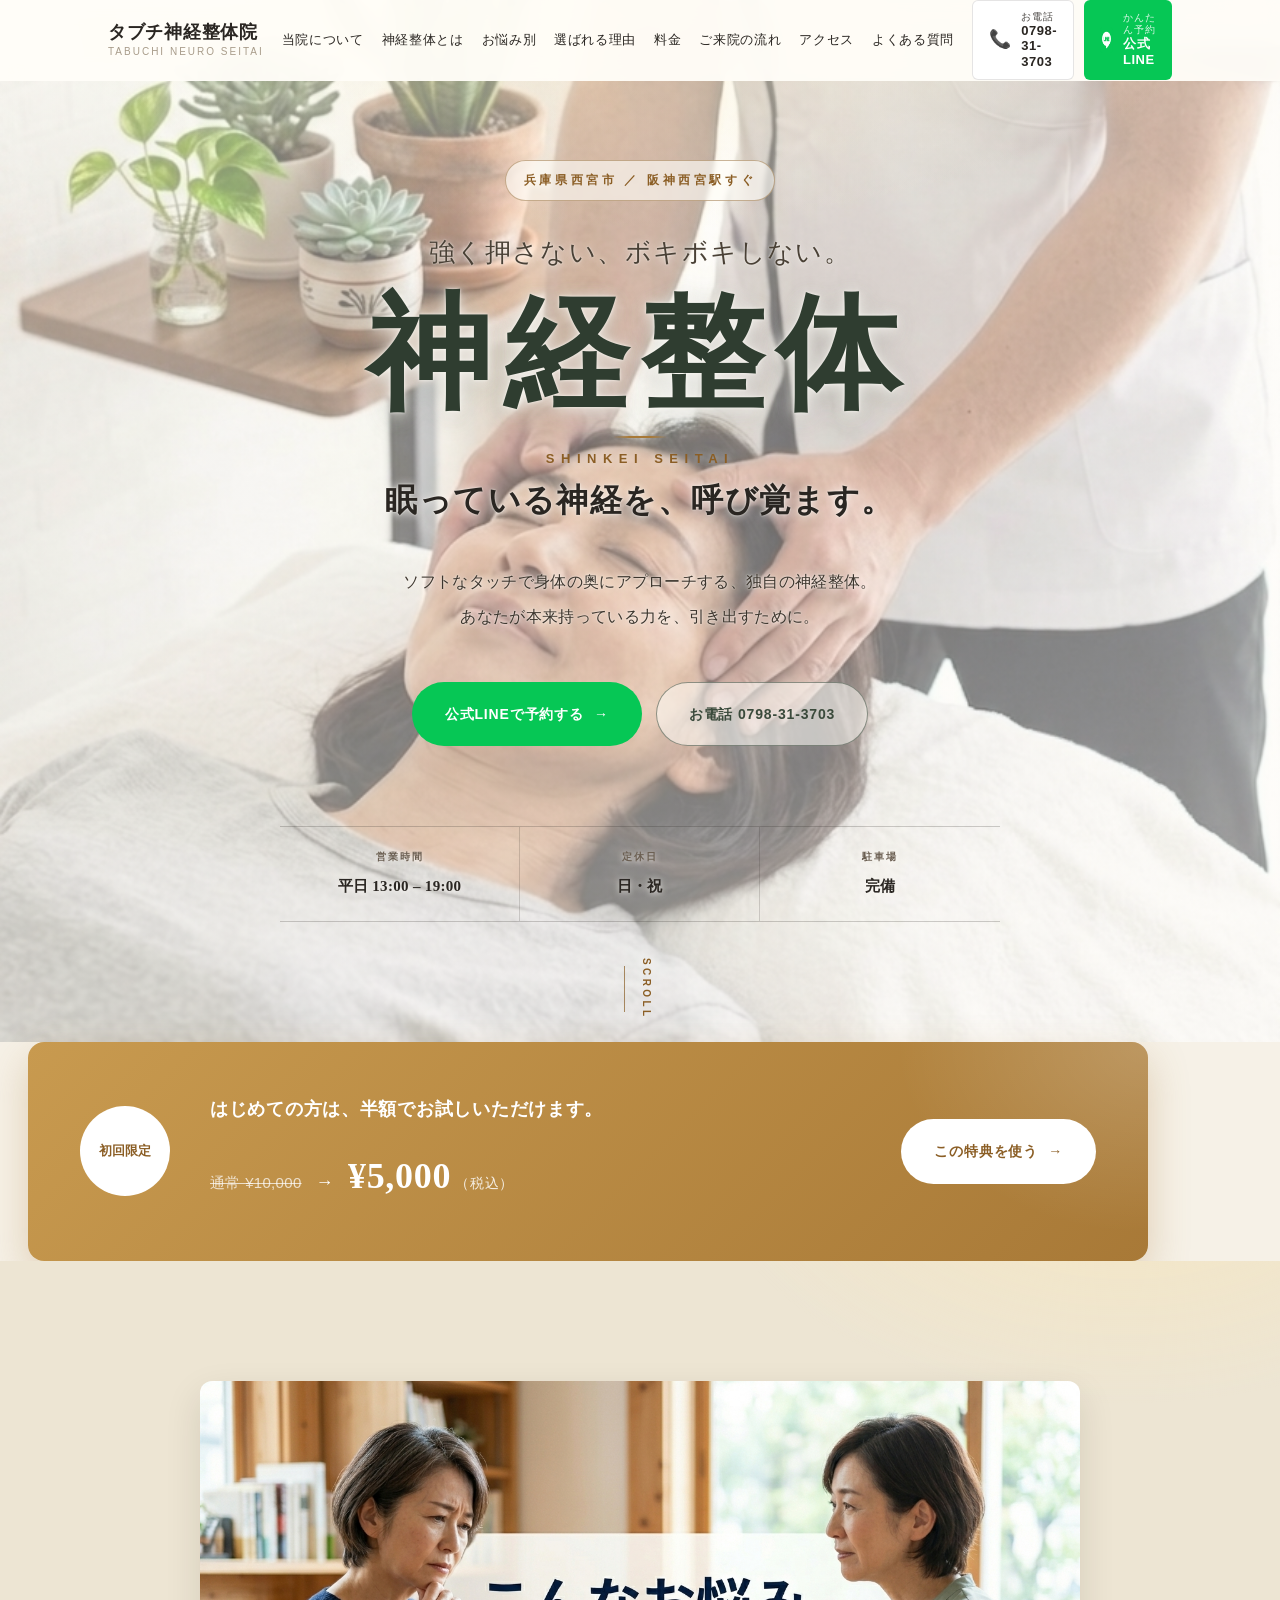
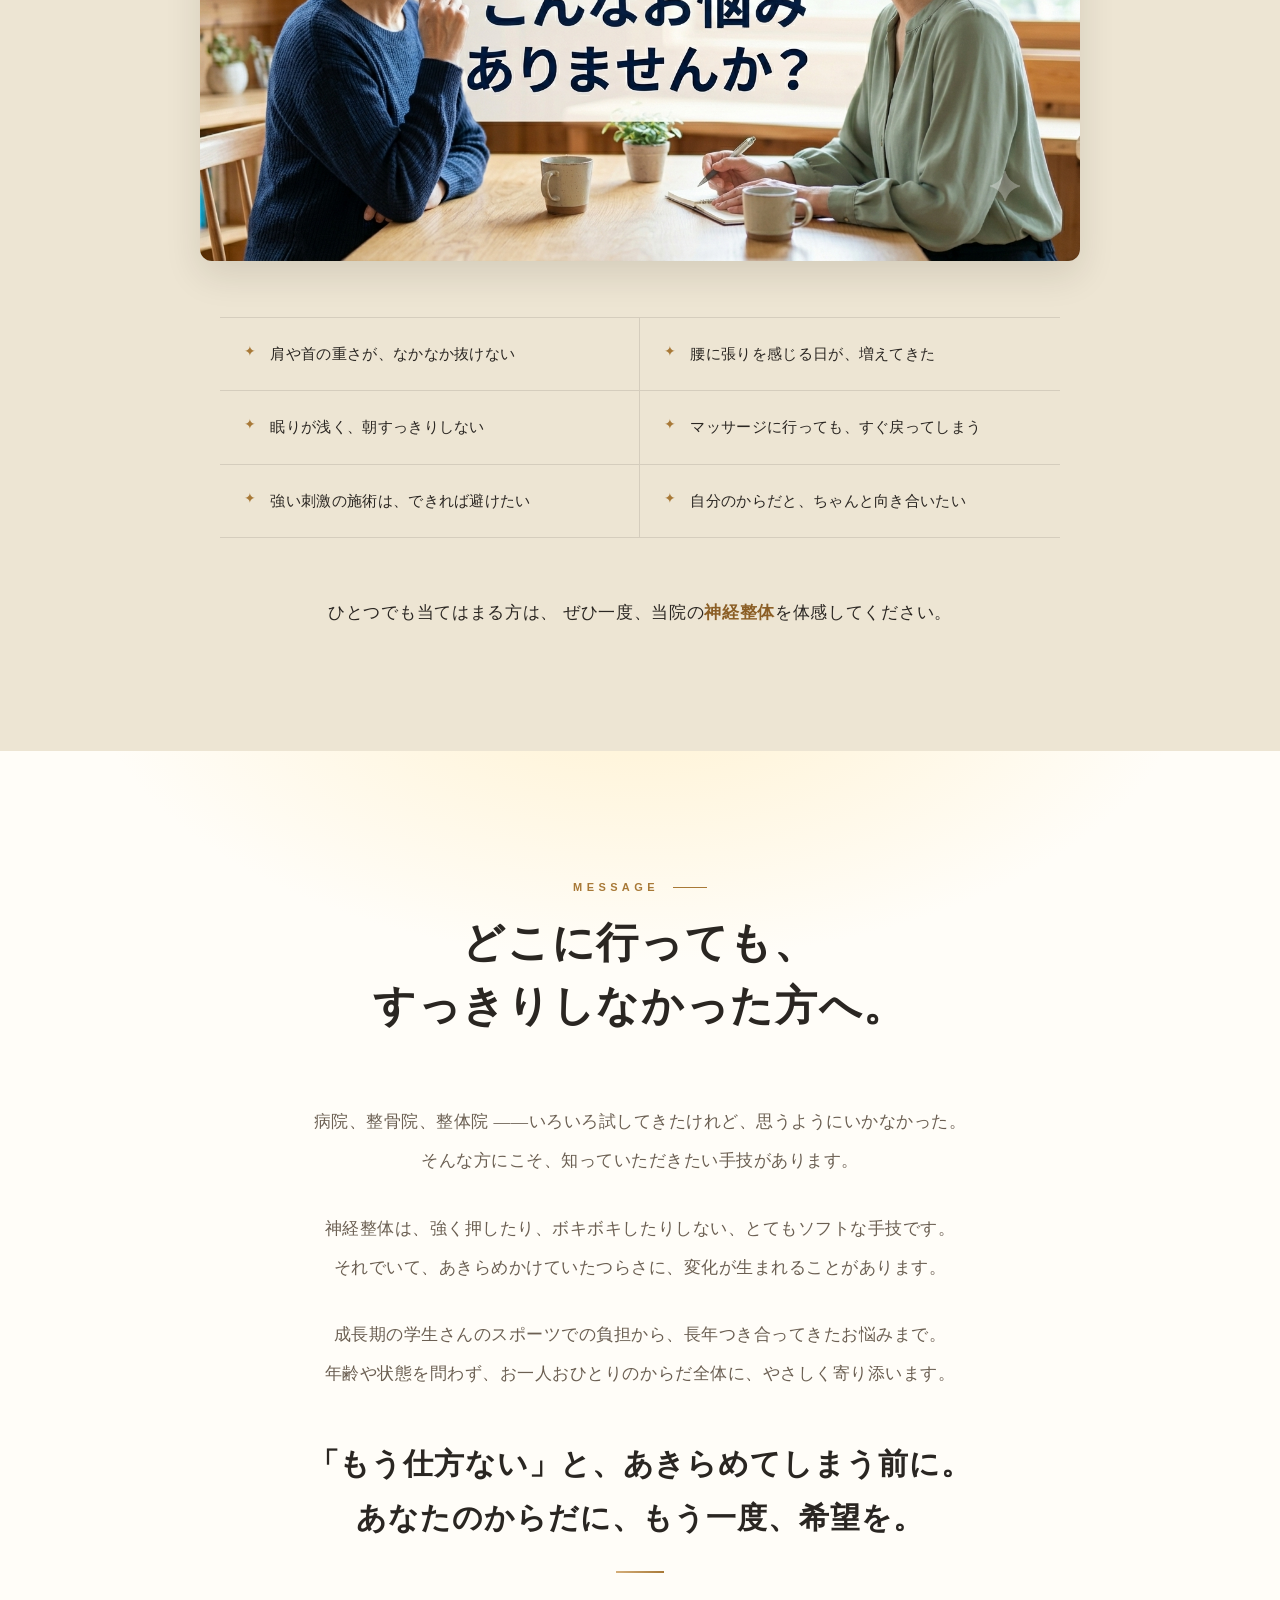
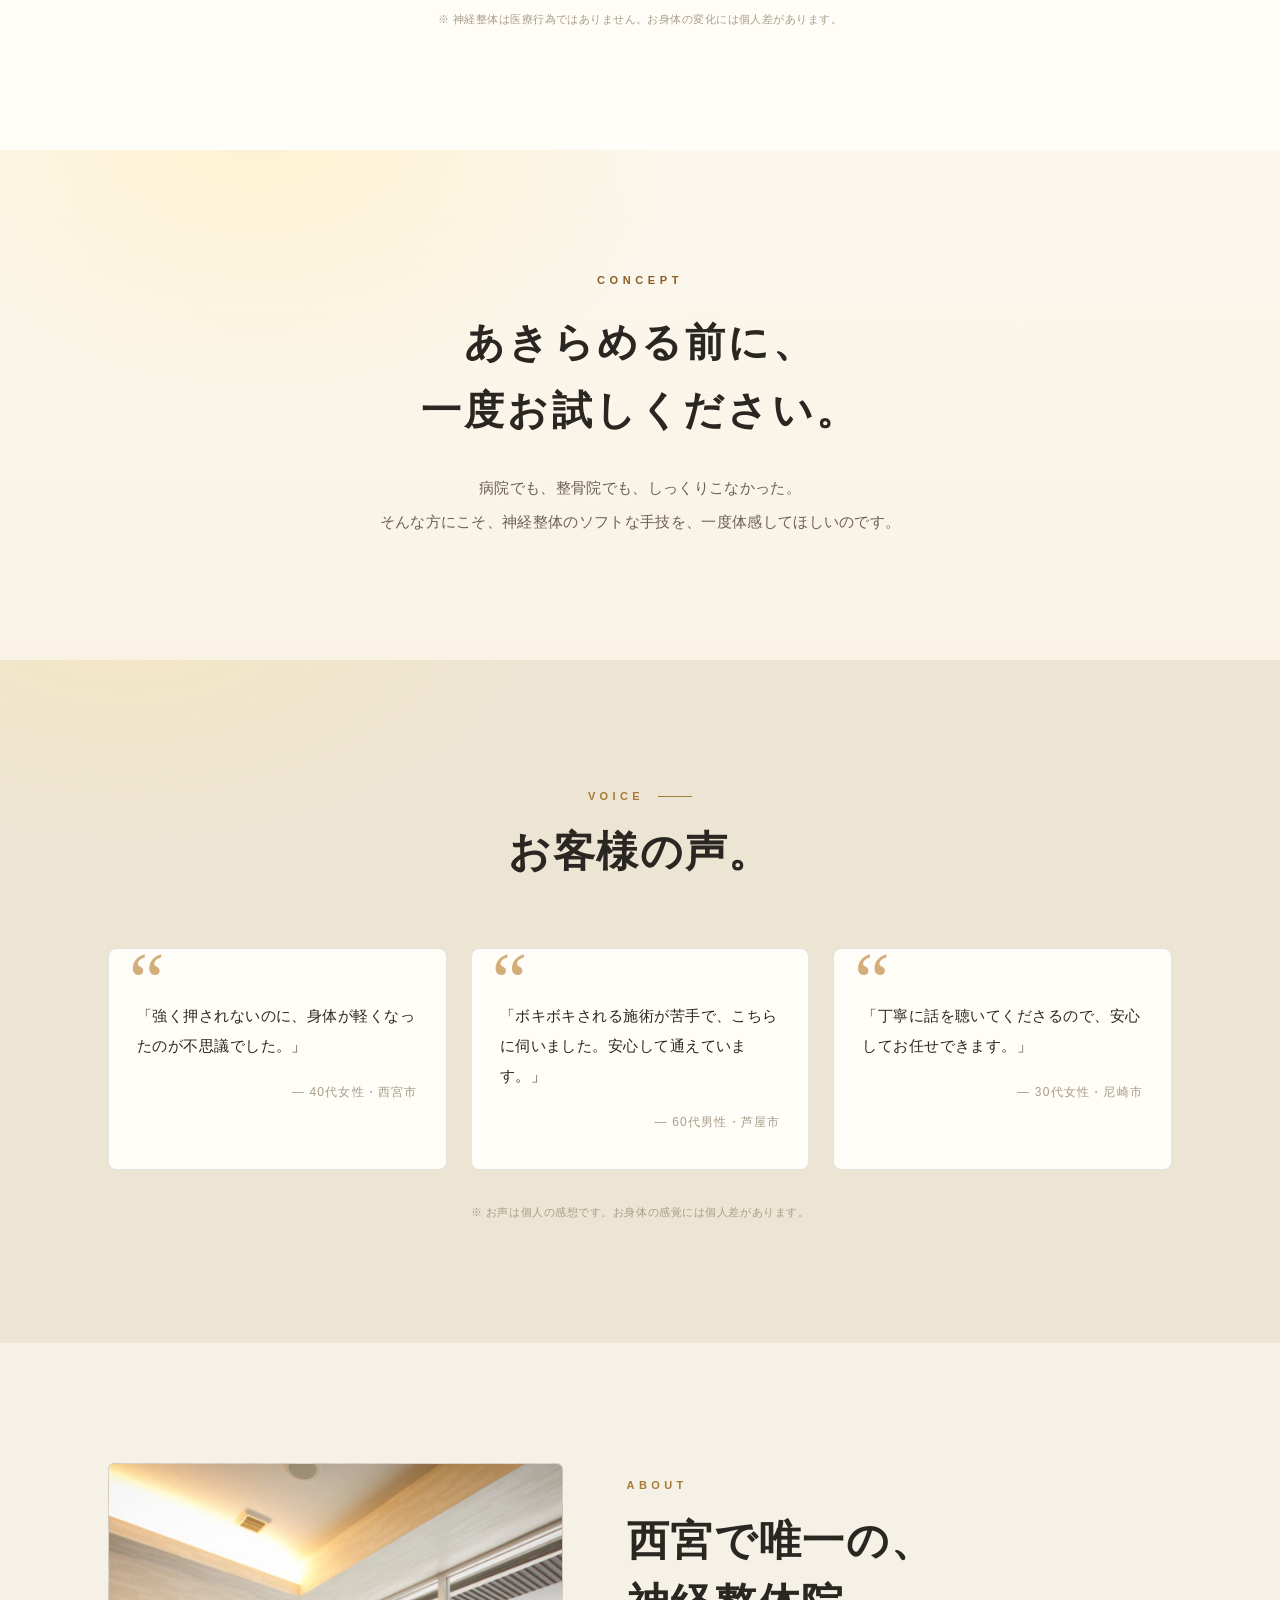
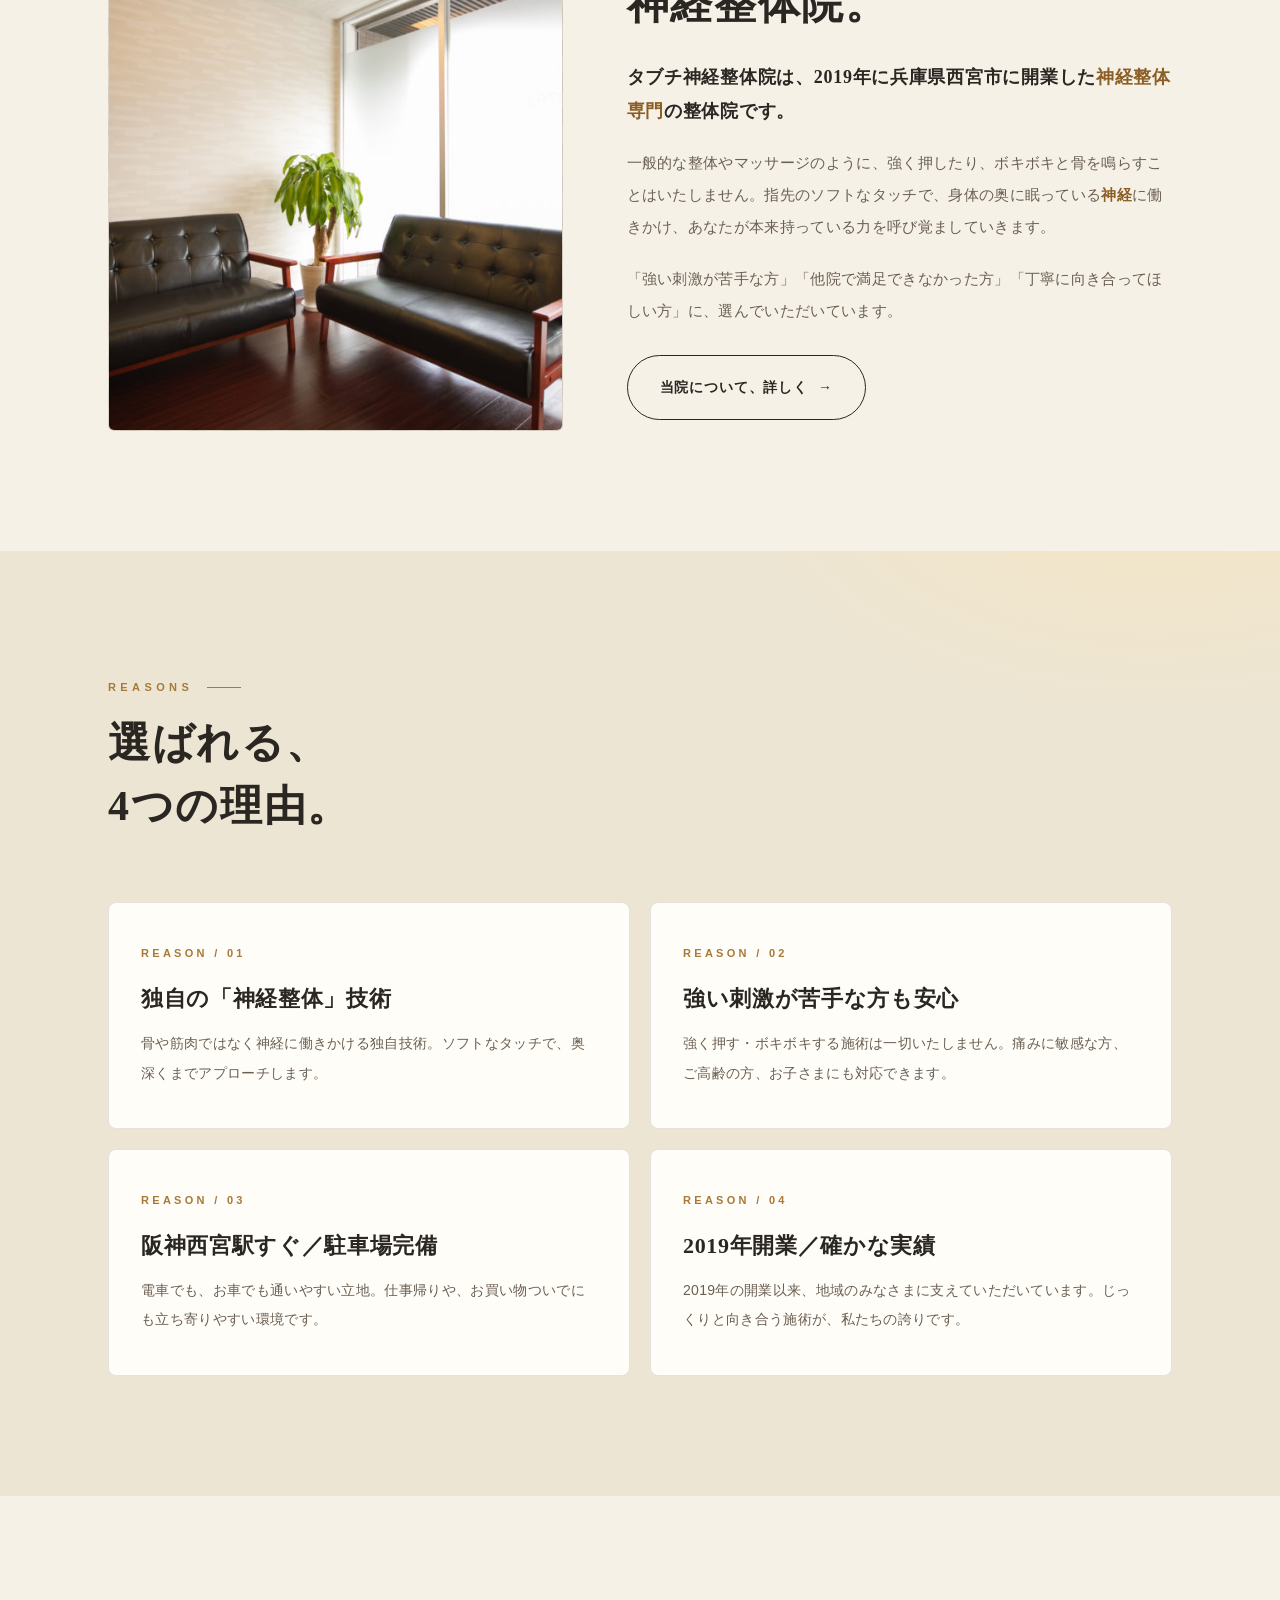
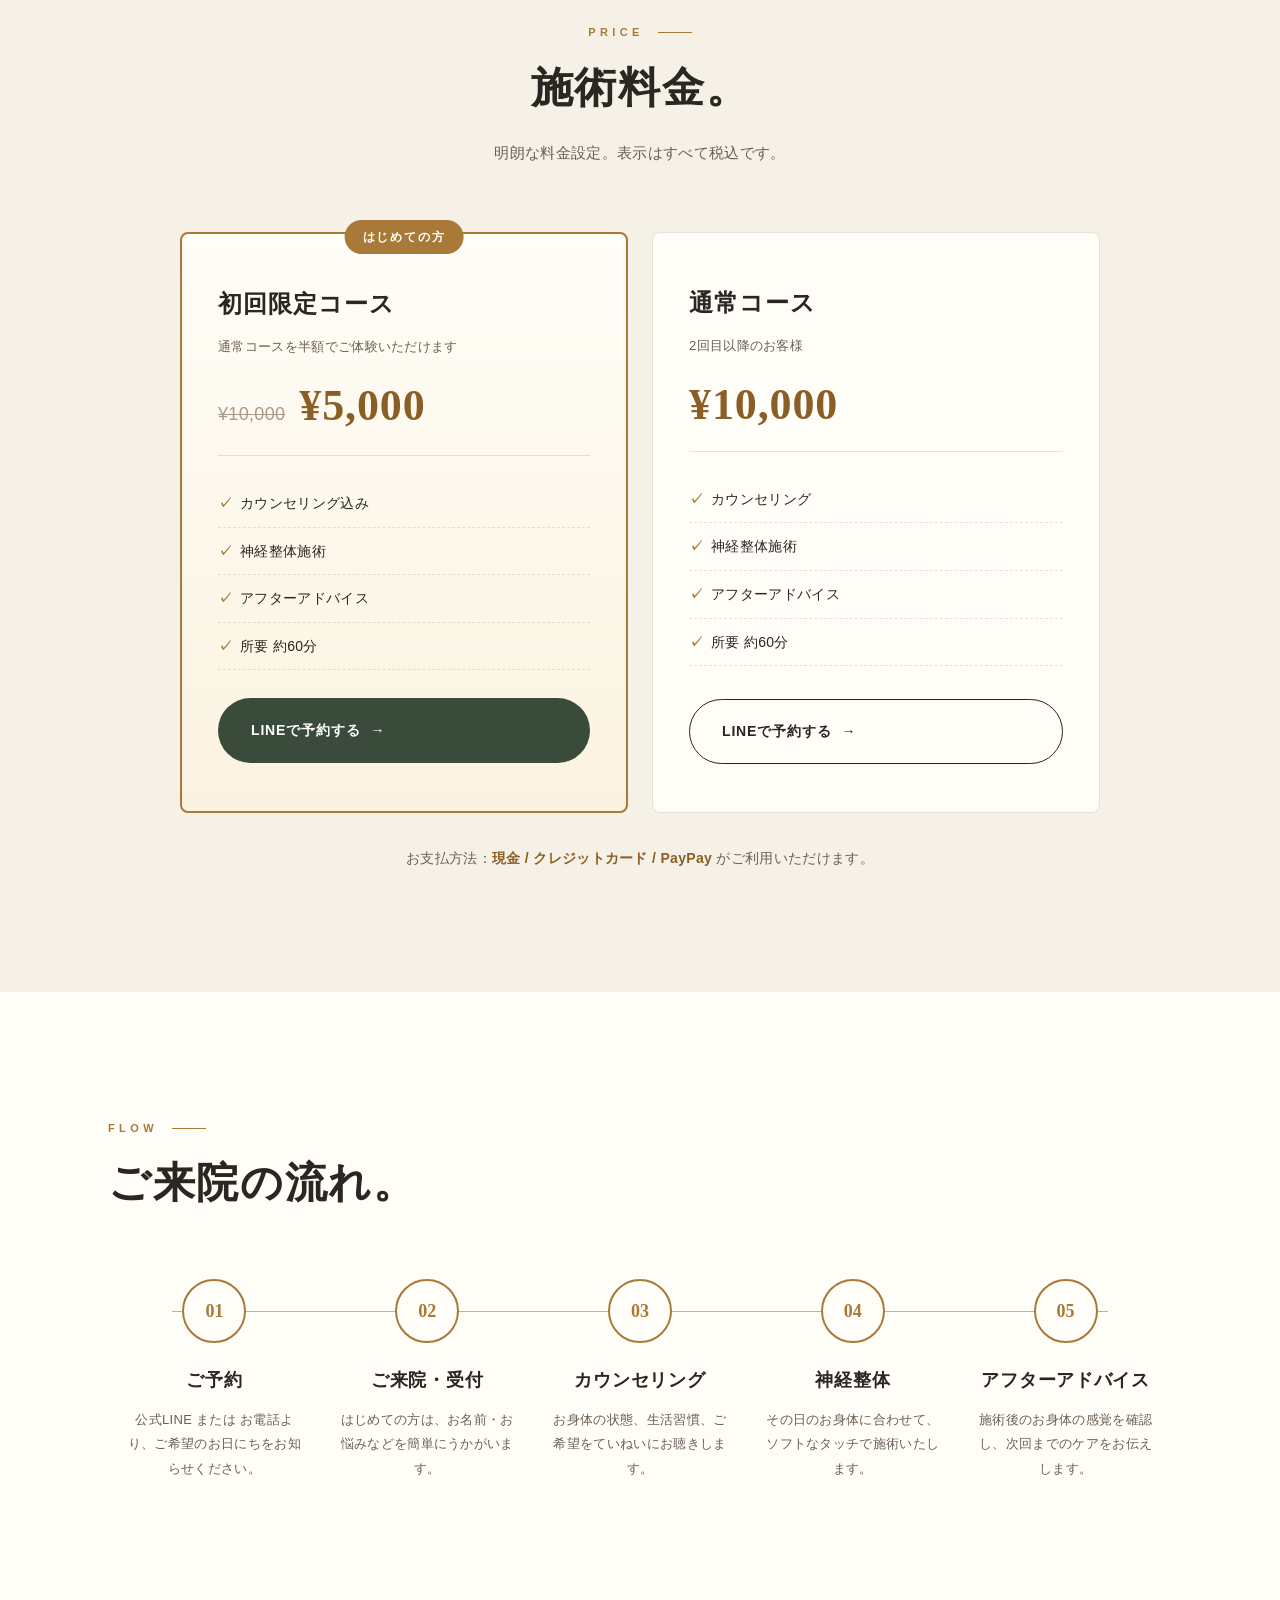
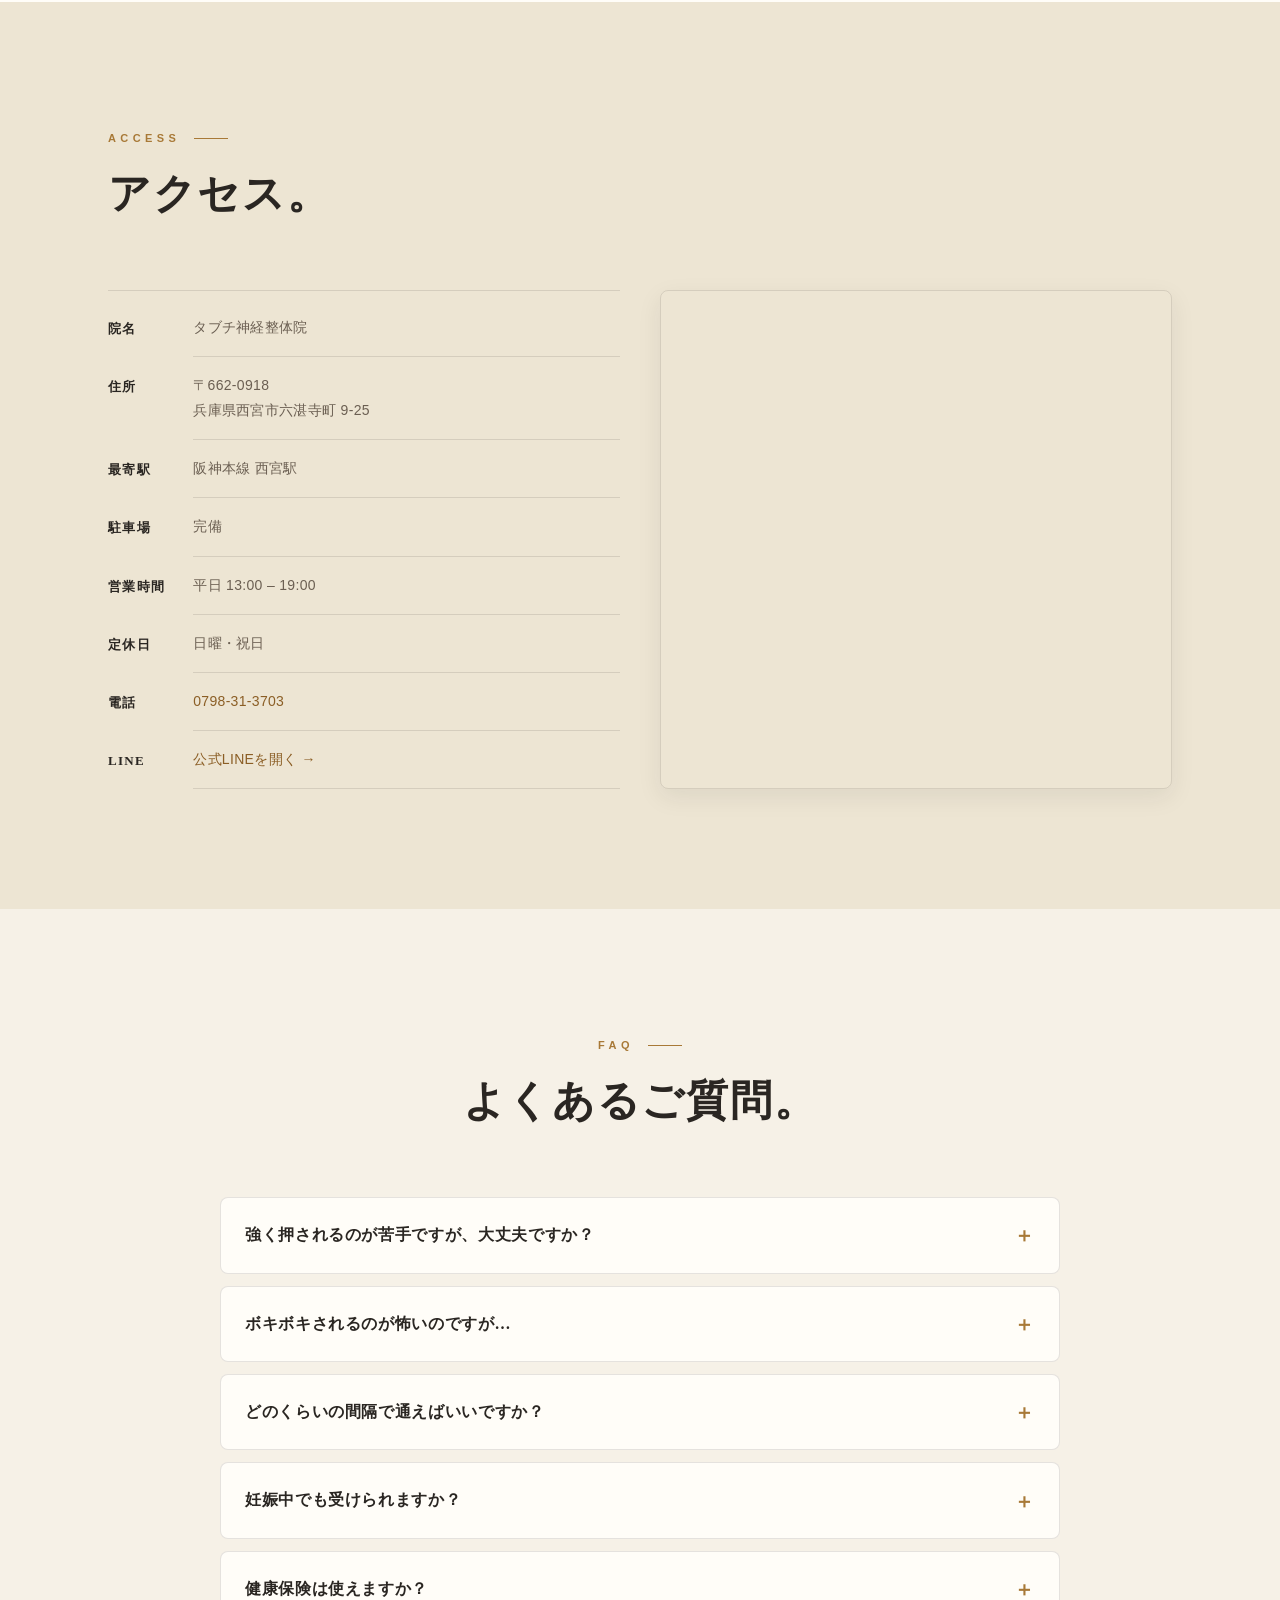
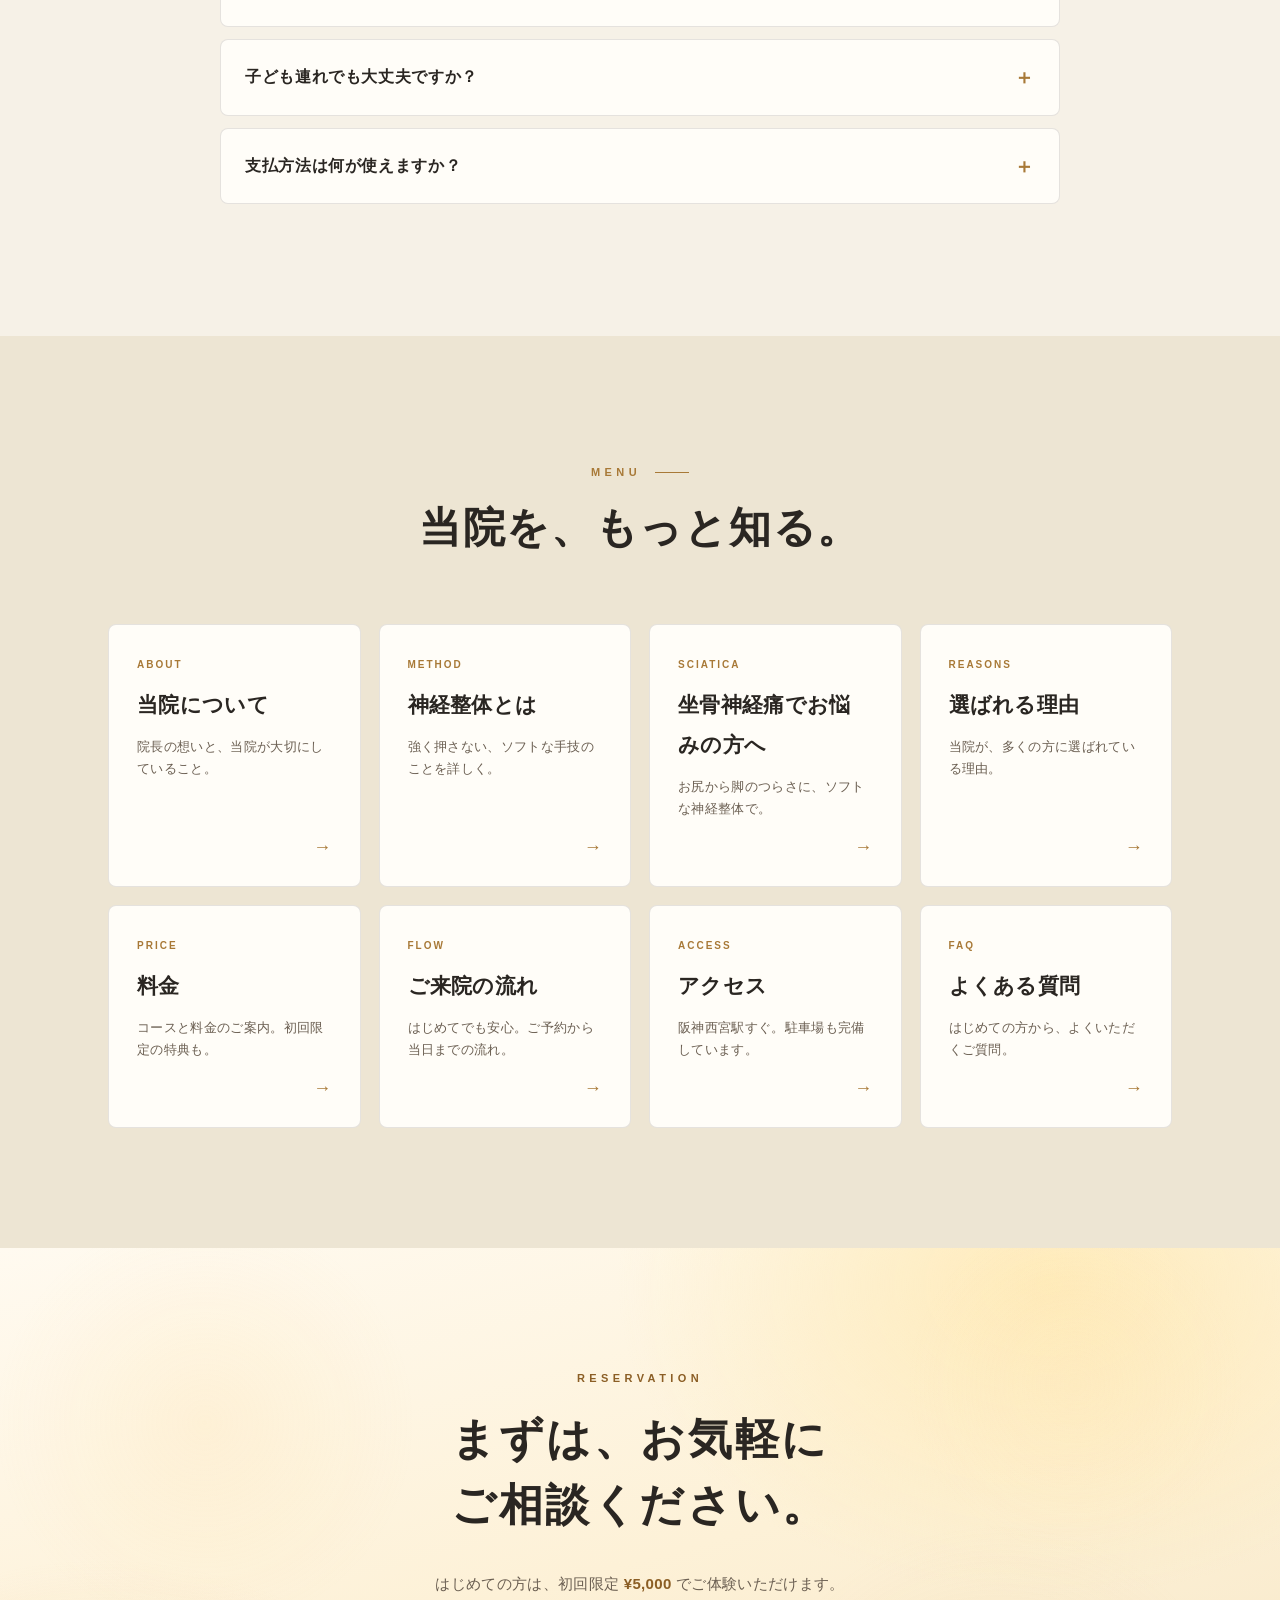
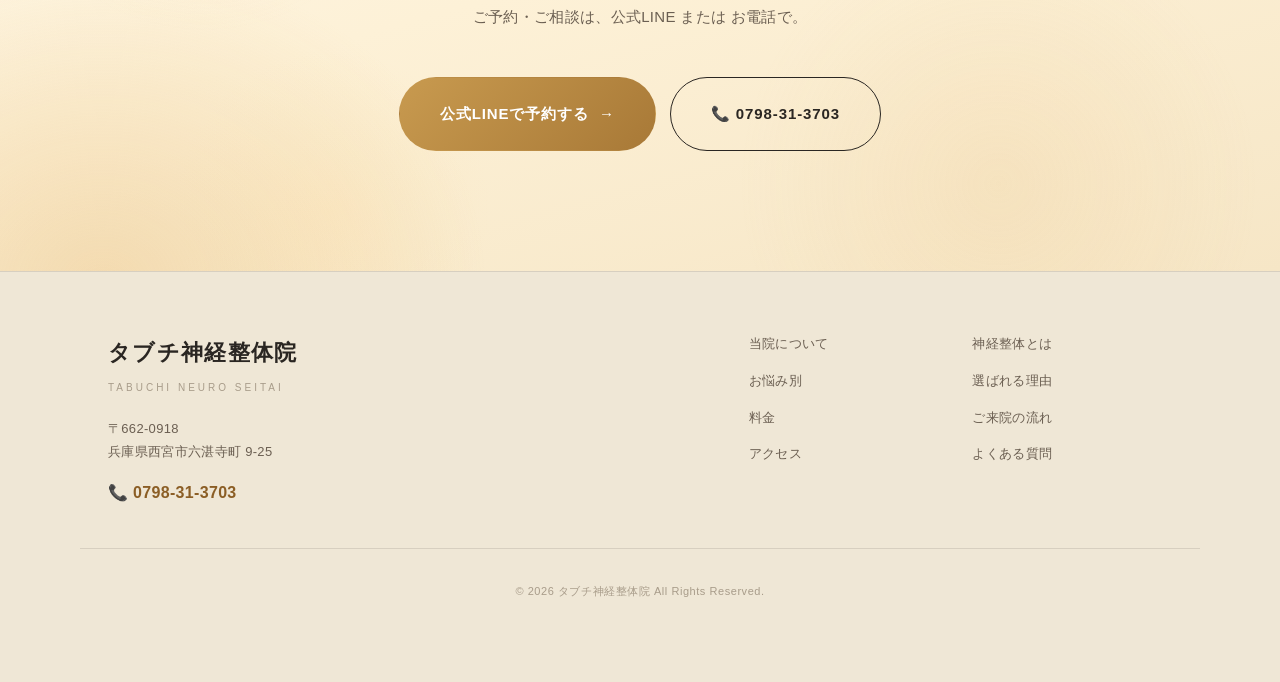
==== commit b72a9b21: "Add files via upload" ====
--- a/index.html
+++ b/index.html
@@ -20,6 +20,7 @@
     <nav class="nav" id="siteNav" aria-label="メインナビ">
       <a href="about.html">当院について</a>
       <a href="method.html">神経整体とは</a>
+      <a href="nayami.html">お悩み別</a>
       <a href="reasons.html">選ばれる理由</a>
       <a href="price.html">料金</a>
       <a href="flow.html">ご来院の流れ</a>
@@ -300,6 +301,12 @@
           <span class="g-desc">強く押さない、ソフトな手技のことを詳しく。</span>
           <span class="g-arrow" aria-hidden="true">→</span>
         </a>
+        <a class="guide-card reveal" href="sciatica.html">
+          <span class="g-en">SCIATICA</span>
+          <span class="g-title">坐骨神経痛でお悩みの方へ</span>
+          <span class="g-desc">お尻から脚のつらさに、ソフトな神経整体で。</span>
+          <span class="g-arrow" aria-hidden="true">→</span>
+        </a>
         <a class="guide-card reveal" href="reasons.html">
           <span class="g-en">REASONS</span>
           <span class="g-title">選ばれる理由</span>
@@ -361,6 +368,7 @@
     <nav class="footer-nav" aria-label="フッターナビ">
       <a href="about.html">当院について</a>
       <a href="method.html">神経整体とは</a>
+      <a href="nayami.html">お悩み別</a>
       <a href="reasons.html">選ばれる理由</a>
       <a href="price.html">料金</a>
       <a href="flow.html">ご来院の流れ</a>
--- a/style.css
+++ b/style.css
@@ -1442,3 +1442,68 @@
   .hero-keyword{font-size:clamp(46px,15vw,72px);letter-spacing:.08em;margin:16px 0 8px}
   .hero-keyword .kw-en{letter-spacing:.4em;margin-top:14px}
 }
+
+/* ===========================================================
+   SYMPTOM LP（症状特化ランディング）— 坐骨神経痛 等で共用
+   既存トークン（クリーム/墨/金茶）を踏襲。ヒーローのみ専用。
+   =========================================================== */
+.sym-hero{
+  position:relative;overflow:hidden;text-align:center;color:#fff;
+  background:var(--c-deep);padding:160px 0 76px;
+}
+.sym-hero-media{
+  position:absolute;inset:0;z-index:0;background-color:#2a3a2c;
+  background-image:url("images/hero-treatment.png");
+  background-size:cover;background-position:center 38%;
+}
+.sym-hero-media::after{
+  content:"";position:absolute;inset:0;
+  background:linear-gradient(180deg,rgba(26,24,20,.72),rgba(26,24,20,.58));
+}
+.sym-hero-inner{position:relative;z-index:1;max-width:880px}
+.sym-hero-tag{
+  font-size:12px;letter-spacing:.32em;color:var(--c-accent-light);
+  font-weight:700;margin-bottom:22px;
+}
+.sym-hero-title{
+  font-family:var(--font-mincho);font-weight:600;line-height:1.45;
+  letter-spacing:.05em;text-shadow:0 2px 18px rgba(0,0,0,.4);
+}
+.sym-hero-title .ja{display:block;font-size:clamp(22px,3vw,34px);color:rgba(255,255,255,.92)}
+.sym-hero-title .ja.em{color:#fff}
+.sym-hero-title .kw{
+  display:block;font-family:var(--font-mincho);font-weight:700;
+  font-size:clamp(48px,9vw,86px);letter-spacing:.06em;
+  color:#fff;margin:10px 0 4px;
+}
+.sym-hero-title .kw-sub{
+  display:block;font-size:13px;letter-spacing:.42em;font-weight:700;
+  color:var(--c-accent-light);margin-top:8px;
+}
+.sym-hero-lead{
+  margin-top:30px;font-size:16px;line-height:2.05;
+  color:rgba(255,255,255,.9);
+}
+.sym-hero-lead strong{color:#fff}
+.sym-hero-cta{
+  margin-top:36px;display:flex;gap:16px;justify-content:center;flex-wrap:wrap;
+}
+.sym-hero-offer{
+  margin-top:30px;display:inline-flex;align-items:center;gap:12px;flex-wrap:wrap;
+  justify-content:center;font-size:15px;color:rgba(255,255,255,.92);
+  padding:12px 22px;border:1px solid rgba(255,255,255,.28);border-radius:999px;
+  background:rgba(0,0,0,.18);
+}
+.sym-hero-offer strong{color:#fff;font-size:20px}
+.sho-badge{
+  background:var(--c-accent);color:#fff;font-size:12px;font-weight:700;
+  letter-spacing:.08em;padding:4px 12px;border-radius:999px;
+}
+
+@media (max-width:720px){
+  .sym-hero{padding:118px 0 56px}
+  .sym-hero-lead{font-size:15px;margin-top:24px}
+  .sym-hero-cta{flex-direction:column}
+  .sym-hero-cta .btn{width:100%}
+  .sym-hero-offer{font-size:14px;width:100%}
+}
